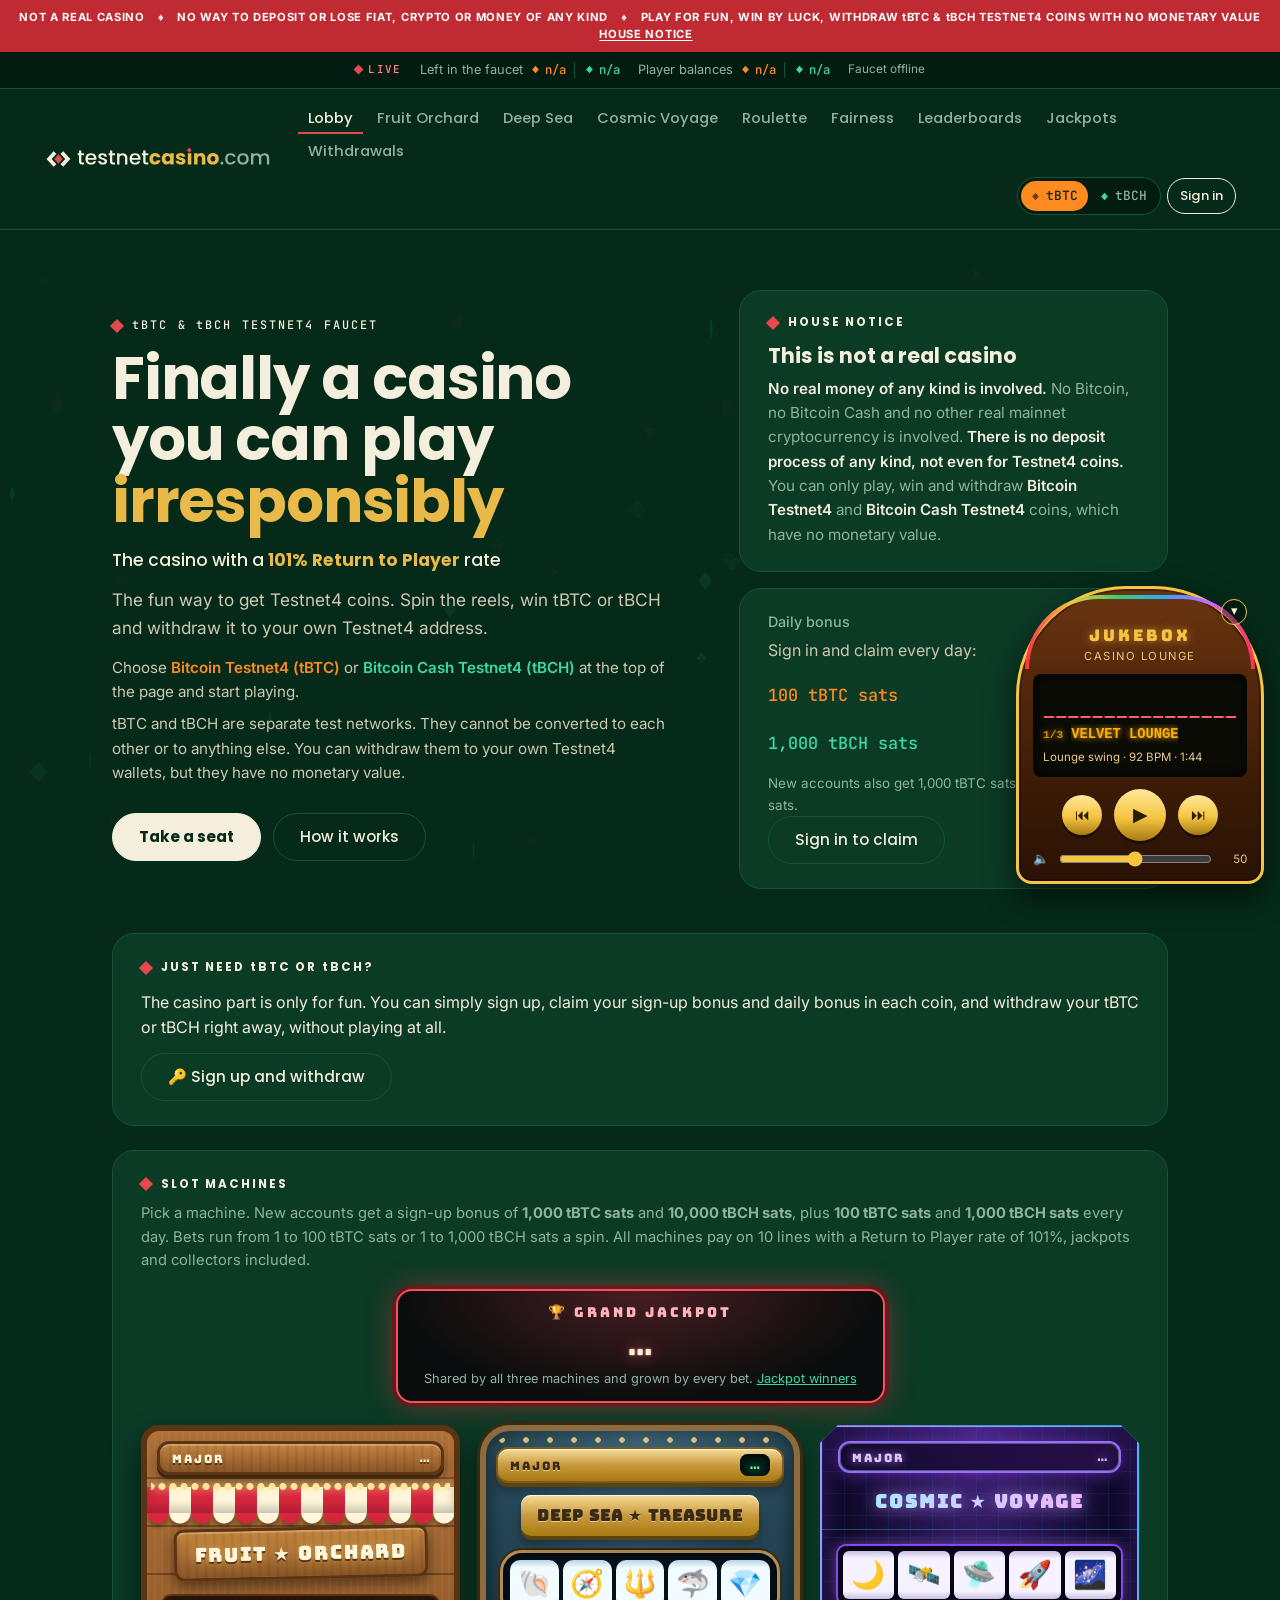
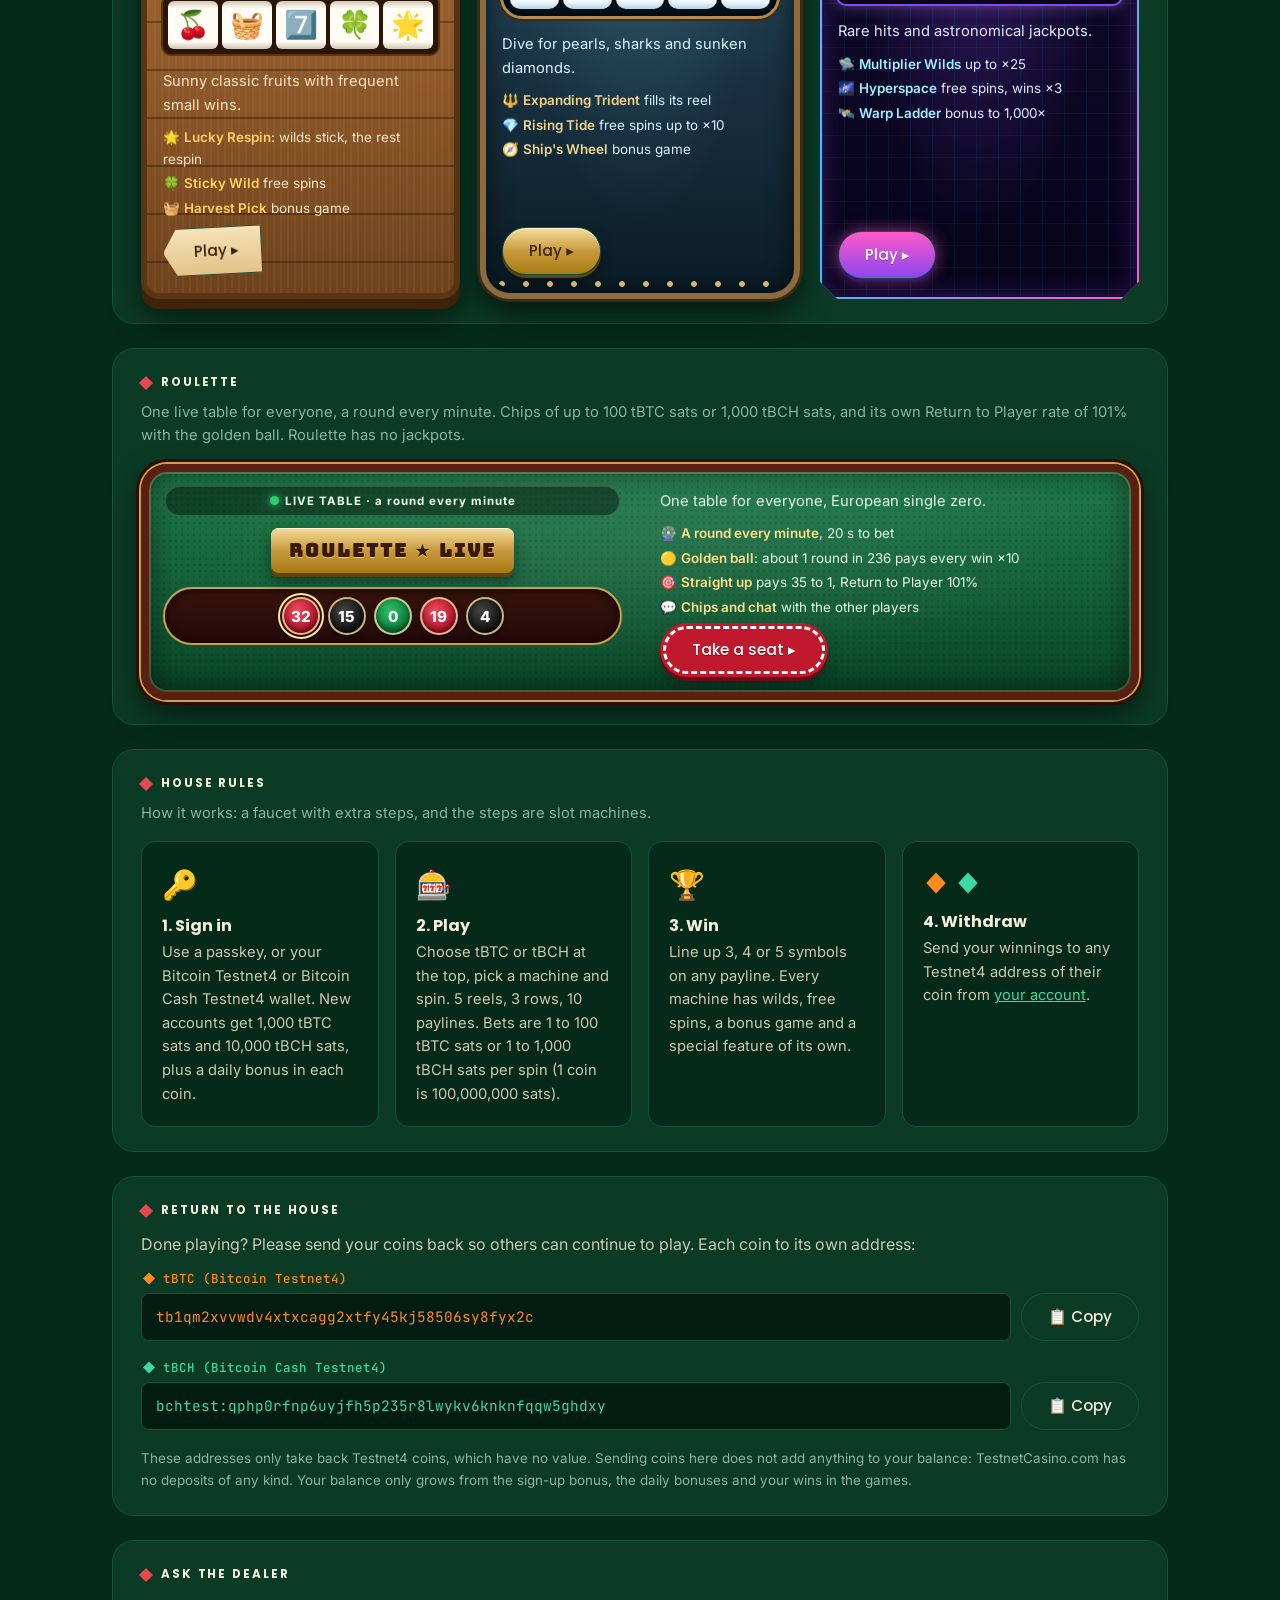
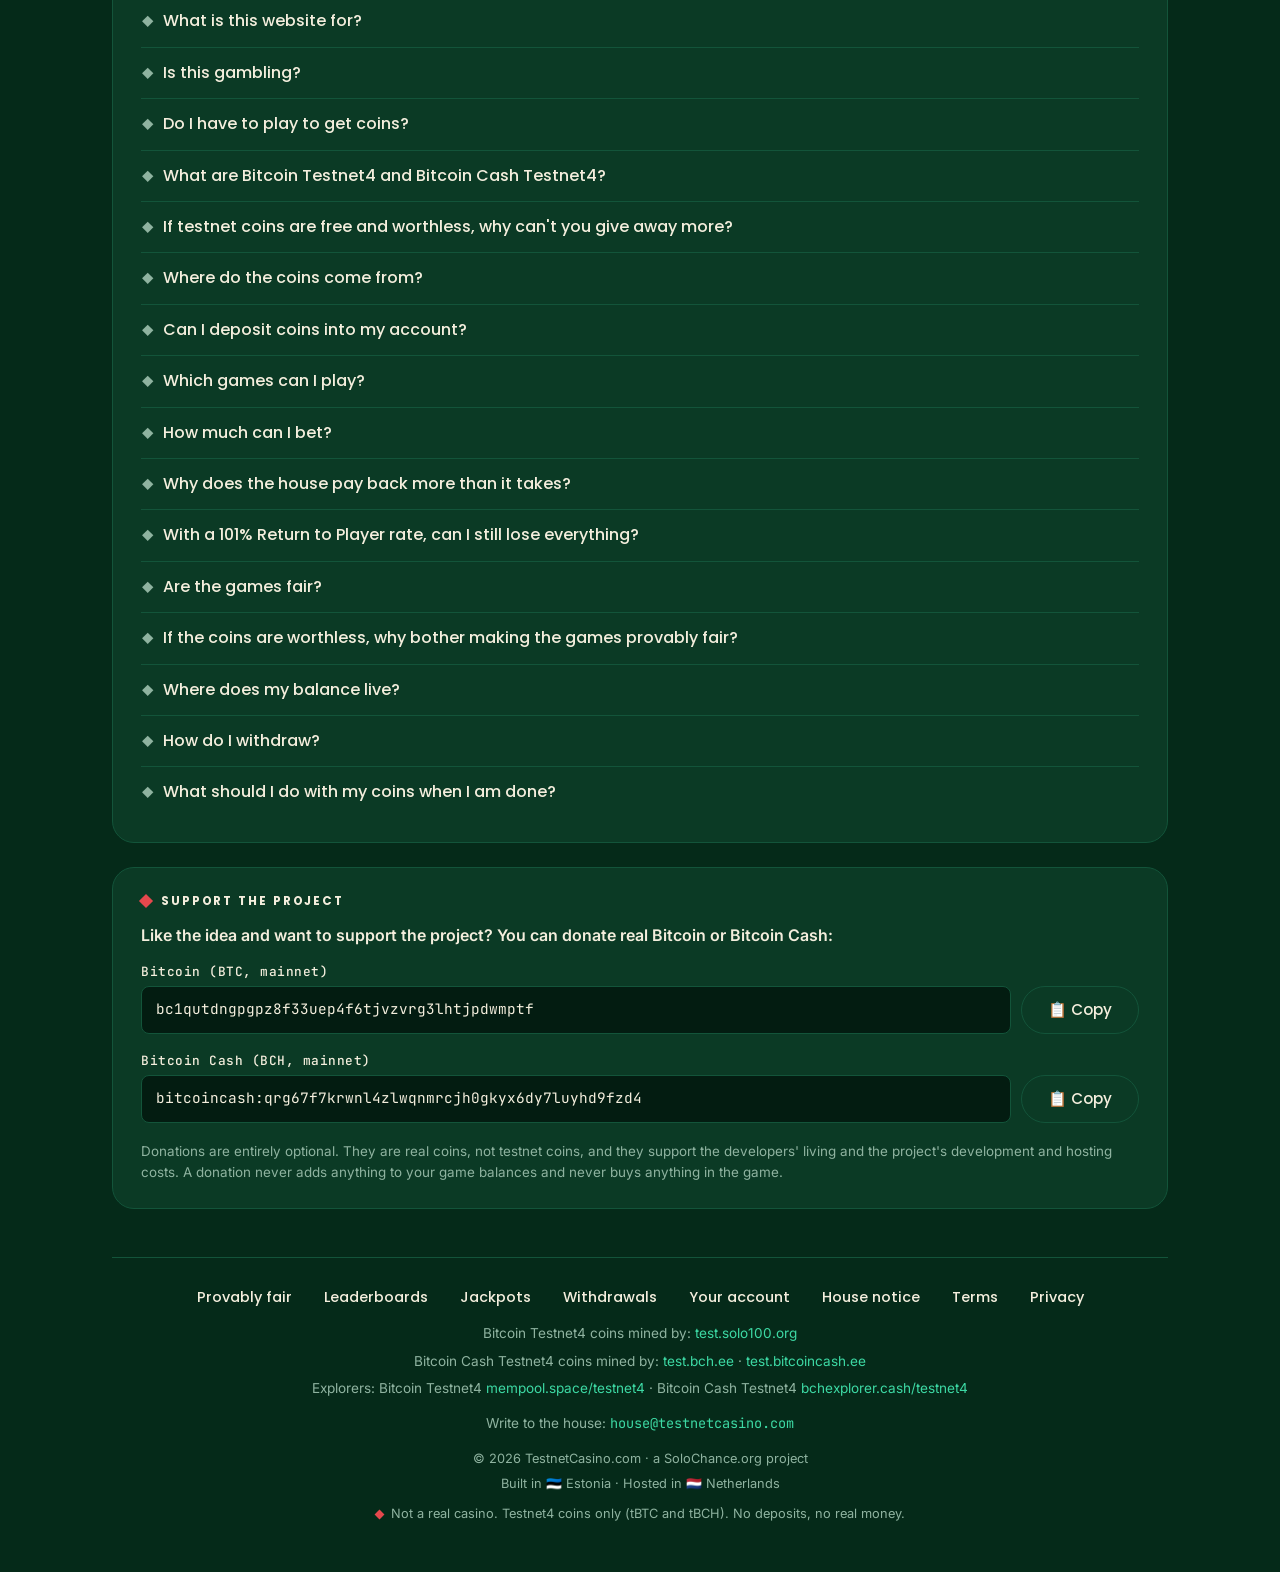
==== index.html @ f3240c99 "Spin keys, each its own: the SPIN apple with a fluttering leaf, a ripe squash with a puff of leaves " ====
<!doctype html>
<html lang="en">
<head>
  <meta charset="utf-8">
  <meta name="viewport" content="width=device-width, initial-scale=1">
  <title>TestnetCasino.com | tBTC &amp; tBCH Testnet4 Faucet</title>
  <meta name="description" content="Free Bitcoin Testnet4 (tBTC) and Bitcoin Cash Testnet4 (tBCH) faucet with slot machines and roulette. Not a real casino: no real money, no deposits.">
  <!-- site:head -->
  <link rel="canonical" href="https://testnetcasino.com/">
  <meta property="og:type" content="website">
  <meta property="og:url" content="https://testnetcasino.com/">
  <meta property="og:title" content="TestnetCasino.com | tBTC &amp; tBCH Testnet4 Faucet">
  <meta property="og:description" content="Free Bitcoin Testnet4 (tBTC) and Bitcoin Cash Testnet4 (tBCH) faucet with slot machines and roulette. Not a real casino: no real money, no deposits.">
  <meta property="og:locale" content="en_US">
  <meta name="theme-color" content="#052a19">
  <link rel="icon" href="favicon.ico" sizes="48x48">
  <link rel="icon" href="assets/img/favicon.svg" type="image/svg+xml">
  <link rel="apple-touch-icon" href="assets/img/apple-touch-icon.png">
  <link rel="manifest" href="site.webmanifest">
  <meta property="og:site_name" content="TestnetCasino.com">
  <meta property="og:image" content="https://testnetcasino.com/assets/img/og-image.png">
  <meta property="og:image:width" content="1200">
  <meta property="og:image:height" content="630">
  <meta property="og:image:alt" content="testnetcasino.com: tBTC and tBCH Testnet4 faucet. No real money, no deposits.">
  <meta name="twitter:card" content="summary_large_image">
  <link rel="preconnect" href="https://fonts.googleapis.com">
  <link rel="preconnect" href="https://fonts.gstatic.com" crossorigin>
  <link href="https://fonts.googleapis.com/css2?family=Bungee&family=Inter:wght@400;500;600&family=JetBrains+Mono:wght@400;500&family=Poppins:wght@500;700&display=swap" rel="stylesheet">
  <!-- /site:head -->
  <script type="application/ld+json">
{
    "@context": "https://schema.org",
    "@graph": [
      {
        "@type": "WebSite",
        "@id": "https://testnetcasino.com/#website",
        "url": "https://testnetcasino.com/",
        "name": "TestnetCasino.com",
        "alternateName": [
          "TestnetCasino",
          "Testnet Casino"
        ],
        "description": "Free Bitcoin Testnet4 (tBTC) and Bitcoin Cash Testnet4 (tBCH) faucet with slot machines and roulette. Not a real casino: no real money, no deposits.",
        "inLanguage": "en",
        "publisher": {
          "@id": "https://testnetcasino.com/#organization"
        }
      },
      {
        "@type": "Organization",
        "@id": "https://testnetcasino.com/#organization",
        "name": "TestnetCasino.com",
        "url": "https://testnetcasino.com/",
        "logo": {
          "@type": "ImageObject",
          "url": "https://testnetcasino.com/assets/img/icon-512.png",
          "width": 512,
          "height": 512
        },
        "email": "house@testnetcasino.com",
        "parentOrganization": {
          "@type": "Organization",
          "name": "SoloChance.org",
          "url": "https://solochance.org"
        }
      }
    ]
  }
  </script>
  <link rel="stylesheet" href="assets/css/style.css?v=20261113b">
</head>
<body data-page="lobby">
  <a class="skip-link" href="#main">Skip to content</a>
  <canvas id="casino-bg" aria-hidden="true"></canvas>
  <canvas id="coin-shower" aria-hidden="true"></canvas>

  <!-- site:warning -->
  <div class="warning-strip" role="note">
    <span>NOT A REAL CASINO</span><span class="ws-sep" aria-hidden="true">♦</span><span>NO WAY TO DEPOSIT OR LOSE FIAT, CRYPTO OR MONEY OF ANY KIND</span><span class="ws-sep" aria-hidden="true">♦</span><span>PLAY FOR FUN, WIN BY LUCK, WITHDRAW tBTC &amp; tBCH TESTNET4 COINS WITH NO MONETARY VALUE</span>
    <a href="#notice">HOUSE NOTICE</a>
  </div>
  <!-- /site:warning -->

  <!-- site:faucet -->
  <section class="faucet-bar" id="faucet-bar" aria-label="Faucet status"></section>
  <!-- /site:faucet -->

  <!-- site:nav -->
  <header class="site-head">
    <div class="sh-inner">
      <a class="sh-logo" href="./" aria-current="page"><img src="assets/img/logo-horizontal.svg" alt="TestnetCasino.com" width="230" height="28"></a>
      <span class="sh-coin" id="sh-coin"></span>
      <button type="button" class="sh-menu" id="sh-menu" aria-expanded="false" aria-controls="site-nav" aria-label="Menu"><span></span><span></span><span></span></button>
      <div class="sh-drawer" id="site-nav">
        <nav class="nav-bar" aria-label="Site">
          <a class="nav-link" href="./" aria-current="page">Lobby</a>
          <a class="nav-link" href="games/fruit-orchard.html">Fruit Orchard</a>
          <a class="nav-link" href="games/deep-sea.html">Deep Sea</a>
          <a class="nav-link" href="games/cosmic-voyage.html">Cosmic Voyage</a>
          <a class="nav-link" href="games/roulette.html">Roulette</a>
          <a class="nav-link" href="fairness.html">Fairness</a>
          <a class="nav-link" href="leaderboards.html">Leaderboards</a>
          <a class="nav-link" href="jackpots.html">Jackpots</a>
          <a class="nav-link" href="withdrawals.html">Withdrawals</a>
        </nav>
        <span class="auth-nav" id="auth-nav"><a class="chip-link auth-pill" href="login.html">Sign in</a></span>
      </div>
    </div>
  </header>
  <!-- /site:nav -->

  <div class="page">
    <main id="main" tabindex="-1">
    <section class="hero" aria-labelledby="hero-title">
      <div class="hero-main">
        <p class="eyebrow">tBTC &amp; tBCH TESTNET4 FAUCET</p>
        <h1 class="hero-title" id="hero-title">Finally a casino you can play <em>irresponsibly</em></h1>
        <p class="hero-rtp">The casino with a <strong><span data-rtp>101%</span> Return to Player</strong> rate</p>
        <p class="tagline">The fun way to get Testnet4 coins. Spin the reels, win tBTC or tBCH and withdraw it to your own Testnet4 address.</p>
        <p class="hero-coins" id="coins">Choose <b data-coin="btc">Bitcoin Testnet4 (tBTC)</b> or <b data-coin="bch">Bitcoin Cash Testnet4 (tBCH)</b> at the top of the page and start playing.</p>
        <p class="hero-coins">tBTC and tBCH are separate test networks. They cannot be converted to each other or to anything else. You can withdraw them to your own Testnet4 wallets, but they have no monetary value.</p>
        <div class="hero-cta">
          <a class="btn-primary" href="#slots">Take a seat</a>
          <a class="btn-outline" href="#rules">How it works</a>
        </div>
      </div>
      <div class="hero-side">
        <section class="card notice" id="notice" aria-labelledby="notice-title">
          <p class="eyebrow">HOUSE NOTICE</p>
          <h2 id="notice-title">This is not a real casino</h2>
          <p>
            <strong>No real money of any kind is involved.</strong>
            No Bitcoin, no Bitcoin Cash and no other real mainnet cryptocurrency is involved.
            <strong>There is no deposit process of any kind, not even for Testnet4 coins.</strong>
            You can only play, win and withdraw <strong>Bitcoin Testnet4</strong> and <strong>Bitcoin Cash Testnet4</strong> coins, which have no monetary value.
          </p>
        </section>
        <section class="card daily-bonus" id="daily-bonus" aria-labelledby="daily-bonus-title">
          <h2 class="db-title" id="daily-bonus-title">Daily bonus</h2>
          <div class="db-main" id="daily-bonus-body">
            <p class="db-text">Sign in and claim <strong>100 tBTC sats</strong> and <strong>1,000 tBCH sats</strong> every day.</p>
          </div>
        </section>
      </div>
    </section>

    <section class="panel quick-coins" id="quick-coins" aria-labelledby="quick-coins-title">
      <h2 class="panel-label" id="quick-coins-title">JUST NEED tBTC OR tBCH?</h2>
      <p>The casino part is only for fun. You can simply sign up, claim your sign-up bonus and daily bonus in each coin, and withdraw your tBTC or tBCH right away, without playing at all.</p>
      <p class="qc-actions"><a class="btn-gold" href="login.html?next=%2Faccount.html%23withdraw">🔑 Sign up and withdraw</a></p>
    </section>

    <section class="panel" id="slots" aria-labelledby="slots-title">
      <h2 class="panel-label" id="slots-title">SLOT MACHINES</h2>
      <p class="panel-sub">Pick a machine. New accounts get a sign-up bonus of <strong>1,000 tBTC sats</strong> and <strong>10,000 tBCH sats</strong>, plus <strong>100 tBTC sats</strong> and <strong>1,000 tBCH sats</strong> every day. Bets run from 1 to 100 tBTC sats or 1 to 1,000 tBCH sats a spin. All machines pay on 10 lines with a Return to Player rate of <span data-rtp>101%</span>, jackpots and collectors included.</p>
      <div class="jp-hero" role="group" aria-labelledby="jp-hero-label">
        <span class="jp-hero-label" id="jp-hero-label">🏆 GRAND JACKPOT</span>
        <span class="jp-hero-value" data-jackpot-units="bch8" data-jackpot="grand">…</span>
        <span class="jp-hero-sub">Shared by all three machines and grown by every bet. <a href="jackpots.html">Jackpot winners</a></span>
      </div>
      <div class="games">
        <a class="game-card theme-orchard" href="games/fruit-orchard.html">
          <div class="gc-jp" role="group" aria-label="Jackpots">
            <div class="jp-row jp-row-major"><span class="jp-row-name">MAJOR</span><span class="jp-row-val" data-jackpot-units="bch8" data-jackpot="major:fruit-orchard">…</span></div>
          </div>
          <div class="gc-awning" aria-hidden="true"><span class="gc-bulbs"></span></div>
          <div class="gc-topper"><h3>FRUIT ★ ORCHARD</h3></div>
          <div class="gc-reels" aria-hidden="true"><span>🍒</span><span>🧺</span><span>7️⃣</span><span>🍀</span><span>🌟</span></div>
          <div class="gc-body">
            <p>Sunny classic fruits with frequent small wins.</p>
            <ul class="gc-feats"><li>🌟 <b>Lucky Respin</b>: wilds stick, the rest respin</li><li>🍀 <b>Sticky Wild</b> free spins</li><li>🧺 <b>Harvest Pick</b> bonus game</li></ul>
            <span class="btn-gold gc-play">Play ▸</span>
          </div>
        </a>
        <a class="game-card theme-deepsea" href="games/deep-sea.html">
          <div class="gc-jp" role="group" aria-label="Jackpots">
            <div class="jp-row jp-row-major"><span class="jp-row-name">MAJOR</span><span class="jp-row-val" data-jackpot-units="bch8" data-jackpot="major:deep-sea">…</span></div>
          </div>
          <div class="gc-topper"><h3>DEEP SEA ★ TREASURE</h3></div>
          <div class="gc-reels" aria-hidden="true"><span>🐚</span><span>🧭</span><span>🔱</span><span>🦈</span><span>💎</span></div>
          <div class="gc-body">
            <p>Dive for pearls, sharks and sunken diamonds.</p>
            <ul class="gc-feats"><li>🔱 <b>Expanding Trident</b> fills its reel</li><li>💎 <b>Rising Tide</b> free spins up to ×10</li><li>🧭 <b>Ship's Wheel</b> bonus game</li></ul>
            <span class="btn-gold gc-play">Play ▸</span>
          </div>
        </a>
        <a class="game-card theme-cosmic" href="games/cosmic-voyage.html">
          <div class="gc-jp" role="group" aria-label="Jackpots">
            <div class="jp-row jp-row-major"><span class="jp-row-name">MAJOR</span><span class="jp-row-val" data-jackpot-units="bch8" data-jackpot="major:cosmic-voyage">…</span></div>
          </div>
          <div class="gc-topper"><h3>COSMIC ★ VOYAGE</h3></div>
          <div class="gc-reels" aria-hidden="true"><span>🌙</span><span>🛰️</span><span>🛸</span><span>🚀</span><span>🌌</span></div>
          <div class="gc-body">
            <p>Rare hits and astronomical jackpots.</p>
            <ul class="gc-feats"><li>🛸 <b>Multiplier Wilds</b> up to ×25</li><li>🌌 <b>Hyperspace</b> free spins, wins ×3</li><li>🛰️ <b>Warp Ladder</b> bonus to 1,000×</li></ul>
            <span class="btn-gold gc-play">Play ▸</span>
          </div>
        </a>
      </div>
    </section>

    <section class="panel" id="roulette" aria-labelledby="roulette-title">
      <h2 class="panel-label" id="roulette-title">ROULETTE</h2>
      <p class="panel-sub">One live table for everyone, a round every minute. Chips of up to 100 tBTC sats or 1,000 tBCH sats, and its own Return to Player rate of 101% with the golden ball. Roulette has no jackpots.</p>
      <div class="games">
        <a class="game-card theme-roulette" href="games/roulette.html">
          <div class="gc-live" aria-live="polite"><span class="gc-live-dot" aria-hidden="true"></span> <span data-rl-live>LIVE TABLE · a round every minute</span></div>
          <div class="gc-topper"><h3>ROULETTE ★ LIVE</h3></div>
          <div class="gc-pockets" role="group" aria-label="Last numbers" data-rl-last><span class="pk-r">32</span><span class="pk-b">15</span><span class="pk-g">0</span><span class="pk-r">19</span><span class="pk-b">4</span></div>
          <div class="gc-body">
            <p>One table for everyone, European single zero.</p>
            <ul class="gc-feats"><li>🎡 <b>A round every minute</b>, 20 s to bet</li><li>🟡 <b>Golden ball</b>: about 1 round in 236 pays every win ×10</li><li>🎯 <b>Straight up</b> pays 35 to 1, Return to Player 101%</li><li>💬 <b>Chips and chat</b> with the other players</li></ul>
            <span class="btn-gold gc-play">Take a seat ▸</span>
          </div>
        </a>
      </div>
    </section>

    <section class="panel" id="rules" aria-labelledby="rules-title">
      <h2 class="panel-label" id="rules-title">HOUSE RULES</h2>
      <p class="panel-sub">How it works: a faucet with extra steps, and the steps are slot machines.</p>
      <ol class="steps">
        <li>
          <div class="step-emoji" aria-hidden="true">🔑</div>
          <h3>1. Sign in</h3>
          <p>Use a passkey, or your Bitcoin Testnet4 or Bitcoin Cash Testnet4 wallet. New accounts get 1,000 tBTC sats and 10,000 tBCH sats, plus a daily bonus in each coin.</p>
        </li>
        <li>
          <div class="step-emoji" aria-hidden="true">🎰</div>
          <h3>2. Play</h3>
          <p>Choose tBTC or tBCH at the top, pick a machine and spin. 5 reels, 3 rows, 10 paylines. Bets are 1 to 100 tBTC sats or 1 to 1,000 tBCH sats per spin (1 coin is 100,000,000 sats).</p>
        </li>
        <li>
          <div class="step-emoji" aria-hidden="true">🏆</div>
          <h3>3. Win</h3>
          <p>Line up 3, 4 or 5 symbols on any payline. Every machine has wilds, free spins, a bonus game and a special feature of its own.</p>
        </li>
        <li>
          <span class="step-coins" aria-hidden="true"><img class="step-coin" src="assets/img/tbtc.svg" alt="" width="40" height="40"><img class="step-coin" src="assets/img/tbch.svg" alt="" width="40" height="40"></span>
          <h3>4. Withdraw</h3>
          <p>Send your winnings to any Testnet4 address of their coin from <a href="account.html#withdraw">your account</a>.</p>
        </li>
      </ol>
    </section>

    <section class="panel house-return" id="return" aria-labelledby="return-title">
      <h2 class="panel-label" id="return-title">RETURN TO THE HOUSE</h2>
      <div class="hr-body">
        <div class="hr-text">
          <p>Done playing? Please send your coins back so others can continue to play. Each coin to its own address:</p>
          <div class="hr-coin-row" data-coin="btc">
            <h3 class="dn-label"><img class="tbch" src="assets/img/tbtc.svg" alt=""> tBTC (Bitcoin Testnet4)</h3>
            <div class="copy-field">
              <code class="copy-code" id="house-address-btc">tb1qm2xvvwdv4xtxcagg2xtfy45kj58506sy8fyx2c</code>
              <button type="button" class="btn-gold copy-btn" data-copy="#house-address-btc" aria-label="Copy the tBTC house address">📋 Copy</button>
            </div>
            <p class="hr-note"><span data-copy-state="#house-address-btc" role="status" aria-live="polite"></span></p>
          </div>
          <div class="hr-coin-row" data-coin="bch">
            <h3 class="dn-label"><img class="tbch" src="assets/img/tbch.svg" alt=""> tBCH (Bitcoin Cash Testnet4)</h3>
            <div class="copy-field">
              <code class="copy-code" id="house-address">bchtest:qphp0rfnp6uyjfh5p235r8lwykv6knknfqqw5ghdxy</code>
              <button type="button" class="btn-gold copy-btn" data-copy="#house-address" aria-label="Copy the tBCH house address">📋 Copy</button>
            </div>
            <p class="hr-note"><span data-copy-state="#house-address" role="status" aria-live="polite"></span></p>
          </div>
          <p class="hr-foot">These addresses only take back Testnet4 coins, which have no value. Sending coins here does not add anything to your balance: TestnetCasino.com has no deposits of any kind. Your balance only grows from the sign-up bonus, the daily bonuses and your wins in the games.</p>
        </div>
      </div>
    </section>

    <section class="panel faq" aria-labelledby="faq-title">
      <h2 class="panel-label" id="faq-title">ASK THE DEALER</h2>
      <details>
        <summary>What is this website for?</summary>
        <p>TestnetCasino.com is a faucet for Bitcoin Testnet4 (tBTC) and Bitcoin Cash Testnet4 (tBCH) coins, dressed up as a casino. You can play slot machines and roulette just for fun, with nothing to deposit and nothing to lose. Unlike other free-to-play casino games, you can withdraw what you win. The coins have no monetary value, but they are real coins on real blockchains: you can send them to your own Testnet4 wallet and follow the transaction on an explorer such as <a href="https://mempool.space/testnet4/" rel="noopener">mempool.space/testnet4</a> or <a href="https://bchexplorer.cash/testnet4/" rel="noopener">bchexplorer.cash/testnet4</a>. It is all for fun and for learning.</p>
      </details>
      <details>
        <summary>Is this gambling?</summary>
        <p>No. Nothing of value goes in and nothing of value comes out. You cannot deposit anything, and Testnet4 coins have no monetary value. They exist only so developers can test Bitcoin and Bitcoin Cash software.</p>
      </details>
      <details>
        <summary>Do I have to play to get coins?</summary>
        <p>No. The casino part is only for fun. You can sign up, claim your sign-up bonus and your daily bonus, and withdraw right away without placing a single bet.</p>
      </details>
      <details>
        <summary>What are Bitcoin Testnet4 and Bitcoin Cash Testnet4?</summary>
        <p>They are public test networks. Their coins (tBTC and tBCH) behave like real BTC and BCH, but they are worthless by design, which makes them ideal for building and testing wallets, apps and smart contracts without risking real money.</p>
      </details>
      <details>
        <summary>If testnet coins are free and worthless, why can't you give away more?</summary>
        <p>Worthless does not mean unlimited. Both tBTC and tBCH have the same hard cap of 21 million coins as their mainnet counterparts. They still have to be mined, and the supply we hold has to last, so the faucet can only hand out small amounts at a time.</p>
      </details>
      <details>
        <summary>Where do the coins come from?</summary>
        <p>We mine them ourselves. tBTC comes from <a href="https://test.solo100.org" rel="noopener">test.solo100.org</a>. tBCH comes from the test environments of the bch.ee Parasite Pool and the bitcoincash.ee pool, at <a href="https://test.bch.ee" rel="noopener">test.bch.ee</a> and <a href="https://test.bitcoincash.ee" rel="noopener">test.bitcoincash.ee</a>.</p>
      </details>
      <details>
        <summary>Can I deposit coins into my account?</summary>
        <p>No. There is no way to deposit anything, not even testnet coins, and there never will be. This keeps the site clearly a faucet and never a casino, and it keeps testnet coins from gaining any real-world value in anyone's eyes. Your balance only grows from the sign-up bonus, the daily bonus and your wins.</p>
      </details>
      <details>
        <summary>Which games can I play?</summary>
        <p>Three slot machines (Fruit Orchard, Deep Sea Treasure and Cosmic Voyage) and a live roulette table. Each slot has 5 reels, 3 rows and 10 paylines, with wilds, free spins, a bonus game, a collector and jackpots. Roulette is European single zero, with one shared table for everyone, a new round every minute and a golden ball that multiplies winning bets by 10.</p>
      </details>
      <details>
        <summary>How much can I bet?</summary>
        <p>On the slots, 1 to 100 sats per spin in tBTC and 1 to 1,000 sats per spin in tBCH.</p>
      </details>
      <details>
        <summary>Why does the house pay back more than it takes?</summary>
        <p>Because this is a faucet, not a casino. Every game is tuned to a Return to Player rate of <span data-rtp>101%</span>, jackpots and collectors included. Since the faucet cannot hand out large amounts directly, the games do part of the distribution: over many bets they pay back slightly more than is wagered. Luck still swings both ways in the short run.</p>
      </details>
      <details>
        <summary>With a 101% Return to Player rate, can I still lose everything?</summary>
        <p>Yes. The Return to Player rate is an average over a very large number of bets, not a promise for your session. Even at 101%, which is better than any real casino in the world, a balance can drop to zero when you bet big and play quickly, and it is not even rare. Take it as a real-life warning: a casino can never be a way of earning or making a profit. If your balance can end at zero here, in the most unrealistic casino in the world, where the odds are in your favor, think about what happens in a real one, where they are against you.</p>
      </details>
      <details>
        <summary>Are the games fair?</summary>
        <p>Yes. Every result is decided on the server with a provably fair system. For slots, the server commits to a secret seed (you see its hash before you play) and you can choose your own client seed. Roulette rounds and jackpots publish a seed hash in advance and reveal the seed afterwards. You can replay and check every result yourself on the <a href="fairness.html">fairness page</a>.</p>
      </details>
      <details>
        <summary>If the coins are worthless, why bother making the games provably fair?</summary>
        <p>Just for fun. Nothing here needs to be proven, since there is nothing to lose. We built it because it is an interesting piece of technology, and because it is a good way to see how provably fair systems work without any money on the line.</p>
      </details>
      <details>
        <summary>Where does my balance live?</summary>
        <p>On the server, in your account. tBTC and tBCH are kept as separate balances, each shared across all games, and they follow you to any device you sign in on. Every spin and every round is played on the server, never in your browser.</p>
      </details>
      <details>
        <summary>How do I withdraw?</summary>
        <p>From <a href="account.html#withdraw">your account</a>, to any Bitcoin Testnet4 or Bitcoin Cash Testnet4 address. Every withdrawal is a real on-chain transaction, and all of them are listed publicly on the <a href="withdrawals.html">withdrawals page</a>.</p>
      </details>
      <details>
        <summary>What should I do with my coins when I am done?</summary>
        <p>If you no longer need them, please <a href="#return">send them back to the house</a> so others can continue to play.</p>
      </details>
    </section>

    <section class="panel donate" id="donate" aria-labelledby="donate-title">
      <h2 class="panel-label" id="donate-title">SUPPORT THE PROJECT</h2>
      <p class="dn-lead">Like the idea and want to support the project? You can donate real Bitcoin or Bitcoin Cash:</p>
      <div class="dn-list">
          <div class="dn-coin">
            <h3 class="dn-label">Bitcoin (BTC, mainnet)</h3>
            <div class="copy-field">
              <code class="copy-code" id="btc-address">bc1qutdngpgpz8f33uep4f6tjvzvrg3lhtjpdwmptf</code>
              <button type="button" class="btn-gold copy-btn" data-copy="#btc-address" aria-label="Copy the Bitcoin donation address">📋 Copy</button>
            </div>
            <p class="hr-note"><span data-copy-state="#btc-address" role="status" aria-live="polite"></span></p>
          </div>
          <div class="dn-coin">
            <h3 class="dn-label">Bitcoin Cash (BCH, mainnet)</h3>
            <div class="copy-field">
              <code class="copy-code" id="bch-address">bitcoincash:qrg67f7krwnl4zlwqnmrcjh0gkyx6dy7luyhd9fzd4</code>
              <button type="button" class="btn-gold copy-btn" data-copy="#bch-address" aria-label="Copy the Bitcoin Cash donation address">📋 Copy</button>
            </div>
            <p class="hr-note"><span data-copy-state="#bch-address" role="status" aria-live="polite"></span></p>
          </div>
      </div>
      <p class="dn-foot">Donations are entirely optional. They are real coins, not testnet coins, and they support the developers' living and the project's development and hosting costs. A donation never adds anything to your game balances and never buys anything in the game.</p>
    </section>
    </main>

    <!-- site:footer -->
    <footer class="casino-footer">
      <div class="cf-links">
        <a href="fairness.html">Provably fair</a>
        <a href="leaderboards.html">Leaderboards</a>
        <a href="jackpots.html">Jackpots</a>
        <a href="withdrawals.html">Withdrawals</a>
        <a href="account.html">Your account</a>
        <a href="#notice">House notice</a>
        <a href="legal/terms-of-service.pdf" type="application/pdf">Terms<span class="sr-only"> of Service (PDF)</span></a>
        <a href="legal/privacy-policy.pdf" type="application/pdf">Privacy<span class="sr-only"> Policy (PDF)</span></a>
      </div>
      <div class="cf-networks">
        <div>Bitcoin Testnet4 coins mined by: <a href="https://test.solo100.org" rel="noopener">test.solo100.org</a></div>
        <div>Bitcoin Cash Testnet4 coins mined by: <a href="https://test.bch.ee" rel="noopener">test.bch.ee</a> · <a href="https://test.bitcoincash.ee" rel="noopener">test.bitcoincash.ee</a></div>
        <div>Explorers: Bitcoin Testnet4 <a href="https://mempool.space/testnet4/" rel="noopener">mempool.space/testnet4</a> · Bitcoin Cash Testnet4 <a href="https://bchexplorer.cash/testnet4/" rel="noopener">bchexplorer.cash/testnet4</a></div>
      </div>
      <div class="cf-contact">Write to the house: <a href="mailto:house@testnetcasino.com">house@testnetcasino.com</a></div>
      <div class="cf-bottom">
        <div>© 2026 TestnetCasino.com · a <a class="cf-solochance" href="https://solochance.org" rel="noopener">SoloChance.org</a> project</div>
        <div>Built in 🇪🇪 Estonia · Hosted in 🇳🇱 Netherlands</div>
        <div class="cf-disclaimer"><span class="cf-pip" aria-hidden="true"></span> Not a real casino. Testnet4 coins only (tBTC and tBCH). No deposits, no real money.</div>
      </div>
    </footer>
    <!-- /site:footer -->
  </div>

  <script src="assets/js/config.js?v=20261113b"></script>
  <script src="assets/js/api.js?v=20261113b"></script>
  <script src="assets/js/units.js?v=20261113b"></script>
  <script src="assets/js/jackpots.js?v=20261113b"></script>
  <script src="assets/js/faucet.js?v=20261113b"></script>
  <script src="assets/js/auth.js?v=20261113b"></script>
  <script src="assets/js/copy.js?v=20261113b"></script>
  <script src="assets/js/fx.js?v=20261113b"></script>
  <script src="assets/js/music.js?v=20261113b"></script>
  <script src="assets/js/lobby.js?v=20261113b"></script>
</body>
</html>
---- assets/css/style.css ----
/* ═══════════════════════════════════════════════════════════════════════════
   TestnetCasino.com: the site (brand kit "Bracket Diamond": felt, ivory, gold for the house,
   diamond red for the pip, mint for tBCH). Fonts: Poppins (headings, buttons), Inter (text),
   JetBrains Mono (amounts, addresses, hashes). The machines and the lobby cards keep their own
   skins and the Bungee sign font.
   Static, GitHub Pages friendly.
   ═══════════════════════════════════════════════════════════════════════════ */

:root {
  /* Brand tokens (testnetcasino-brand/tokens.css) */
  --tc-felt-950: #031C11;
  --tc-felt-900: #052A19;   /* page background */
  --tc-felt-800: #0B3A25;   /* cards, panels */
  --tc-felt-700: #13543A;   /* borders, dividers, hover surfaces */
  --tc-felt-500: #4F6B5D;
  --tc-felt-300: #8FB3A0;   /* muted text on felt */
  --tc-ivory: #F4EEDD;      /* text on felt, primary buttons */
  --tc-ivory-dim: #CFC8B2;
  --tc-gold: #E9B949;       /* the house: "casino", jackpots, headline accents. Not buttons. */
  --tc-gold-deep: #8A5A00;
  --tc-red: #E5484D;        /* the pip: shapes and notices, not small text on felt */
  --tc-red-deep: #C02B33;
  --tc-mint: #3DD9A4;       /* links, success, the tBCH network colour */
  --tc-orange: #FF8A1F;     /* the tBTC network colour */
  --tc-net-tbch: var(--tc-mint);
  --tc-net-tbtc: var(--tc-orange);
  --tc-net: var(--tc-net-tbch);   /* the coin in play: set per element with data-coin */
  --tc-radius-sm: 8px;
  --tc-radius-md: 14px;
  --tc-radius-lg: 22px;

  /* Older names, still used by the game skins and the pages */
  --felt:       #0b5132;
  --felt-dark:  var(--tc-felt-900);
  --gold:       var(--tc-gold);
  --gold-light: #F3D27E;
  --gold-dark:  #a87a12;
  --gold-deep:  #5c4410;
  --red:        var(--tc-red);
  --red-dark:   #7a0d17;
  --cream:      var(--tc-ivory);
  --muted:      var(--tc-felt-300);
  --panel-bg:   var(--tc-felt-800);
  --border:     var(--tc-felt-700);
  --lcd-amber:  #ffb300;
  --lcd-green:  var(--tc-mint);

  /* Cabinet skin (overridden per game) */
  --topper-a:   #c21f33;
  --topper-b:   #7a0d17;
  --cab-a:      #2a0a10;
  --cab-b:      #14050a;
  --cab-ring:   #3b0b12;
  --cab-glow:   rgba(215, 38, 61, .25);
  --reel-bg:    linear-gradient(180deg, #cfc6b0 0%, #fffdf6 16%, #fffdf6 84%, #cfc6b0 100%);

  --display: "Poppins", system-ui, sans-serif;
  --body: "Inter", system-ui, -apple-system, "Segoe UI", sans-serif;
  --mono: "JetBrains Mono", ui-monospace, "SF Mono", Menlo, Consolas, monospace;
  --sign: "Bungee", "Poppins", system-ui, sans-serif;   /* game skins only */
  --emoji: "Apple Color Emoji", "Segoe UI Emoji", "Noto Color Emoji", sans-serif;
  color-scheme: dark;
}

* { box-sizing: border-box; }
html { -webkit-text-size-adjust: 100%; scroll-behavior: smooth; }
body {
  margin: 0;
  font: 400 16px/1.6 var(--body);
  color: var(--tc-ivory);
  min-height: 100vh;
  overflow-x: hidden;
  background-color: var(--tc-felt-900);
  -webkit-font-smoothing: antialiased;
}
a { color: var(--tc-mint); }
a:hover { color: #7FE9C4; }
:focus-visible { outline: 3px solid var(--tc-mint); outline-offset: 2px; }
h1, h2, h3 { font-family: var(--display); font-weight: 700; }

#casino-bg, #coin-shower { position: fixed; inset: 0; width: 100%; height: 100%; pointer-events: none; }
#casino-bg { z-index: 0; }
#coin-shower { z-index: 300; }
body[data-page="lobby"] #casino-bg { opacity: .35; }

.page { position: relative; z-index: 1; max-width: 1104px; margin: 0 auto; padding: 32px 24px 48px; }

/* ── Warning strip (every page) ── */
.warning-strip {
  position: relative; z-index: 2; display: block;
  background: var(--tc-red-deep); color: #fff; padding: 9px 16px;
  font: 700 .7rem/1.5 var(--body); letter-spacing: .06em; text-align: center;
}
.warning-strip .ws-sep { display: inline-block; margin: 0 12px; font-size: .8em; opacity: .9; }
.warning-strip a { display: inline-block; margin-left: 12px; }
.warning-strip a { color: #fff; text-decoration: underline; text-underline-offset: 2px; }
.warning-strip a:hover { color: var(--tc-ivory); }

/* ── Site header: logo, links, account ── */
.site-head { position: relative; z-index: 5; background: var(--tc-felt-900); border-bottom: 1px solid var(--tc-felt-700); }
.sh-inner { max-width: 1240px; margin: 0 auto; padding: 14px 24px; display: flex; align-items: center; gap: 12px 24px; flex-wrap: wrap; }
.sh-logo { display: inline-flex; flex: none; }
.sh-logo img { display: block; width: 230px; height: auto; }
.sh-drawer { flex: 1; display: flex; align-items: center; justify-content: flex-end; gap: 10px 18px; flex-wrap: wrap; min-width: 0; }
.nav-bar { display: flex; align-items: center; flex-wrap: wrap; gap: 2px 4px; }
.nav-link {
  padding: 6px 10px; border-radius: var(--tc-radius-sm); text-decoration: none; white-space: nowrap;
  font: 500 .92rem/1.3 var(--display); color: var(--tc-felt-300); transition: color .15s, background .15s;
}
.nav-link:hover { color: var(--tc-ivory); background: rgba(19, 84, 58, .55); }
.nav-link[aria-current="page"] { color: var(--tc-ivory); box-shadow: inset 0 -2px 0 var(--tc-red); border-radius: 0; }
.sh-menu { display: none; }
@media (max-width: 1100px) {
  .sh-drawer { flex-basis: 100%; justify-content: space-between; }
}
@media (max-width: 760px) {
  .sh-inner { padding: 12px 16px; flex-wrap: nowrap; justify-content: space-between; }
  .sh-logo img { width: 190px; }
  .sh-menu {
    display: inline-flex; flex-direction: column; justify-content: center; gap: 4px; width: 44px; height: 44px; padding: 0 11px;
    background: none; border: 1px solid var(--tc-felt-700); border-radius: var(--tc-radius-sm); cursor: pointer;
  }
  .sh-menu span { display: block; height: 2px; background: var(--tc-ivory); border-radius: 2px; transition: transform .2s, opacity .2s; }
  .sh-menu[aria-expanded="true"] span:nth-child(1) { transform: translateY(6px) rotate(45deg); }
  .sh-menu[aria-expanded="true"] span:nth-child(2) { opacity: 0; }
  .sh-menu[aria-expanded="true"] span:nth-child(3) { transform: translateY(-6px) rotate(-45deg); }
  .sh-drawer {
    display: none; position: absolute; left: 0; right: 0; top: 100%; padding: 10px 16px 18px; flex-direction: column; align-items: stretch;
    background: var(--tc-felt-900); border-bottom: 1px solid var(--tc-felt-700); box-shadow: 0 18px 30px rgba(0,0,0,.45);
  }
  .site-head.is-open .sh-drawer { display: flex; }
  .nav-bar { flex-direction: column; align-items: stretch; gap: 0; }
  .nav-link { padding: 11px 4px; font-size: 1rem; border-bottom: 1px solid rgba(19,84,58,.6); border-radius: 0; }
  .nav-link[aria-current="page"] { box-shadow: inset 3px 0 0 var(--tc-red); padding-left: 12px; }
  .auth-nav { justify-content: flex-start !important; }
}

/* Account chips beside the links */
.chip-link {
  display: inline-flex; align-items: center; gap: 8px; min-height: 40px; padding: 7px 16px; border-radius: 999px;
  font: 500 .88rem/1.2 var(--display); color: var(--tc-ivory); text-decoration: none; white-space: nowrap;
  background: transparent; border: 1px solid var(--tc-felt-700); transition: background .15s, border-color .15s;
}
.chip-link:hover { background: var(--tc-felt-800); border-color: var(--tc-felt-300); color: var(--tc-ivory); }
.chip-link[aria-current="page"] { border-color: var(--tc-ivory); }
.chip-emoji { font-family: var(--emoji); }
.chip-balance {
  display: inline-flex; align-items: center; gap: 6px; min-height: 40px; padding: 6px 14px; border-radius: 999px; white-space: nowrap;
  background: var(--tc-felt-800); border: 1px solid var(--tc-felt-700); color: var(--tc-net);
  font: 500 .86rem/1.2 var(--mono);
}
.chip-balance strong { font-weight: 500; }
.flash-up { animation: flashUp .8s ease-out; }
@keyframes flashUp { 0% { color: #fff; text-shadow: 0 0 12px var(--tc-mint); } }

/* ── Divider ── */
.gold-divider { border: none; height: 1px; margin: 32px 0; background: var(--tc-felt-700); }

/* ── Panels ── */
.panel, .card {
  position: relative; background: var(--tc-felt-800); border: 1px solid var(--tc-felt-700); border-radius: var(--tc-radius-lg);
  padding: 26px 28px 24px; margin: 24px 0;
}
.card { margin: 0; padding: 24px 28px; }
/* The panel's eyebrow: small capitals after a red pip. */
.panel-label, .eyebrow {
  display: flex; align-items: center; gap: 10px; margin: 0 0 14px; padding: 0;
  font: 700 .74rem/1.3 var(--display); letter-spacing: .16em; color: var(--tc-ivory);
}
.panel-label::before, .eyebrow::before {
  content: ""; flex: none; width: 10px; height: 10px; background: var(--tc-red); transform: rotate(45deg);
}
.panel-sub { margin: -4px 0 16px; color: var(--tc-felt-300); font-size: .92rem; }

/* House notice (the "not a real casino" warning) */
.notice h2 { font-size: 1.3rem; line-height: 1.25; margin: 0 0 8px; color: var(--tc-ivory); }
.notice .eyebrow, .notice .panel-label { margin: 0 0 12px; font-size: .74rem; color: var(--tc-ivory); }   /* .notice p would take the eyebrow's space and colour */
.notice p { margin: 0; color: var(--tc-felt-300); font-size: .95rem; }
.notice strong { color: var(--tc-ivory); font-weight: 600; }
.notice-body { display: flex; gap: 16px; align-items: flex-start; }
.notice-icon { display: none; }

/* ── Buttons: ivory primary, outlined secondary. Gold is never a button. ── */
.btn-primary, .btn-outline, .btn-gold, .btn-red {
  display: inline-flex; align-items: center; justify-content: center; gap: 8px; min-height: 48px; padding: 11px 26px;
  font: 700 .95rem/1.2 var(--display); text-decoration: none; white-space: nowrap;
  border-radius: 999px; cursor: pointer; transition: background .15s, border-color .15s, color .15s, transform .15s;
}
.btn-primary, .btn-red { color: var(--tc-felt-900); background: var(--tc-ivory); border: 1px solid var(--tc-ivory); }
.btn-primary:hover, .btn-red:hover { color: var(--tc-felt-900); background: #fffaf0; }
.btn-outline, .btn-gold { color: var(--tc-ivory); background: transparent; border: 1px solid var(--tc-felt-700); font-weight: 500; }
.btn-outline:hover, .btn-gold:hover { color: var(--tc-ivory); border-color: var(--tc-felt-300); background: rgba(19,84,58,.45); }
.btn-primary:active, .btn-outline:active, .btn-gold:active, .btn-red:active { transform: translateY(1px); }
.btn-primary:disabled, .btn-outline:disabled, .btn-gold:disabled, .btn-red:disabled, .btn-ghost:disabled { opacity: .45; cursor: not-allowed; transform: none; }
.btn-ghost {
  display: inline-flex; align-items: center; gap: 6px; min-height: 36px; padding: 7px 14px; border-radius: 999px; cursor: pointer;
  font: 500 .82rem var(--display); color: var(--tc-ivory); background: transparent; border: 1px solid var(--tc-felt-700);
}
.btn-ghost:hover:not(:disabled) { background: var(--tc-felt-800); border-color: var(--tc-felt-300); }

/* ── Lobby hero ── */
.hero { display: grid; grid-template-columns: minmax(0, 1.35fr) minmax(0, 1fr); gap: 32px 48px; align-items: center; padding: 28px 0 20px; }
.hero-main .eyebrow { font-family: var(--mono); font-weight: 500; letter-spacing: .18em; }
.hero-title { margin: 0; font-size: clamp(2.3rem, 5.4vw, 3.7rem); line-height: 1.04; letter-spacing: -.02em; color: var(--tc-ivory); text-wrap: balance; }
.hero-title em { font-style: normal; color: var(--tc-gold); }
.hero-rtp { margin: 16px 0 0; font: 500 1.08rem/1.4 var(--display); color: var(--tc-ivory); }
.hero-rtp strong { color: var(--tc-gold); font-weight: 700; }
.tagline { margin: 14px 0 0; max-width: 560px; font-size: 1.08rem; color: var(--tc-ivory-dim); }
.hero-cta { display: flex; gap: 12px; flex-wrap: wrap; margin-top: 28px; }
.hero-side { display: grid; gap: 16px; }
@media (max-width: 860px) {
  .hero { grid-template-columns: 1fr; gap: 24px; padding-top: 8px; }
  .hero-side { grid-template-columns: 1fr; }
  .hero-side .daily-bonus { order: -1; }
}
@media (max-width: 520px) {
  .page { padding: 20px 16px 40px; }
  .hero-cta > * { flex: 1 1 100%; }
  .panel { padding: 22px 18px 20px; border-radius: var(--tc-radius-md); }
  .card { padding: 20px 18px; border-radius: var(--tc-radius-md); }
}

.games { display: grid; grid-template-columns: repeat(auto-fit, minmax(250px, 1fr)); gap: 20px; }
.game-card {
  display: flex; flex-direction: column; text-decoration: none; color: var(--cream);
  border-radius: 18px 18px 14px 14px; overflow: hidden;
  background: linear-gradient(180deg, var(--cab-a), var(--cab-b));
  border: 3px solid var(--gold); box-shadow: 0 0 0 4px var(--cab-ring), 0 0 0 6px var(--gold-dark), 0 12px 30px rgba(0,0,0,.5);
  transition: transform .2s, box-shadow .2s;
}
.game-card:hover { transform: translateY(-4px); color: var(--cream); box-shadow: 0 0 0 4px var(--cab-ring), 0 0 0 6px var(--gold-dark), 0 16px 40px rgba(0,0,0,.6), 0 0 40px var(--cab-glow); }
.gc-topper {
  position: relative; padding: 14px 12px 12px; text-align: center;
  background: linear-gradient(180deg, var(--topper-a), var(--topper-b)); border-bottom: 3px solid var(--gold);
}
.gc-topper h3 {
  margin: 0; font-family: var(--sign); font-size: 1.15rem; letter-spacing: 2px; color: var(--gold-light);
  text-shadow: 0 2px 0 var(--gold-dark), 0 0 14px rgba(245,197,66,.6);
}
.gc-reels { display: grid; grid-template-columns: repeat(5, 1fr); gap: 4px; margin: 14px 14px 0; padding: 5px; background: #0d0306; border: 2px solid var(--gold-dark); border-radius: 10px; }
.gc-reels span { background: var(--reel-bg); border-radius: 6px; font-family: var(--emoji); font-size: 1.7rem; text-align: center; padding: 8px 0; line-height: 1.2; }
.gc-body { padding: 14px 16px 18px; display: flex; flex-direction: column; gap: 8px; flex: 1; }
.gc-body p { margin: 0; color: var(--muted); font-size: .92rem; }
.gc-play { align-self: flex-start; margin-top: auto; }

/* Each card is a small version of its machine. */
/* 🍒 Fruit Orchard: wooden crate, striped awning, tilted wooden sign, price-tag Play */
.game-card.theme-orchard {
  border: 6px solid #5b3412; border-radius: 18px;
  background:
    repeating-linear-gradient(180deg, transparent 0 46px, rgba(0,0,0,.3) 46px 48px),
    repeating-linear-gradient(90deg, rgba(255,255,255,.04) 0 2px, transparent 2px 7px),
    linear-gradient(180deg, #b07138, #8a5527 60%, #6e421c);
  box-shadow: 0 10px 0 #3f230b, 0 18px 30px rgba(0,0,0,.55);
}
.game-card.theme-orchard:hover { box-shadow: 0 10px 0 #3f230b, 0 22px 40px rgba(0,0,0,.6), 0 0 40px rgba(255,214,102,.4); }
.gc-awning {
  position: relative; height: 26px; margin: 12px 0 14px;
  background: repeating-linear-gradient(90deg, #d7263d 0 22px, #fff6dc 22px 44px); box-shadow: inset 0 -6px 10px rgba(0,0,0,.2);
}
.gc-awning::after { /* scalloped edge */
  content: ""; position: absolute; left: 0; right: 0; top: 100%; height: 11px;
  background:
    radial-gradient(circle at 11px 0, #d7263d 10px, transparent 11px) 0 0 / 44px 11px repeat-x,
    radial-gradient(circle at 33px 0, #fff6dc 10px, transparent 11px) 0 0 / 44px 11px repeat-x;
  filter: drop-shadow(0 3px 2px rgba(0,0,0,.3));
}
.gc-bulbs { position: absolute; left: 4px; right: 4px; top: -5px; height: 9px; }
.gc-bulbs::before, .gc-bulbs::after {
  content: ""; position: absolute; inset: 0;
  background: radial-gradient(circle, #ffe79a 0 3px, transparent 4px) 0 50% / 22px 9px repeat-x;
  filter: drop-shadow(0 0 4px rgba(255,231,154,.95)); animation: chase .9s steps(1) infinite;
}
.gc-bulbs::after { background-position: 11px 50%; animation-delay: .45s; }
.theme-orchard .gc-topper {
  width: fit-content; max-width: calc(100% - 28px); margin: 0 auto; padding: 9px 18px 8px; border: 3px solid #5b3412; border-radius: 10px;
  background: repeating-linear-gradient(90deg, rgba(0,0,0,.06) 0 3px, transparent 3px 9px), linear-gradient(180deg, #c3843f, #8a5527);
  box-shadow: 0 6px 14px rgba(0,0,0,.45), inset 0 2px 0 rgba(255,255,255,.25); transform: rotate(-1.2deg);
}
.theme-orchard .gc-topper h3 { color: #fff6dc; text-shadow: 0 2px 0 #5b3412, 0 0 14px rgba(255,214,102,.6); }
.theme-orchard .gc-reels { background: #2a1608; border-color: #5b3412; }
.theme-orchard .gc-body p, .theme-orchard .gc-feats { color: #f6e6c8; }
.theme-orchard .gc-feats b { color: #ffd166; }
.theme-orchard .gc-play {
  padding: 9px 22px 9px 30px; border-radius: 0; color: #3b2109; background: linear-gradient(180deg, #f6e3b8, #e2c38a);
  clip-path: polygon(14px 0, 100% 0, 100% 100%, 14px 100%, 0 50%); box-shadow: none; transform: rotate(-3deg);
  filter: drop-shadow(0 3px 0 #9c7a44) drop-shadow(0 5px 5px rgba(0,0,0,.35));
}

/* 🐚 Deep Sea: riveted brass-trimmed hull, brass nameplate, porthole reels, brass Play */
.game-card.theme-deepsea {
  position: relative; border: 6px solid #8c6b3e; border-radius: 30px;
  background: radial-gradient(ellipse at 50% 0%, rgba(140,220,255,.18), transparent 60%), linear-gradient(180deg, #2f5566 0%, #173040 55%, #0b1c27 100%);
  box-shadow: 0 0 0 3px #3b2a12, 0 14px 30px rgba(0,0,0,.6), inset 0 0 24px rgba(0,0,0,.6);
}
.game-card.theme-deepsea:hover { box-shadow: 0 0 0 3px #3b2a12, 0 18px 40px rgba(0,0,0,.65), inset 0 0 24px rgba(0,0,0,.6), 0 0 44px rgba(46,197,255,.45); }
.game-card.theme-deepsea::before { /* rivets along the top and bottom */
  content: ""; position: absolute; inset: 4px; border-radius: 24px; pointer-events: none;
  background:
    radial-gradient(circle, #f0d38a 0 2.5px, #6b4e22 3px, transparent 3.5px) 0 0 / 24px 10px repeat-x,
    radial-gradient(circle, #f0d38a 0 2.5px, #6b4e22 3px, transparent 3.5px) 0 100% / 24px 10px repeat-x;
  opacity: .85;
}
.theme-deepsea .gc-jp { margin-top: 16px; }
.theme-deepsea .gc-topper {
  width: fit-content; max-width: calc(100% - 20px); margin: 12px auto 0; padding: 8px 16px; border: 0; border-radius: 10px;
  background: linear-gradient(180deg, #f6dd9b, #c99a3e 50%, #a87a12); box-shadow: 0 4px 0 #5c4410, 0 8px 14px rgba(0,0,0,.4), inset 0 1px 0 #fff6dc;
}
.theme-deepsea .gc-topper h3 { font-size: .98rem; letter-spacing: 1px; white-space: nowrap; color: #3b2a12; text-shadow: 0 1px 0 rgba(255,246,220,.6); }
.theme-deepsea .gc-reels { border: 3px solid #b08d57; border-radius: 22px; padding: 7px; background: #04121c; box-shadow: 0 0 0 2px #3b2a12, inset 0 0 12px rgba(0,0,0,.8); }
.theme-deepsea .gc-reels span { border-radius: 10px; }
.theme-deepsea .gc-body p, .theme-deepsea .gc-feats { color: #d8f3ff; }
.theme-deepsea .gc-feats b { color: #f0d38a; }
.theme-deepsea .gc-play { color: #3b2a12; background: linear-gradient(180deg, #f6dd9b, #c99a3e 50%, #a87a12); box-shadow: 0 3px 0 #5c4410, 0 6px 14px rgba(0,0,0,.35), inset 0 1px 0 #fff6dc; }

/* 🚀 Cosmic Voyage: cut-corner starship panel, neon edge, holographic title, neon Play */
.game-card.theme-cosmic {
  --cut: 18px; border: 2px solid transparent; border-radius: 0; box-shadow: inset 0 0 24px rgba(138,70,240,.3);
  clip-path: polygon(var(--cut) 0, calc(100% - var(--cut)) 0, 100% var(--cut), 100% calc(100% - var(--cut)), calc(100% - var(--cut)) 100%, var(--cut) 100%, 0 calc(100% - var(--cut)), 0 var(--cut));
  background:
    linear-gradient(rgba(46,197,255,.07) 1px, transparent 1px) 0 0 / 100% 22px padding-box,
    linear-gradient(90deg, rgba(46,197,255,.07) 1px, transparent 1px) 0 0 / 22px 100% padding-box,
    radial-gradient(ellipse at 50% 0%, rgba(138,70,240,.35), transparent 60%) padding-box,
    linear-gradient(180deg, #120a2e, #07041a) padding-box,
    linear-gradient(135deg, #b388ff, #2ec5ff 50%, #ff5ac8) border-box;
}
/* clip-path would cut an outer glow away, so the glow is inside the panel */
.game-card.theme-cosmic:hover { box-shadow: inset 0 0 36px rgba(179,136,255,.5), inset 0 0 0 1px rgba(159,240,255,.5); }
.theme-cosmic .gc-jp { margin: 14px 16px 0; }
.theme-cosmic .gc-topper { background: none; border-bottom: 1px solid rgba(46,197,255,.35); }
.theme-cosmic .gc-topper h3 {
  background: linear-gradient(90deg, #9ff0ff, #e0c3ff, #ff9ae6, #9ff0ff); background-size: 200% 100%;
  -webkit-background-clip: text; background-clip: text; color: transparent; text-shadow: none;
  filter: drop-shadow(0 0 8px rgba(179,136,255,.8)); animation: holo 6s linear infinite;
}
.theme-cosmic .gc-reels { background: #07041a; border: 2px solid #8a46f0; box-shadow: 0 0 14px rgba(179,136,255,.45); }
.theme-cosmic .gc-body p, .theme-cosmic .gc-feats { color: #e0eaff; }
.theme-cosmic .gc-feats b { color: #9ff0ff; }
.theme-cosmic .gc-play { color: #fff; background: linear-gradient(180deg, #ff5ac8, #8a46f0); box-shadow: 0 3px 0 #3b1478, 0 0 16px rgba(255,90,200,.55); text-shadow: 0 1px 0 rgba(0,0,0,.3); }

/* 🎡 Roulette: green felt inside a polished mahogany rail, a gold plaque, the last numbers as pockets, a chip Play */
.game-card.theme-roulette {
  border: 8px solid #5a1f12; border-radius: 26px;
  background:
    radial-gradient(ellipse at 50% 30%, rgba(255,255,255,.08), transparent 65%),
    radial-gradient(circle, rgba(0,0,0,.12) 1px, transparent 1.5px) 0 0 / 6px 6px,
    linear-gradient(180deg, #1f7a4a, #125c36 60%, #0a4427);
  box-shadow: 0 0 0 2px #c9a24a, 0 0 0 5px #2e0d06, inset 0 0 0 2px rgba(255,214,140,.25), inset 0 0 30px rgba(0,0,0,.55), 0 14px 30px rgba(0,0,0,.55);
}
.game-card.theme-roulette:hover { box-shadow: 0 0 0 2px #c9a24a, 0 0 0 5px #2e0d06, inset 0 0 0 2px rgba(255,214,140,.25), inset 0 0 30px rgba(0,0,0,.55), 0 18px 40px rgba(0,0,0,.6), 0 0 40px rgba(46,204,113,.4); }
.gc-live { display: flex; align-items: center; justify-content: center; gap: 6px; margin: 14px 16px 0; padding: 7px 10px; border-radius: 999px;
  background: rgba(0,0,0,.4); border: 1px solid rgba(255,255,255,.15); font: 700 .72rem var(--body); letter-spacing: 1px; color: #e9ffe9; }
.gc-live-dot { width: 9px; height: 9px; border-radius: 50%; background: #2ecc71; box-shadow: 0 0 8px #2ecc71; animation: live-pulse 1.6s ease-in-out infinite; }
@keyframes live-pulse { 50% { opacity: .35; } }
.theme-roulette .gc-topper {
  width: fit-content; max-width: calc(100% - 28px); margin: 12px auto 0; padding: 8px 18px; border: 0; border-radius: 8px;
  background: linear-gradient(180deg, #f6dd9b, #c99a3e 50%, #a87a12); box-shadow: 0 4px 0 #5c4410, 0 8px 14px rgba(0,0,0,.4), inset 0 1px 0 #fff6dc;
}
.theme-roulette .gc-topper h3 { color: #3b1a0a; text-shadow: 0 1px 0 rgba(255,246,220,.6); white-space: nowrap; }
.gc-pockets { display: flex; justify-content: center; gap: 8px; margin: 14px 14px 0; padding: 8px; border-radius: 999px;
  background: linear-gradient(180deg, #3a140b, #22090a); border: 2px solid #c9a24a; box-shadow: inset 0 2px 8px rgba(0,0,0,.7); }
.gc-pockets span { width: 38px; height: 38px; border-radius: 50%; display: grid; place-items: center; font: 800 .95rem var(--body); color: #fff;
  border: 2px solid rgba(255,230,170,.75); box-shadow: inset 0 -3px 6px rgba(0,0,0,.45), 0 2px 4px rgba(0,0,0,.5); }
.gc-pockets span:first-child { outline: 2px solid #ffe79a; outline-offset: 2px; }   /* the newest */
.gc-pockets .pk-r { background: radial-gradient(circle at 40% 35%, #ef4b5c, #b0142a 70%); }
.gc-pockets .pk-b { background: radial-gradient(circle at 40% 35%, #444, #111 70%); }
.gc-pockets .pk-g { background: radial-gradient(circle at 40% 35%, #2fbf6a, #0b7a37 70%); }
.gc-pockets .pk-gold { border-color: #ffd84d; box-shadow: inset 0 -3px 6px rgba(0,0,0,.45), 0 0 10px 2px rgba(255,200,40,.85); }
.theme-roulette .gc-body p, .theme-roulette .gc-feats { color: #e6f7ea; }
.theme-roulette .gc-feats b { color: #ffe08a; }
.theme-roulette .gc-play {
  color: #fff; background: #c0182c; border: 3px dashed #fff; box-shadow: 0 0 0 3px #c0182c, 0 4px 0 3px #6a0a16, 0 8px 16px rgba(0,0,0,.4);
  text-shadow: 0 1px 0 rgba(0,0,0,.4); margin-left: 3px;
}
/* The live table spans the whole row: the plaque and the last numbers on the left, the rules on the right */
.game-card.theme-roulette { grid-column: 1 / -1; display: grid; grid-template-columns: minmax(0, 1fr) minmax(0, 1fr); grid-template-rows: auto auto 1fr; column-gap: 8px; }
.theme-roulette .gc-live, .theme-roulette .gc-topper, .theme-roulette .gc-pockets { grid-column: 1; }
.theme-roulette .gc-pockets { margin-bottom: 18px; align-self: start; }
.theme-roulette .gc-body { grid-column: 2; grid-row: 1 / span 3; padding-top: 18px; }
@media (max-width: 640px) {
  .game-card.theme-roulette { display: flex; }
  .theme-roulette .gc-pockets { margin-bottom: 0; }
  .theme-roulette .gc-body { padding-top: 14px; }
}

@media (prefers-reduced-motion: reduce) {
  .gc-bulbs::before, .gc-bulbs::after, .theme-cosmic .gc-topper h3, .gc-live-dot { animation: none; }
}

.steps { display: grid; grid-template-columns: repeat(auto-fit, minmax(210px, 1fr)); gap: 16px; padding: 0; margin: 0; list-style: none; }
.steps li { background: rgba(0,0,0,.3); border: 1px dashed rgba(245,197,66,.35); border-radius: 12px; padding: 18px; }
.step-emoji { font-family: var(--emoji); font-size: 1.8rem; }
.steps h3 { font-family: var(--display); font-size: .95rem; letter-spacing: 1px; color: var(--gold); margin: 8px 0 4px; }
.steps p { margin: 0; color: #dfe8e1; font-size: .92rem; }
.soon { font-family: var(--display); font-size: .7rem; letter-spacing: 1px; background: var(--red); color: #fff; padding: 2px 8px; border-radius: 999px; white-space: nowrap; }

.faq details { border-bottom: 1px dashed rgba(245,197,66,.25); padding: 12px 2px; }
.faq details:last-child { border-bottom: 0; }
.faq summary { cursor: pointer; font-weight: 700; color: var(--gold); list-style: none; }
.faq summary::-webkit-details-marker { display: none; }
.faq summary::before { content: "♦ "; color: #ff5a6e; }
.faq details[open] summary::before { content: "♠ "; color: var(--cream); }
.faq details p { color: #dfe8e1; margin: 8px 0 0; font-size: .92rem; }

/* ── Footer ── */
/* Footer: the SoloChance.org family layout (solo100.org, bch.ee, bitcoincash.ee):
   links row, network row, then copyright and origin. */
.casino-footer { margin-top: 40px; padding-top: 20px; border-top: 2px solid rgba(245,197,66,.3); text-align: center; font-size: .85rem; color: var(--muted); }
.casino-footer a { color: var(--gold); text-decoration: none; transition: color .2s; }
.casino-footer a:hover { color: var(--gold-light); text-decoration: underline; }
.cf-links { display: flex; flex-wrap: wrap; align-items: center; justify-content: center; gap: 8px 2rem; }
.cf-links a { display: inline-flex; align-items: center; gap: .4rem; min-height: 24px; font-weight: 600; }
.cf-networks { display: flex; flex-direction: column; align-items: center; gap: .35rem; margin-top: .85rem; }
.cf-bottom { margin-top: .85rem; font-size: .8rem; }
.cf-bottom > div + div { margin-top: .3rem; }
.casino-footer a.cf-solochance { color: var(--muted); }
/* A nod to the sister projects' footers: SoloChance.org lights up in Bitcoin orange. */
.casino-footer a.cf-solochance:hover { color: #F7931A; }
.cf-disclaimer { margin-top: .6rem !important; color: rgba(255,240,214,.55); }
@media (max-width: 600px) {
  .cf-links { flex-direction: column; gap: 6px; }
}

/* ═══════════════════════ Game page: paytable symbols, paytable, recent spins ═══════════════════════ */

.symbol {
  position: relative; height: var(--sym); display: flex; align-items: center; justify-content: center;
  font-family: var(--emoji); font-size: calc(var(--sym) * .56); line-height: 1; user-select: none; transition: opacity .3s;
}
.symbol .g { position: relative; z-index: 1; }
.symbol.wild::before {
  content: ""; position: absolute; inset: 8%; border-radius: 50%;
  background: radial-gradient(circle, rgba(247,147,26,.55), rgba(245,197,66,.25) 55%, transparent 72%);
}
.symbol.wild::after, .symbol.scatter::after {
  position: absolute; bottom: 4%; left: 50%; transform: translateX(-50%); z-index: 2;
  font-family: var(--sign); line-height: 1.25; border-radius: 4px; padding: 0 4px; white-space: nowrap;
}
.symbol.wild::after { content: "WILD"; font-size: calc(var(--sym) * .13); letter-spacing: 1px; color: #fff; background: linear-gradient(90deg, #d7263d, #f7931a); }
.symbol.scatter .g { filter: drop-shadow(0 0 6px rgba(245,197,66,.95)); }
.symbol.scatter::after { content: "SCATTER"; font-size: calc(var(--sym) * .105); letter-spacing: .5px; color: #2a1c02; background: linear-gradient(90deg, var(--gold-light), var(--gold)); }

/* Paytable & rules */
.paytable { margin-top: 18px; border: 1px dashed rgba(245,197,66,.35); border-radius: 12px; background: rgba(0,0,0,.25); }
.paytable summary { cursor: pointer; padding: 11px 14px; font-family: var(--sign); font-size: .74rem; letter-spacing: 1.5px; color: var(--gold); list-style: none; }
.paytable summary::-webkit-details-marker { display: none; }
.paytable summary::before { content: "▸ "; }
.paytable[open] summary::before { content: "▾ "; }
.pt-section { padding: 0 14px 14px; }
.pt-h { font-family: var(--sign); font-size: .72rem; letter-spacing: 1.5px; color: var(--gold-light); margin: 6px 0 8px; }
.pt-grid { display: grid; grid-template-columns: repeat(auto-fill, minmax(170px, 1fr)); gap: 8px; }
.pt-item { display: flex; align-items: center; gap: 10px; padding: 6px 10px; border-radius: 8px; background: rgba(0,0,0,.35); }
.pt-item.special { border: 1px solid rgba(245,197,66,.45); }
.pt-sym { --sym: 44px; flex: 0 0 44px; height: 44px; border-radius: 6px; background: #fffdf6; overflow: hidden; }
.pt-pays { font-size: .74rem; color: var(--muted); line-height: 1.5; }
.pt-pays b { color: var(--cream); font-weight: 700; }
.pt-pays .nm { display: block; color: var(--gold); font-weight: 700; font-size: .72rem; }
.pt-pays .jp { color: var(--lcd-green); font-weight: 700; }
.rules { margin: 0; padding-left: 18px; color: #dfe8e1; font-size: .84rem; line-height: 1.7; }
.rules b { color: var(--gold-light); }
.lines-grid { list-style: none; margin: 0; padding: 0; display: grid; grid-template-columns: repeat(auto-fill, minmax(58px, 1fr)); gap: 10px; }
.pl { display: flex; flex-direction: column; align-items: center; gap: 4px; }
.pl-num { font-family: var(--sign); font-size: .72rem; color: var(--lc); }
.pl-grid { display: grid; grid-template-columns: repeat(5, 8px); grid-auto-rows: 8px; gap: 2px; padding: 3px; background: #0d0306; border-radius: 4px; }
.pl-grid i { background: #2b2b2b; border-radius: 2px; }
.pl-grid i.on { background: var(--lc); box-shadow: 0 0 4px var(--lc); }
.facts { display: grid; grid-template-columns: repeat(auto-fit, minmax(120px, 1fr)); gap: 8px; margin: 0; }
.facts div { background: #0b0b05; border: 2px solid #3a2a06; border-radius: 10px; padding: 8px; text-align: center; }
.facts dt { font-size: .7rem; font-weight: 600; letter-spacing: 2px; color: var(--gold); text-transform: uppercase; }
.facts dd { margin: 0; font-family: var(--sign); color: var(--gold-light); }
.pt-note { margin: 10px 0 0; font-size: .76rem; color: var(--muted); }

.history { list-style: none; margin: 0; padding: 0; }
.history li { display: flex; gap: 10px; align-items: center; padding: 7px 4px; border-bottom: 1px dashed rgba(245,197,66,.2); font-variant-numeric: tabular-nums; }
.history li:last-child { border-bottom: 0; }
.h-line { font-family: var(--emoji); letter-spacing: .05em; flex: 1; min-width: 0; }
.h-kind { color: var(--muted); font-size: .76rem; }
.h-amt { font-family: var(--mono); font-weight: 700; font-size: .82rem; color: var(--muted); min-width: 5em; text-align: right; white-space: nowrap; }
.history .is-win .h-amt { color: var(--lcd-green); }
.history .is-big .h-amt { color: var(--gold-light); text-shadow: 0 0 8px rgba(245,197,66,.8); }
.history-empty { color: var(--muted); }

/* ── Per-game colours of the lobby cards (Fruit Orchard uses the default casino red) ── */
.theme-deepsea {
  --topper-a: #1683c9; --topper-b: #0a2f55; --cab-a: #06263b; --cab-b: #020c16; --cab-ring: #062a44;
  --cab-glow: rgba(46, 197, 255, .25);
  --reel-bg: linear-gradient(180deg, #b6d5e3 0%, #f2fbff 16%, #f2fbff 84%, #b6d5e3 100%);
}
.theme-cosmic {
  --topper-a: #8a46f0; --topper-b: #2e1065; --cab-a: #1f0b3a; --cab-b: #0a0418; --cab-ring: #2a0f52;
  --cab-glow: rgba(179, 136, 255, .3);
  --reel-bg: linear-gradient(180deg, #c9bfe0 0%, #f6f2ff 16%, #f6f2ff 84%, #c9bfe0 100%);
}

/* Bonus symbol label */
.symbol.bonus .g { filter: drop-shadow(0 0 6px rgba(125,255,138,.9)); }
.symbol.bonus::after {
  content: "BONUS"; position: absolute; bottom: 4%; left: 50%; transform: translateX(-50%); z-index: 2;
  font-family: var(--sign); font-size: calc(var(--sym) * .12); letter-spacing: .5px; line-height: 1.25; white-space: nowrap;
  color: #062a14; background: linear-gradient(90deg, #b6ffbd, #38d16a); border-radius: 4px; padding: 0 4px;
}

/* ═══════════════════════ Themed worlds (game pages) ═══════════════════════ */
body.theme-orchard {
  background-color: #142c10;
  background-image:
    radial-gradient(circle at 82% 6%, rgba(255,214,102,.55), rgba(255,180,60,.15) 18%, transparent 34%),
    radial-gradient(ellipse 120% 40% at 30% 100%, #2f5c1f 0%, transparent 60%),
    radial-gradient(ellipse 100% 35% at 85% 100%, #3a6d24 0%, transparent 60%),
    linear-gradient(180deg, #5d7f2c 0%, #33591c 40%, #142c10 100%);
}
body.theme-deepsea {
  background-color: #021526;
  background-image:
    radial-gradient(ellipse 80% 30% at 50% 0%, rgba(140,220,255,.25), transparent 70%),
    linear-gradient(180deg, #0b5a85 0%, #063256 38%, #031a2f 70%, #010b15 100%);
}
body.theme-deepsea::after { /* light shafts from the surface */
  content: ""; position: fixed; inset: 0; pointer-events: none; z-index: 0;
  background: repeating-linear-gradient(105deg, rgba(200,240,255,.05) 0 50px, transparent 50px 140px);
  -webkit-mask: linear-gradient(180deg, #000, transparent 70%); mask: linear-gradient(180deg, #000, transparent 70%);
  animation: shafts 14s ease-in-out infinite alternate;
}
@keyframes shafts { to { transform: translateX(60px); } }
body.theme-cosmic {
  background-color: #050210;
  background-image:
    radial-gradient(ellipse at 18% 22%, rgba(138,70,240,.38), transparent 45%),
    radial-gradient(ellipse at 85% 65%, rgba(46,197,255,.18), transparent 45%),
    radial-gradient(ellipse at 60% 105%, rgba(255,90,200,.15), transparent 40%),
    linear-gradient(180deg, #0a0418 0%, #050210 100%);
}
.theme-orchard .panel, .theme-deepsea .panel, .theme-cosmic .panel { background: rgba(6, 14, 10, .78); }
.theme-deepsea .panel { background: rgba(2, 16, 28, .8); border-color: rgba(140, 220, 255, .4); }
.theme-cosmic .panel { background: rgba(10, 4, 24, .8); border-color: rgba(179, 136, 255, .45); }

@media (prefers-reduced-motion: reduce) {
  body.theme-deepsea::after { animation: none; }
}
.gc-feats { list-style: none; margin: 2px 0 0; padding: 0; display: flex; flex-direction: column; gap: 3px; font-size: .84rem; color: #dfe8e1; }
.gc-feats b { color: var(--gold-light); font-weight: 600; }

/* ═══════════════════════ Game page: under the machine (unit switch, sound, verify) ═══════════════════════ */
.m-util { display: flex; gap: 10px; justify-content: center; align-items: center; flex-wrap: wrap; }
.m-extras { margin-top: 22px; padding: 14px 16px; }

/* Lobby animations: the Cosmic card's title shimmers */
@keyframes chase { 50% { opacity: 0; } }
@keyframes holo { to { background-position: 200% 0; } }

/* ── Responsive ── */
@media (max-width: 420px) {
  .panel { padding: 20px 14px 16px; }
}
@media (prefers-reduced-motion: reduce) {
  html { scroll-behavior: auto; }
  .game-card:hover { transform: none; }
}

/* ═══════════════════════ Jukebox (lobby + each game, themed) ═══════════════════════ */
.jukebox {
  --jb-bg: linear-gradient(180deg, #6b3410, #3a1a06 70%, #2a1204);
  --jb-edge: #f5c542; --jb-text: #fff6dc; --jb-muted: #e9c98b;
  --jb-screen: #0b0b05; --jb-screen-text: #ffb300; --jb-viz1: #ff5a6e; --jb-viz2: #ffe79a;
  --jb-btn: linear-gradient(180deg, #ffe79a, #f5c542 55%, #a87a12); --jb-btn-text: #2a1c02;
  --jb-radius: 110px 110px 16px 16px;
  position: fixed; right: 16px; bottom: 16px; z-index: 250; font-family: var(--body); color: var(--jb-text);
}
.jb-fab {
  position: relative; width: 56px; height: 56px; border-radius: 50%; cursor: pointer; font-size: 1.5rem; line-height: 1;
  display: flex; align-items: center; justify-content: center; font-family: var(--emoji);
  background: var(--jb-bg); border: 3px solid var(--jb-edge); box-shadow: 0 6px 18px rgba(0,0,0,.55), 0 0 18px rgba(245,197,66,.35);
}
.jukebox.is-open .jb-fab { display: none; }
.jb-eq { position: absolute; right: 6px; bottom: 6px; display: none; gap: 2px; align-items: flex-end; height: 12px; }
.jukebox.is-playing .jb-eq { display: flex; }
.jb-eq i { width: 3px; background: var(--jb-viz2); border-radius: 1px; animation: eq .8s ease-in-out infinite alternate; }
.jb-eq i:nth-child(2) { animation-delay: -.3s; } .jb-eq i:nth-child(3) { animation-delay: -.55s; }
@keyframes eq { from { height: 3px; } to { height: 12px; } }

.jb-panel {
  display: none; position: relative; width: 248px; padding: 34px 14px 12px; border-radius: var(--jb-radius);
  background: var(--jb-bg); border: 3px solid var(--jb-edge);
  box-shadow: 0 12px 30px rgba(0,0,0,.6), inset 0 0 0 2px rgba(0,0,0,.35);
}
.jukebox.is-open .jb-panel { display: block; }
.jb-arch { text-align: center; margin-bottom: 8px; }
.jb-name { display: block; font-family: var(--sign); font-size: 1rem; letter-spacing: 3px; color: var(--jb-edge); text-shadow: 0 0 10px rgba(245,197,66,.6); }
.jb-venue { display: block; font-size: .7rem; letter-spacing: 1.5px; text-transform: uppercase; color: var(--jb-muted); }
.jb-min {
  position: absolute; top: 10px; right: 14px; width: 26px; height: 26px; border-radius: 50%; cursor: pointer;
  background: rgba(0,0,0,.35); color: var(--jb-text); border: 1px solid var(--jb-edge); font-size: .8rem; line-height: 1;
}
.jb-screen { padding: 8px; border-radius: 8px; background: var(--jb-screen); box-shadow: inset 0 0 10px rgba(0,0,0,.8); border: 2px solid rgba(0,0,0,.4); }
.jb-viz { display: block; width: 100%; height: 34px; }
.jb-track { display: flex; gap: 8px; align-items: baseline; margin-top: 6px; font-family: "Courier New", monospace; font-weight: 700; color: var(--jb-screen-text); text-shadow: 0 0 6px currentColor; }
.jb-num { font-size: .7rem; opacity: .8; flex: none; }
.jb-title { font-size: .86rem; text-transform: uppercase; white-space: nowrap; overflow: hidden; text-overflow: ellipsis; }
.jb-genre { font-size: .72rem; color: var(--jb-muted); margin-top: 2px; }
.jb-ctrls { display: flex; justify-content: center; align-items: center; gap: 12px; margin: 12px 0 8px; }
.jb-btn {
  width: 40px; height: 40px; border-radius: 50%; border: none; cursor: pointer; font-size: .95rem; line-height: 1;
  color: var(--jb-btn-text); background: var(--jb-btn); box-shadow: 0 3px 0 rgba(0,0,0,.45);
  display: flex; align-items: center; justify-content: center; transition: transform .08s;
}
.jb-btn:active { transform: translateY(2px); box-shadow: 0 1px 0 rgba(0,0,0,.45); }
.jb-play { width: 52px; height: 52px; font-size: 1.2rem; }
.jukebox.is-playing .jb-play { box-shadow: 0 3px 0 rgba(0,0,0,.45), 0 0 16px var(--jb-viz2); }
.jb-vol { display: flex; align-items: center; gap: 8px; font-size: .8rem; }
.jb-vol span:first-child { font-family: var(--emoji); }
.jb-vol input { flex: 1; accent-color: var(--jb-edge); min-width: 0; }
.jb-volv { width: 2.2em; text-align: right; font-variant-numeric: tabular-nums; color: var(--jb-muted); font-size: .72rem; }
.jb-note { min-height: 0; font-size: .7rem; text-align: center; color: var(--jb-muted); margin-top: 4px; }
.jb-note:empty { display: none; }
.jukebox button:focus-visible, .jukebox input:focus-visible { outline: 3px solid var(--gold-light); outline-offset: 2px; }

/* Lobby: classic jukebox with rainbow neon arch */
.jb-lobby .jb-panel::before {
  content: ""; position: absolute; inset: 6px 6px auto; height: 70px; border-radius: 104px 104px 0 0; pointer-events: none;
  border: 4px solid transparent; border-bottom: 0;
  background: linear-gradient(90deg, #ff3047, #f5c542, #38d16a, #2aa8ff, #c86bff, #ff3047) border-box;
  -webkit-mask: linear-gradient(#000 0 0) padding-box, linear-gradient(#000 0 0); -webkit-mask-composite: xor; mask-composite: exclude;
  filter: drop-shadow(0 0 6px rgba(255,255,255,.6));
}
.jb-lobby.is-playing .jb-panel::before { animation: neon-hue 4s linear infinite; }
@keyframes neon-hue { to { filter: hue-rotate(360deg) drop-shadow(0 0 6px rgba(255,255,255,.6)); } }

/* Orchard: wooden country radio */
.jb-orchard {
  --jb-bg: repeating-linear-gradient(90deg, rgba(0,0,0,.06) 0 3px, transparent 3px 9px), linear-gradient(180deg, #c3843f, #8a5527);
  --jb-edge: #5b3412; --jb-text: #fff6dc; --jb-muted: #fff1d6;
  --jb-screen: radial-gradient(ellipse at 30% 30%, #34483b, #1d2b22); --jb-screen-text: #f6f3e8; --jb-viz1: #ffd166; --jb-viz2: #c8ffb0;
  --jb-btn: radial-gradient(circle at 40% 35%, #ffb3bb, #e0283f 50%, #7a0d17); --jb-btn-text: #fff;
  --jb-radius: 40px 40px 14px 14px;
}
.jb-orchard .jb-name { color: #fff6dc; text-shadow: 0 2px 0 #5b3412; }
.jb-orchard .jb-min { border-color: #ffd166; }

/* Deep Sea: brass ship's gramophone */
.jb-deepsea {
  --jb-bg: radial-gradient(ellipse at 50% 0%, rgba(140,220,255,.2), transparent 60%), linear-gradient(180deg, #2f5566, #0b1c27);
  --jb-edge: #c99a3e; --jb-text: #d8f3ff; --jb-muted: #a8d8ea;
  --jb-screen: radial-gradient(ellipse at 50% 50%, #05392a, #021a12); --jb-screen-text: #7dff8a; --jb-viz1: #2ec5ff; --jb-viz2: #7dff8a;
  --jb-btn: radial-gradient(circle at 50% 30%, #b8f6ff, #2ec5ff 30%, #0a5a8a 75%); --jb-btn-text: #02263d;
  --jb-radius: 60px 60px 24px 24px;
}
.jb-deepsea .jb-name { color: #f0d38a; }

/* Cosmic: holographic console */
.jb-cosmic {
  --jb-bg: linear-gradient(rgba(46,197,255,.07) 1px, transparent 1px) 0 0 / 100% 18px, linear-gradient(180deg, #120a2e, #07041a);
  --jb-edge: #8a46f0; --jb-text: #e0eaff; --jb-muted: #b9c6ea;
  --jb-screen: #070418; --jb-screen-text: #9ff0ff; --jb-viz1: #ff5ac8; --jb-viz2: #2ec5ff;
  --jb-btn: linear-gradient(180deg, #e0c3ff, #8a46f0); --jb-btn-text: #fff;
  --jb-radius: 0;
}
.jb-cosmic .jb-panel { clip-path: polygon(18px 0, calc(100% - 18px) 0, 100% 18px, 100% 100%, 0 100%, 0 18px); box-shadow: none; }
.jb-cosmic .jb-name { background: linear-gradient(90deg, #9ff0ff, #e0c3ff, #ff9ae6); -webkit-background-clip: text; background-clip: text; color: transparent; }
.jb-cosmic .jb-btn { clip-path: polygon(25% 0, 75% 0, 100% 50%, 75% 100%, 25% 100%, 0 50%); border-radius: 0; box-shadow: none; }

@media (max-width: 520px) {
  .jukebox { right: 10px; bottom: 10px; }
  .jb-panel { width: min(248px, calc(100vw - 20px)); }
  .jb-fab { width: 50px; height: 50px; }
}
@media (prefers-reduced-motion: reduce) {
  .jb-eq i, .jb-lobby.is-playing .jb-panel::before { animation: none; }
}

/* ═══════════════════════ Sign-in (login.html + nav pill) ═══════════════════════ */
.sr-only { position: absolute; width: 1px; height: 1px; padding: 0; margin: -1px; overflow: hidden; clip: rect(0 0 0 0); white-space: nowrap; border: 0; }

/* Nav pill */
.auth-nav { display: inline-flex; flex-wrap: wrap; gap: 8px; align-items: center; justify-content: center; }
.auth-pill { border-color: var(--tc-ivory); }
.auth-user { max-width: 100%; }
.auth-out { cursor: pointer; }
button.chip-link { font-family: var(--display); }
button.chip-link:disabled { opacity: .5; cursor: progress; }
.chip-link:focus-visible { outline: 3px solid var(--tc-mint); outline-offset: 2px; }

/* Card */
.auth-main { max-width: 640px; margin: 0 auto; }
.auth-card { padding-top: 30px; }
.auth-title { margin: 0 0 6px; font-family: var(--display); font-size: clamp(1.4rem, 5vw, 2rem); letter-spacing: 1px; color: var(--gold-light); text-shadow: 0 2px 0 var(--gold-dark), 0 0 16px rgba(245,197,66,.45); }
.auth-lead { margin: 0 0 14px; color: #dfe8e1; }
.auth-mono { font-family: "SF Mono", ui-monospace, Menlo, Consolas, "Courier New", monospace; }

/* Tabs */
.auth-tabs { display: grid; grid-template-columns: 1fr 1fr; gap: 0; margin: 0 0 18px; border-radius: 999px; padding: 4px; background: rgba(0,0,0,.45); border: 1px solid rgba(245,197,66,.45); }
.auth-tab {
  appearance: none; border: 0; border-radius: 999px; padding: 10px 8px; cursor: pointer; min-width: 0;
  font: 700 .78rem var(--display); letter-spacing: 1px; color: var(--cream); background: transparent;
}
.auth-tab[aria-selected="true"] { color: #2a1c02; background: linear-gradient(180deg, var(--gold-light), var(--gold) 55%, var(--gold-dark)); box-shadow: 0 2px 0 var(--gold-deep); }
.auth-tab:focus-visible { outline: 3px solid var(--gold-light); outline-offset: 2px; }

/* Steps */
.auth-steps { list-style: none; display: flex; justify-content: space-between; gap: 6px; padding: 0; margin: 0 0 16px; counter-reset: none; }
.auth-steps li { flex: 1; display: flex; align-items: center; gap: 6px; font-size: .78rem; font-weight: 600; color: var(--muted); }
.auth-steps li span {
  flex: none; width: 24px; height: 24px; border-radius: 50%; display: inline-flex; align-items: center; justify-content: center;
  font: 700 .7rem var(--display); color: var(--cream); background: rgba(0,0,0,.5); border: 1px solid rgba(245,197,66,.45);
}
.auth-steps li[aria-current="step"] { color: var(--gold-light); }
.auth-steps li[aria-current="step"] span { color: #2a1c02; background: var(--gold); border-color: var(--gold-light); }
.auth-steps li.is-done span { color: #062a14; background: var(--lcd-green); border-color: var(--lcd-green); }
.auth-steps li + li::before { content: ""; flex: 0 1 18px; height: 2px; background: rgba(245,197,66,.35); margin-right: 2px; }

/* Fields */
.auth-label { display: block; margin: 0 0 6px; font-size: .74rem; font-weight: 700; letter-spacing: 1.2px; text-transform: uppercase; color: var(--gold); }
.auth-input {
  display: block; width: 100%; padding: 12px 14px; border-radius: 10px; font-size: .95rem; color: var(--cream);
  background: rgba(0,0,0,.5); border: 1px solid rgba(245,197,66,.45); outline: none; resize: vertical;
}
.auth-input::placeholder { color: rgba(185,203,189,.6); }
.auth-input:focus { border-color: var(--gold); box-shadow: 0 0 0 3px rgba(245,197,66,.25); }
.auth-input[aria-invalid="true"] { border-color: #ff6b7a; box-shadow: 0 0 0 3px rgba(255,107,122,.25); }
.auth-message { font-size: .8rem; line-height: 1.5; color: var(--lcd-green); background: #0b0b05; word-break: break-all; resize: none; }
.auth-hint { margin: 6px 0 12px; font-size: .82rem; color: var(--muted); }
.auth-error { margin: 6px 0 10px; font-size: .86rem; font-weight: 600; color: #ff9aa5; }
.auth-error::before { content: "⚠ "; }
.auth-error-block { padding: 12px 14px; border-radius: 10px; background: rgba(122,13,23,.6); border: 1px solid var(--red); }
.auth-for { margin: 0 0 14px; font-size: .9rem; display: flex; flex-wrap: wrap; gap: 6px 10px; align-items: baseline; }
.auth-howto { margin: 12px 0 14px; padding: 10px 12px; border-radius: 10px; font-size: .84rem; color: #dfe8e1; background: rgba(0,0,0,.3); border: 1px dashed rgba(245,197,66,.35); }

/* Buttons + rows */
.auth-row { display: flex; flex-wrap: wrap; gap: 10px; align-items: center; margin-top: 10px; }
.auth-row-tight { margin-top: 8px; }
.auth-col { display: flex; flex-direction: column; gap: 10px; margin: 6px 0 4px; }
.auth-wide { flex: 1 1 200px; min-height: 48px; }
.auth-col .auth-wide { flex: none; width: 100%; }
.btn-red:disabled, .btn-gold:disabled { opacity: .55; cursor: not-allowed; transform: none; filter: grayscale(.4); }
.btn-red[aria-busy="true"], .btn-gold[aria-busy="true"] { cursor: progress; }
.btn-red:focus-visible, .btn-gold:focus-visible, .btn-ghost:focus-visible { outline: 3px solid var(--gold-light); outline-offset: 3px; }
.auth-link {
  appearance: none; border: 0; padding: 0; background: none; cursor: pointer;
  font: 600 .84rem var(--body); color: var(--gold); text-decoration: underline; text-underline-offset: 3px;
}
.auth-link:hover { color: var(--gold-light); }
.auth-link:focus-visible { outline: 3px solid var(--gold-light); outline-offset: 2px; border-radius: 4px; }
#w-copy.is-copied { border-color: var(--lcd-green); color: var(--lcd-green); }
.auth-copied { font-size: .8rem; font-weight: 700; color: var(--lcd-green); }
.auth-expiry { margin-left: auto; font-size: .82rem; color: var(--muted); }
.auth-expiry strong { font-family: var(--display); font-weight: 700; color: var(--gold-light); }
.auth-expiry.is-low strong { color: #ff9aa5; }

/* Status + success */
.auth-status { min-height: 1.4em; margin: 12px 0 0; font-size: .88rem; font-weight: 600; color: var(--muted); }
.auth-status:empty { margin: 0; min-height: 0; }
.auth-status.is-error { color: #ff9aa5; }
.auth-status.is-ok { color: var(--lcd-green); }
.auth-done, .auth-signed-in { text-align: center; }
.auth-done:focus { outline: none; }
.auth-ok-big { margin: 0; font-size: 2.4rem; font-family: var(--emoji); }
.auth-signed-in .auth-row { justify-content: center; }
.auth-done .auth-mono, .auth-signed-in .auth-mono { word-break: break-all; }
.auth-notice { margin-top: 26px; }

@media (max-width: 420px) {
  .auth-tab { font-size: .7rem; letter-spacing: .3px; padding: 10px 4px; }
  .auth-steps li { font-size: .7rem; gap: 4px; }
  .auth-steps li + li::before { flex-basis: 8px; }
  .auth-expiry { margin-left: 0; }
}

/* ═══════════════════════ Layout & accessibility fixes (UI/UX audit) ═══════════════════════ */
/* Skip link: hidden until focused with the keyboard. */
.skip-link {
  position: absolute; left: 12px; top: -60px; z-index: 400; padding: 10px 16px; border-radius: 999px;
  font: 700 .9rem var(--display); color: var(--tc-felt-900); text-decoration: none;
  background: var(--tc-ivory); box-shadow: 0 4px 14px rgba(0,0,0,.5);
}
.skip-link:focus { top: 10px; color: var(--tc-felt-900); }
main:focus { outline: none; }

/* Game pages: a compact page top so the reels and spin control are reachable at once. */
body[data-game] .page { padding-top: 18px; }
@media (max-width: 600px) {
  body[data-game] .page { padding-top: 12px; }
  /* The machine has its own BALANCE meter, so the header chip is hidden on phones. */
  body[data-game] .chip-balance { display: none; }
}

/* Jukebox: below 900px the floating button would sit on top of the machine
   (it covered the spin control on phones). Dock it to the top-right corner of
   the page instead, so it scrolls away with the header. */
@media (max-width: 899px) {
  .jukebox { position: absolute; top: 5px; right: 8px; bottom: auto; }
  .jb-fab { width: 42px; height: 42px; font-size: 1.15rem; border-width: 2px; }
  .jb-eq { right: 4px; bottom: 4px; }
  .jukebox.is-open { z-index: 260; }
  .warning-strip { padding-right: 58px; padding-left: 12px; min-height: 52px; }
}

/* ═══════════════════════ Full screen (game pages) ═══════════════════════ */
/* The whole page goes full screen (so the jukebox still works); everything but the
   machine is hidden and the machine's canvas grows to fit the screen (pixi-machine.js). */
body.is-fullscreen .warning-strip, body.is-fullscreen .site-head,
body.is-fullscreen #app > .panel, body.is-fullscreen .casino-footer { display: none; }
/* The canvas keeps 10px from the edge that runs out first, so the page adds no padding of its own. */
body.is-fullscreen .page { min-height: 100vh; min-height: 100dvh; padding: 0; }

/* The jukebox button moves to the bottom-right corner, away from the machine's own buttons. */
body.is-fullscreen .jukebox { position: fixed; top: auto; bottom: 8px; right: 8px; }

/* Full screen never scrolls: the machine is sized to fit instead. */
html.is-fullscreen, html.is-fullscreen body { overflow: hidden; height: 100%; }

/* ═══════════════════════ BCH Testnet4 coin icon ═══════════════════════ */
.tbch { display: inline-block; width: 1.25em; height: 1.25em; flex: none; vertical-align: -0.28em; }
.chip-balance .tbch { width: 1.35em; height: 1.35em; filter: drop-shadow(0 1px 1px rgba(0,0,0,.35)); }
.step-coin { display: block; width: 30px; height: 30px; margin: 8px 0; filter: drop-shadow(0 2px 6px rgba(245,197,66,.45)); }

/* ═══════════════════════ Return to the house (address + copy) ═══════════════════════ */
.hr-body { display: flex; gap: 16px; align-items: flex-start; }
.hr-coin { flex: none; width: 44px; height: 44px; filter: drop-shadow(0 2px 8px rgba(245,197,66,.5)); }
.hr-text { flex: 1; min-width: 0; }
.hr-text p { margin: 0 0 12px; color: #dfe8e1; }
.copy-field { display: flex; flex-wrap: wrap; gap: 10px; align-items: stretch; }
.copy-code {
  flex: 1 1 320px; min-width: 0; padding: 10px 14px; border-radius: 10px; word-break: break-all;
  font: 500 .92rem/1.45 ui-monospace, SFMono-Regular, Menlo, Consolas, monospace; color: var(--lcd-green);
  background: #04120b; border: 1px solid rgba(245,197,66,.45); box-shadow: inset 0 0 12px rgba(0,0,0,.6);
  user-select: all; -webkit-user-select: all;
}
.copy-btn { flex: none; min-width: 112px; }
.hr-note { margin: 8px 0 0 !important; min-height: 1.2em; font-size: .82rem; color: var(--lcd-green) !important; }
@media (max-width: 420px) {
  .hr-body { gap: 10px; }
  .hr-coin { width: 32px; height: 32px; }
  .copy-btn { width: 100%; }
}

/* ═══════════════════════ Donations (lobby) ═══════════════════════ */
.donate { border-color: rgba(255,90,110,.55); }
.donate .panel-label { background: linear-gradient(180deg, #ff8a96, var(--red)); color: #fff; }
.dn-lead { margin: 0 0 14px; color: #dfe8e1; font-weight: 600; }
.dn-list { display: grid; gap: 14px; }
.dn-label { margin: 0 0 6px; font-family: var(--display); font-size: .78rem; letter-spacing: 1.5px; color: var(--gold); }
.dn-coin .hr-note { margin-top: 4px !important; }
@media (max-width: 420px) { .donate .copy-btn { width: 100%; } }

/* ═══════════════════════ Live faucet bar (all pages) ═══════════════════════ */
/* Felt 950 under the warning strip: the faucet on the left, the players on the right. */
.faucet-bar { position: relative; z-index: 2; background: var(--tc-felt-950); border-bottom: 1px solid var(--tc-felt-700); color: var(--tc-felt-300); font-size: .8rem; }
.fb-inner {
  max-width: 1240px; margin: 0 auto; padding: 8px 24px;
  display: flex; align-items: center; justify-content: center; flex-wrap: wrap; gap: 6px 18px;
}
.fb-live { display: inline-flex; align-items: center; gap: 6px; font: 500 .68rem/1 var(--mono); letter-spacing: .12em; color: var(--tc-mint); }
.fb-dot { width: 7px; height: 7px; background: var(--tc-mint); transform: rotate(45deg); animation: fb-pulse 1.6s ease-in-out infinite; }
@keyframes fb-pulse { 50% { opacity: .35; } }
.faucet-bar.is-error .fb-live { color: #ff8a8a; }
.faucet-bar.is-error .fb-dot { background: var(--tc-red); animation: none; }
.fb-stats { display: flex; flex-wrap: wrap; gap: 4px 18px; justify-content: center; margin: 0; }
.fb-stat { display: flex; align-items: center; gap: 8px; }
.fb-stat dt { color: var(--tc-felt-300); font-weight: 400; }
.fb-stat dd { margin: 0; display: inline-flex; align-items: center; gap: 5px; color: var(--tc-net); white-space: nowrap; }
.fb-stat .tbch { width: 9px; height: 9px; }
/* Amounts in a monospaced font, like the tables: every digit the same width. */
.fb-stat dd span[data-k] { font: 500 .95em var(--mono); letter-spacing: 0; }
.fb-time { color: var(--tc-felt-300); font-size: .74rem; white-space: nowrap; }
.fb-time:empty { display: none; }


@media (max-width: 600px) {
  .fb-inner { padding: 8px 16px; gap: 6px 10px; }
  .fb-stats { display: grid; grid-template-columns: minmax(0, 1fr); gap: 4px; width: 100%; }
  .fb-stat { justify-content: space-between; min-width: 0; }
  .fb-live { display: none; }
}
@media (prefers-reduced-motion: reduce) { .fb-dot { animation: none; } }
body.is-fullscreen .faucet-bar { display: none; }

/* Faucet bar: stale data dims the dot. */
.faucet-bar.is-stale .fb-live { color: var(--lcd-amber); }
.faucet-bar.is-stale .fb-dot { background: var(--lcd-amber); animation: none; }

/* ═══════════════════════ Daily bonus ═══════════════════════ */
/* Nav pill (every page) */
.bonus-pill { border-style: solid; border-color: rgba(245,197,66,.45); cursor: default; font-variant-numeric: tabular-nums; white-space: nowrap; }
.bonus-pill:hover { transform: none; background: rgba(0,0,0,.35); }
button.bonus-pill { font: inherit; cursor: pointer; }
.bonus-pill.is-ready {
  color: #fff; border-color: var(--gold); background: linear-gradient(180deg, #ff4d5e, var(--red) 55%, var(--red-dark));
  box-shadow: 0 0 0 2px rgba(245,197,66,.35), 0 0 14px rgba(255,77,94,.55); animation: bonus-glow 1.8s ease-in-out infinite;
}
.bonus-pill.is-ready:hover { transform: translateY(-2px); background: linear-gradient(180deg, #ff6b7a, var(--red) 55%, var(--red-dark)); }
.bonus-pill:disabled { opacity: .7; cursor: progress; animation: none; }
@keyframes bonus-glow { 50% { box-shadow: 0 0 0 2px rgba(245,197,66,.6), 0 0 22px rgba(255,77,94,.85); } }

/* Lobby card */
.daily-bonus .panel-label { background: linear-gradient(180deg, #ff8a96, var(--red)); color: #fff; }
.db-body { display: flex; align-items: center; gap: 18px; }
.db-gift { font-family: var(--emoji); font-size: 3.2rem; line-height: 1; filter: drop-shadow(0 4px 10px rgba(0,0,0,.45)); animation: db-bob 2.4s ease-in-out infinite; }
@keyframes db-bob { 50% { transform: translateY(-5px) rotate(-4deg); } }
.db-main { flex: 1; min-width: 0; }
.db-text { margin: 0 0 10px; color: var(--cream); }
.db-btn { display: inline-flex; min-height: 48px; align-items: center; }
.db-left { margin: 0 0 6px; font-family: var(--display); font-size: clamp(1.4rem, 5vw, 1.9rem); letter-spacing: 1px; color: var(--gold-light); font-variant-numeric: tabular-nums; text-shadow: 0 2px 0 var(--gold-deep), 0 0 14px rgba(245,197,66,.5); }
.db-note { margin: 0; font-size: .84rem; color: var(--muted); }
.db-note.is-error { margin-top: 8px; color: #ff9aa5; font-weight: 600; }
@media (max-width: 480px) {
  .db-body { flex-direction: column; text-align: center; gap: 10px; }
  .db-gift { font-size: 2.6rem; }
}
@media (prefers-reduced-motion: reduce) {
  .bonus-pill.is-ready, .db-gift { animation: none; }
}

/* ═══════════════════════ Game page: loading the machine ═══════════════════════ */
.m-loading { text-align: center; color: var(--muted); }
.m-loading .btn-gold { margin-left: 8px; }

/* ═══════════════════════ Account and fairness pages ═══════════════════════ */
.acct-main { max-width: 860px; margin: 0 auto; }
.page-title { margin: 0 0 18px; text-align: center; font-family: var(--display); font-weight: 700; font-size: clamp(1.5rem, 5vw, 2.2rem); letter-spacing: 1px; color: var(--gold-light); text-shadow: 0 2px 0 var(--gold-dark), 0 0 16px rgba(245,197,66,.45); }
.acct-loading { text-align: center; color: var(--muted); }
.acct-balance { margin: 0 0 6px; font-size: 1rem; color: var(--muted); }
.acct-balance strong { display: block; font-family: var(--display); font-weight: 700; font-size: clamp(1.3rem, 4.5vw, 1.8rem); color: var(--gold-light); font-variant-numeric: tabular-nums; }
.acct-dest { margin: 0 0 14px; line-height: 1.7; }
.acct-dest .copy-code { display: inline; padding: 2px 6px; }
.acct-amount { display: flex; gap: 8px; align-items: stretch; }
.acct-amount .auth-input { flex: 1; min-width: 0; }
.acct-amount .btn-ghost { flex: none; }
.acct-empty { margin: 10px 0 0; color: var(--muted); }
.acct-more { margin-top: 12px; }
.acct-foot { text-align: center; margin: 4px 0 0; }

.tbl-wrap { overflow-x: auto; -webkit-overflow-scrolling: touch; margin: 0 -4px; }
.acct-table { width: 100%; border-collapse: collapse; font-size: .86rem; font-variant-numeric: tabular-nums; }
.acct-table th { text-align: left; font-size: .72rem; font-weight: 700; letter-spacing: 1px; text-transform: uppercase; color: var(--gold); padding: 6px 8px; border-bottom: 1px solid rgba(245,197,66,.35); white-space: nowrap; }
.acct-table td { padding: 8px; border-bottom: 1px solid rgba(255,255,255,.07); vertical-align: top; white-space: nowrap; }
.acct-table .num { text-align: right; }
/* Numbers in table columns use a monospaced font: every digit has the same width, so decimal
   points and places line up down the column (leaderboards, withdrawals, account, fairness). */
.acct-table td.num { font-family: "SF Mono", ui-monospace, Menlo, Consolas, "Courier New", monospace; font-size: .86rem; letter-spacing: 0; }
.acct-table .is-plus { color: var(--lcd-green); font-weight: 700; }
.acct-table .is-minus { color: #ff9aa5; font-weight: 700; }
.wl-status.is-sent { color: var(--lcd-green); font-weight: 700; }
.wl-status.is-failed { color: #ff9aa5; }
.wl-status.is-pending, .wl-status.is-sending { color: var(--lcd-amber); }
.acct-table a { font-weight: 700; }

.fair-steps { margin: 0; padding-left: 1.3em; display: grid; gap: 8px; }
.seed-list { display: grid; gap: 8px; margin: 0 0 14px; }
.seed-list div { display: grid; grid-template-columns: minmax(130px, 200px) minmax(0, 1fr); gap: 4px 12px; align-items: baseline; }
.seed-list dt { font-size: .74rem; font-weight: 700; letter-spacing: 1px; text-transform: uppercase; color: var(--gold); }
.seed-list dd { margin: 0; min-width: 0; word-break: break-all; overflow-wrap: anywhere; color: var(--cream); }
.reveal-box, .vf-result:not(:empty) { margin-top: 14px; padding: 12px 14px; border-radius: 12px; background: rgba(0,0,0,.35); border: 1px solid rgba(245,197,66,.35); }
.reveal-box.is-ok, .vf-result.is-ok { border-color: rgba(125,255,138,.6); }
.reveal-box.is-bad, .vf-result.is-bad { border-color: #ff6b7a; background: rgba(122,13,23,.45); }
.rv-title { margin: 0 0 10px; font-weight: 700; color: var(--gold-light); }
.reveal-box.is-ok .rv-title, .vf-result.is-ok .rv-title { color: var(--lcd-green); }
.sp-check { white-space: normal !important; min-width: 120px; }
.sp-verify { padding: 4px 12px; min-height: 30px; font-size: .8rem; }
.sp-hidden { color: var(--muted); font-size: .8rem; }
.sp-result { font-weight: 700; }
.sp-result.is-ok { color: var(--lcd-green); }
.sp-result.is-bad { color: #ff9aa5; }
.sp-result.is-na { color: var(--muted); }
.sp-note { display: block; color: var(--muted); }

.vf-grid { display: grid; grid-template-columns: 1fr 1fr; gap: 10px 14px; }
.vf-grid .vf-wide { grid-column: 1 / -1; }
.vf-grid select.auth-input { appearance: auto; }
.vf-grid .vf-check { align-self: end; padding-bottom: 8px; font-size: .86rem; }
.vf-grid .vf-check input { margin-right: 6px; }
.vf-reels { display: inline-grid; gap: 4px; margin: 4px 0 10px; padding: 8px; border-radius: 10px; background: #0d0306; border: 2px solid var(--gold-dark); }
.vf-row { display: grid; grid-template-columns: repeat(5, 2rem); gap: 4px; text-align: center; font-family: var(--emoji); font-size: 1.4rem; }
.vf-steps { margin: 0; padding-left: 1.2em; display: grid; gap: 4px; }
@media (max-width: 520px) {
  .vf-grid { grid-template-columns: 1fr; }
  .seed-list div { grid-template-columns: 1fr; }
}
.history-foot { margin: 10px 0 0; font-size: .84rem; color: var(--muted); }

/* Faucet bar: player counts on the right */
.fb-players { margin: 0; display: flex; justify-content: center; flex-wrap: wrap; align-items: baseline; gap: 2px 12px; color: var(--tc-felt-300); }
.fb-players[hidden] { display: none; }
.fb-players dt { color: var(--tc-felt-300); }
.fb-players dd { margin: 0; white-space: nowrap; }
.fb-players dd + dd::before { content: "·"; margin-right: 12px; color: var(--tc-felt-500); }
.fb-players strong { font: 500 1em var(--mono); color: var(--tc-ivory); }
@media (max-width: 600px) {
  .fb-players { margin: 0; width: 100%; display: grid; grid-template-columns: repeat(2, minmax(0, 1fr)); gap: 2px 12px; justify-items: start; }
  .fb-players dt { grid-column: 1 / -1; }
  .fb-players dd + dd::before { content: none; }
}

/* ═══════════════════════ Leaderboards ═══════════════════════ */
.lb-lead { margin: -6px 0 16px; text-align: center; color: var(--muted); }
.lb-tabs { display: grid; grid-template-columns: repeat(7, minmax(0, 1fr)); gap: 6px; margin: 0 0 18px; padding: 5px; border-radius: 16px; background: rgba(0,0,0,.45); border: 1px solid rgba(245,197,66,.45); }
.lb-tab {
  display: flex; flex-direction: column; align-items: center; justify-content: center; gap: 2px; min-height: 52px; padding: 6px 4px;
  border: 0; border-radius: 12px; background: transparent; color: var(--cream); cursor: pointer; text-align: center;
  font: 700 .8rem/1.15 var(--body);
}
.lb-tab-sub { font-weight: 500; font-size: .74rem; opacity: .8; }
.lb-tab:hover { background: rgba(245,197,66,.12); }
.lb-tab[aria-selected="true"] { color: #2a1c02; background: linear-gradient(180deg, var(--gold-light), var(--gold) 55%, var(--gold-dark)); box-shadow: 0 2px 0 var(--gold-deep); }
.lb-tab:focus-visible { outline: 3px solid var(--gold-light); outline-offset: 2px; }
.lb-panel { position: relative; }
.lb-panel:focus-visible { outline: 3px solid var(--gold-light); outline-offset: 2px; }
.lb-note { margin: 0 0 8px; font-size: .86rem; color: var(--muted); }
.lb-you { margin: 0 0 12px; font-size: .92rem; }
.lb-you strong { color: var(--gold-light); }
.lb-empty { text-align: center; padding: 18px 0; font-size: 1rem; }
.lb-table-wrap { margin: 0 -4px; }
.lb-table { table-layout: fixed; }
.lb-table th.lb-rank, .lb-table td.lb-rank { width: 78px; }
.lb-table th.lb-amount, .lb-table td.lb-amount { width: 130px; }
.lb-table td { vertical-align: middle; }
.lb-table th { white-space: normal; vertical-align: bottom; }
.lb-table td.lb-player { position: relative; }
.lb-rank-n { font-weight: 700; color: var(--cream); }
.lb-medal { margin-left: 6px; font-family: var(--emoji); }
.lb-player { overflow: hidden; text-overflow: ellipsis; }
.lb-method { margin-right: 6px; font-family: var(--emoji); }
.lb-name { overflow-wrap: anywhere; }
.lb-table .lb-amount { font-weight: 700; color: var(--gold-light); }

.lb-row.is-top .lb-rank-n { color: var(--gold-light); }
/* The signed-in player's row: a distinct band, a gold edge and a "You" badge. */
.lb-row.is-me td { background: rgba(125,255,138,.16); }
.lb-row.is-me td:first-child { box-shadow: inset 4px 0 0 var(--lcd-green); }
.lb-row.is-me .lb-name { color: #fff; font-weight: 700; }
.lb-row.is-me:focus { outline: 3px solid var(--gold-light); outline-offset: -3px; }
.lb-you-badge {
  display: inline-block; margin-left: 8px; padding: 1px 8px; border-radius: 999px; vertical-align: 1px;
  font: 800 .68rem/1.5 var(--body); letter-spacing: 1px; text-transform: uppercase; color: #062a14; background: var(--lcd-green);
}
.lb-row.is-flash td { animation: lb-flash 2s ease-out; }
@keyframes lb-flash { 0%, 30% { background: rgba(245,197,66,.55); } 100% { background: rgba(125,255,138,.16); } }
.lb-more { display: block; margin: 12px auto 0; }
.lb-sentinel { height: 1px; }
.lb-jump { position: sticky; bottom: 14px; z-index: 5; display: block; margin: 14px auto 0; box-shadow: 0 3px 0 var(--gold-deep), 0 8px 20px rgba(0,0,0,.55); }
.lb-jump[hidden] { display: none; }
@media (max-width: 760px) {
  .lb-tabs { grid-template-columns: repeat(3, minmax(0, 1fr)); }
  .lb-tab:last-child { grid-column: 1 / -1; }}
@media (max-width: 480px) {
  .lb-tabs { grid-template-columns: repeat(2, minmax(0, 1fr)); }
  .lb-table { font-size: .8rem; }
  .lb-table th.lb-rank, .lb-table td.lb-rank { width: 50px; }
  .lb-table th.lb-amount, .lb-table td.lb-amount { width: 90px; }
  /* Labels are shown in full: they wrap instead of being cut off. */
  .lb-table td.lb-player { white-space: normal; text-overflow: clip; }
  .lb-name.auth-mono { font-size: .74rem; }
  .lb-table td, .lb-table th { padding: 7px 5px; }
  .lb-medal { margin-left: 3px; }
  .lb-method { margin-right: 3px; }
  .lb-you-badge { margin-left: 4px; padding: 0 6px; }
}
@media (prefers-reduced-motion: reduce) { .lb-row.is-flash td { animation: none; } }
.auth-legal { margin: 18px 0 0; padding-top: 12px; border-top: 1px solid rgba(245,197,66,.25); font-size: .82rem; color: var(--muted); text-align: center; }

/* ═══════════════════════ Withdrawals page (every withdrawal the faucet sent) ═══════════════════════ */
.pay-table td { vertical-align: middle; }
.pay-when { color: var(--muted); }
.pay-to { white-space: nowrap; }
.pay-addr { font-size: .82rem; }
.pay-short, .pay-view { display: none; }
.pay-copy {
  margin-left: 6px; width: 26px; height: 26px; padding: 0; border: 1px solid rgba(245,197,66,.45); border-radius: 6px;
  background: rgba(0,0,0,.35); cursor: pointer; font-size: .8rem; line-height: 1; vertical-align: middle;
}
.pay-copy:hover { background: rgba(245,197,66,.18); }
.pay-copy:focus-visible { outline: 3px solid var(--gold-light); outline-offset: 2px; }
.pay-table .pay-amount { font-weight: 700; color: var(--gold-light); }
.pay-tx a { font-size: .82rem; }
@media (max-width: 760px) {
  .pay-full, .pay-txid { display: none; }
  .pay-short, .pay-view { display: inline; }
}
/* Phones: each withdrawal becomes a two-line card (address + amount, then time + explorer link). */
@media (max-width: 600px) {
  .pay-table thead { position: absolute; width: 1px; height: 1px; overflow: hidden; clip: rect(0 0 0 0); white-space: nowrap; }
  .pay-table tr {
    display: grid; grid-template-columns: minmax(0, 1fr) auto; grid-template-areas: "to amount" "when tx";
    align-items: center; gap: 2px 10px; padding: 9px 2px; border-bottom: 1px solid rgba(255,255,255,.07);
  }
  .pay-table td { display: block; padding: 0; border: 0; }
  .pay-table td.pay-to { grid-area: to; min-width: 0; }
  .pay-table td.pay-amount { grid-area: amount; }
  .pay-table td.pay-when { grid-area: when; font-size: .78rem; }
  .pay-table td.pay-tx { grid-area: tx; text-align: right; }
  .pay-copy { margin-left: 4px; width: 26px; height: 26px; }
}
/* Withdrawals page: total at the top */
.pay-total { text-align: center; }
.pay-total-amount { margin: 4px 0 2px; font-family: var(--display); font-size: clamp(1.6rem, 6vw, 2.4rem); letter-spacing: 1px; color: var(--gold-light); font-variant-numeric: tabular-nums; text-shadow: 0 2px 0 var(--gold-deep), 0 0 16px rgba(245,197,66,.45); }
.pay-total-sub { margin: 0; color: var(--muted); }
.pay-cta-row { margin: 0 0 22px; text-align: center; }
.pay-cta { display: inline-flex; align-items: center; min-height: 48px; }
.pay-total-unit { font: 700 .5em var(--body); letter-spacing: 0; color: var(--tc-net); text-shadow: none; }
.pay-main { max-width: none; }   /* the withdrawals table needs the full page width */

/* Account: withdraw form locked below the minimum withdrawal */
.wd-fields { margin: 0; padding: 0; border: 0; min-width: 0; }
.wd-locked { margin: 0 0 12px; padding: 10px 12px; border-radius: 10px; font-size: .9rem; font-weight: 600; color: #ffe2a6; background: rgba(245,197,66,.12); border: 1px solid rgba(245,197,66,.45); }
#wd-form.is-locked .wd-fields { opacity: .5; }
#wd-form.is-locked .wd-fields * { cursor: not-allowed; }

/* Lobby: "Just need tBCH?" note */
.quick-coins p { margin: 0 0 12px; }
.quick-coins .qc-actions { margin: 0; }

/* Nav: the signed-in wallet address in the account chip */
.auth-user .auth-addr { font-family: "SF Mono", ui-monospace, Menlo, Consolas, "Courier New", monospace; font-weight: 700; font-size: .82rem; letter-spacing: 0; text-transform: none; }

/* ═══════════════════════ Jackpots ═══════════════════════ */
/* GRAND and MAJOR: live prize amounts (jackpots.js counts them up); their limits stay a surprise.
   MINOR: a coin pot filling up (never an amount). GRAND has one global style; MAJOR and MINOR wear
   the machine's theme (.theme-* is on <body> in the games and on each lobby card). */
.jp-num { font-variant-numeric: tabular-nums; }
.jp-unit { font-size: .62em; opacity: .85; font-family: var(--body); font-weight: 700; }
@keyframes jp-grow { 0% { filter: brightness(1); } 30% { filter: brightness(1.6); } 100% { filter: brightness(1); } }
.jp-grow .jp-num { animation: jp-grow 1.1s ease-out; }
@keyframes jp-won { 50% { opacity: .35; transform: scale(1.06); } }
.jp-won { display: inline-block; animation: jp-won .45s steps(1) infinite; color: #fff !important; text-shadow: 0 0 12px #ffd166, 0 0 2px #fff !important; }

/* The collector as a bar (lobby, jackpots page): "filled / size" beside it. The machines draw their own. */
.cl-bar { flex: 1; min-width: 0; display: flex; align-items: center; gap: 8px; }
.cl-track { flex: 1; min-width: 40px; height: 10px; border-radius: 6px; overflow: hidden; background: rgba(0,0,0,.45); box-shadow: inset 0 1px 3px rgba(0,0,0,.6); }
.cl-bar .cl-level { position: static; display: block; height: 100%; width: var(--fill); transition: width 1.2s cubic-bezier(.3, .9, .3, 1); animation: none; box-shadow: none;
  background: linear-gradient(90deg, #ffd166, #f5c542); }
.cl-bar.cl-is-full .cl-level { background: linear-gradient(90deg, #fff1c4, #ffd166); box-shadow: 0 0 8px #ffd166; }

/* Jackpot rows (lobby cards, jackpots page): label left, prize right. */

.jp-row { display: flex; align-items: center; justify-content: space-between; gap: 12px; padding: 7px 16px; border-radius: 12px; }
.jp-row-name { flex: none; font: 400 .95rem var(--sign); letter-spacing: 3px; white-space: nowrap; }
.jp-row-val { font: 700 1.25rem "SF Mono", ui-monospace, Menlo, Consolas, "Courier New", monospace; letter-spacing: 0; white-space: nowrap; text-align: right; }

/* MAJOR and MINOR: per game */
.theme-orchard .jp-row-major, .theme-orchard .jp-row-minor {   /* wooden fruit-stand plank, cream numbers */
  background: repeating-linear-gradient(90deg, rgba(0,0,0,.06) 0 3px, transparent 3px 9px), linear-gradient(180deg, #c3843f, #8a5527);
  border: 3px solid #5b3412; box-shadow: 0 4px 0 #3f230b, 0 8px 14px rgba(0,0,0,.4), inset 0 2px 0 rgba(255,255,255,.25);
  color: #fff6dc;
}
.theme-orchard .jp-row-minor { background: repeating-linear-gradient(90deg, rgba(0,0,0,.06) 0 3px, transparent 3px 9px), linear-gradient(180deg, #8fb54a, #5f8a2a); border-color: #3f5e17; box-shadow: 0 4px 0 #2c4210, 0 8px 14px rgba(0,0,0,.4), inset 0 2px 0 rgba(255,255,255,.25); }
.theme-orchard .jp-row-major .jp-row-name, .theme-orchard .jp-row-minor .jp-row-name { color: #fff6dc; text-shadow: 0 2px 0 #5b3412; }
.theme-orchard .jp-row-minor .jp-row-name { text-shadow: 0 2px 0 #2c4210; }
.theme-orchard .jp-row-major .jp-row-val { color: #fff6dc; text-shadow: 0 2px 0 #5b3412, 0 0 12px rgba(255,214,102,.6); }
.theme-orchard .jp-row-minor .jp-row-val { color: #f4ffe4; text-shadow: 0 2px 0 #2c4210, 0 0 10px rgba(200,255,150,.5); }
.theme-deepsea .jp-row-major, .theme-deepsea .jp-row-minor {   /* brass plate, sonar-green readout */
  background: linear-gradient(180deg, #f6dd9b, #c99a3e 50%, #a87a12);
  border: 2px solid #7a5a20; box-shadow: 0 4px 0 #5c4410, 0 8px 14px rgba(0,0,0,.4), inset 0 1px 0 #fff6dc;
  color: #3b2a12;
}
.theme-deepsea .jp-row-minor { background: linear-gradient(180deg, #e9eef2, #b8c2cc 50%, #8a96a3); border-color: #5c6672; box-shadow: 0 4px 0 #3e4650, 0 8px 14px rgba(0,0,0,.4), inset 0 1px 0 #fff; }
.theme-deepsea .jp-row-major .jp-row-name, .theme-deepsea .jp-row-minor .jp-row-name { color: #3b2a12; text-shadow: 0 1px 0 rgba(255,246,220,.6); }
.theme-deepsea .jp-row-minor .jp-row-name { color: #24303a; }
.theme-deepsea .jp-row-major .jp-row-val, .theme-deepsea .jp-row-minor .jp-row-val {
  padding: 2px 10px; border-radius: 8px; background: #031a14; color: #6dffb0;
  box-shadow: inset 0 2px 6px rgba(0,0,0,.8); text-shadow: 0 0 8px rgba(80,255,160,.8);
}
.theme-cosmic .jp-row-major, .theme-cosmic .jp-row-minor {    /* holographic HUD */
  background: linear-gradient(90deg, rgba(20,10,48,.92), rgba(40,14,70,.92));
  border: 2px solid #9a6bff; box-shadow: 0 0 0 1px rgba(159,240,255,.35) inset, 0 0 18px rgba(138,70,240,.55);
  color: #e0eaff;
}
.theme-cosmic .jp-row-minor { border-color: #2ec5ff; box-shadow: 0 0 0 1px rgba(159,240,255,.25) inset, 0 0 12px rgba(46,197,255,.45); }
.theme-cosmic .jp-row-major .jp-row-name { color: #e0c3ff; text-shadow: 0 0 8px rgba(179,136,255,.8); }
.theme-cosmic .jp-row-minor .jp-row-name { color: #9ff0ff; text-shadow: 0 0 8px rgba(159,240,255,.8); }
.theme-cosmic .jp-row-major .jp-row-val { color: #e0c3ff; text-shadow: 0 0 10px rgba(179,136,255,.9); }
.theme-cosmic .jp-row-minor .jp-row-val { color: #9ff0ff; text-shadow: 0 0 10px rgba(46,197,255,.9); }
.theme-deepsea .jp-row-minor .jp-row-val { color: #9ff0ff; text-shadow: 0 0 8px rgba(120,230,255,.8); }

@media (max-width: 480px) {
  .jp-row { gap: 8px; padding: 6px 10px; }

  .jp-row-name { font-size: .78rem; letter-spacing: 2px; }
  .jp-row-val { font-size: 1rem; }
}

/* Lobby: the Grand on the casino floor, each machine's Major and Minor at the top of its card. */
.jp-hero {
  display: flex; flex-direction: column; align-items: center; gap: 2px; width: fit-content; max-width: 100%; margin: 4px auto 22px; padding: 12px 26px;
  border-radius: 16px; background: radial-gradient(ellipse at 50% 0%, rgba(255,77,94,.25), transparent 70%), rgba(10,4,8,.82);
  border: 2px solid #ff4d5e; box-shadow: 0 0 0 4px rgba(122,13,23,.6), 0 0 30px rgba(255,59,78,.45);
}
.jp-hero-label { font: 400 .85rem var(--sign); letter-spacing: 3px; color: #ffb3bb; }
.jp-hero-value {
  font: 700 clamp(1.6rem, 6vw, 2.4rem) "SF Mono", ui-monospace, Menlo, Consolas, "Courier New", monospace; letter-spacing: 0;
  color: #fff1d0; text-shadow: 0 0 14px rgba(255,77,94,.9), 0 0 2px #fff;
}
.jp-hero-sub { font-size: .8rem; color: var(--muted); text-align: center; }
.gc-jp { display: flex; flex-direction: column; gap: 5px; margin: 10px 10px 0; }
.gc-jp .jp-row { padding: 5px 12px; gap: 8px; }
.gc-jp .jp-row-name { font-size: .72rem; letter-spacing: 2px; }
.gc-jp .jp-row-val { font-size: 1rem; }

/* Jackpots page: the jackpots now, then the recent wins with Verify */
.jpp-pool.is-grand {
  display: flex; flex-direction: column; align-items: center; gap: 8px; padding: 14px 18px; margin-top: 8px; border-radius: 14px;
  background: radial-gradient(ellipse at 50% 0%, rgba(255,77,94,.25), transparent 70%), rgba(10,4,8,.82);
  border: 2px solid #ff4d5e; box-shadow: 0 0 22px rgba(255,59,78,.35);
}
.jpp-name { font: 400 .9rem var(--sign); letter-spacing: 2px; color: #ffb3bb; }
.jpp-grid { display: grid; grid-template-columns: repeat(auto-fit, minmax(240px, 1fr)); gap: 12px; margin-top: 12px; }
.jpp-game { display: flex; flex-direction: column; gap: 6px; padding: 10px; border-radius: 12px; background: rgba(0,0,0,.35); border: 1px solid rgba(245,197,66,.3); }
.jpp-game-name { font-weight: 700; color: var(--gold-light); text-decoration: none; }
.jpp-game-name:hover { text-decoration: underline; }
.jpp-game .jp-row { padding: 6px 10px; gap: 8px; }
.jpp-game .jp-row-name { font-size: .74rem; letter-spacing: 2px; }
.jpp-game .jp-row-val { font-size: 1.02rem; }
.jpp-coll { display: flex; align-items: center; gap: 10px; padding: 4px 10px; border-radius: 10px; background: rgba(0,0,0,.35); }
.jpp-coll-name { flex: none; font: 400 .66rem var(--sign); letter-spacing: 1px; color: var(--gold-light); white-space: nowrap; }
.jpp-rules { margin: 14px 0 0; }
.jpp-hashes { margin-top: 10px; }
.jpp-hashes summary { cursor: pointer; font-weight: 600; color: var(--gold-light); }
.jpp-hashes dd { overflow-wrap: anywhere; font-size: .78rem; }
.jpw-table { table-layout: fixed; width: 100%; }
.jpw-table th:nth-child(1) { width: 19%; } .jpw-table th:nth-child(2) { width: 27%; } .jpw-table th:nth-child(3) { width: 22%; }
.jpw-table th:nth-child(4) { width: 18%; } .jpw-table th:nth-child(5) { width: 14%; }
.jpw-table td { vertical-align: middle; overflow-wrap: anywhere; }
.jpw-when { color: var(--muted); white-space: nowrap; }
.jpw-tier { font-weight: 700; white-space: nowrap; }
.jpw-table tr.is-grand .jpw-tier { color: #ff8a96; }
.jpw-table tr.is-major .jpw-tier { color: #ffcf4d; }
.jpw-table tr.is-minor .jpw-tier { color: #b8f5c9; }
.jpw-player { overflow-wrap: anywhere; }
.jpw-sats { display: block; font-weight: 700; color: var(--gold-light); }
.jpw-bch { display: block; font-size: .76rem; color: var(--muted); }
.jpw-old { font-size: .78rem; color: var(--muted); }
.jpw-verify { padding: 4px 12px; font-size: .8rem; }
.jpw-detail td { background: rgba(0,0,0,.3); }
.jpw-verdict { margin: 0 0 6px; font-weight: 700; }
.jpw-verdict.is-ok, .jpw-checks .is-ok, .vf-steps .is-ok { color: var(--lcd-green); }
.jpw-verdict.is-bad, .jpw-checks .is-bad, .vf-steps .is-bad { color: #ff8a96; }
.jpw-checks { margin: 0 0 8px; padding-left: 1.2em; display: grid; gap: 3px; font-size: .86rem; }
.jpw-detail td { white-space: normal; }
.jpw-detail .seed-list div { display: block; margin-bottom: 6px; }
.jpw-detail dd { margin: 2px 0 0; overflow-wrap: anywhere; font-size: .8rem; }
/* Phones: each win becomes a card (jackpot + amount, player + time, then the check). */
@media (max-width: 600px) {
  .jpw-table thead { position: absolute; width: 1px; height: 1px; overflow: hidden; clip: rect(0 0 0 0); white-space: nowrap; }
  .jpw-table tr:not(.jpw-detail) {
    display: grid; grid-template-columns: minmax(0, 1fr) auto; grid-template-areas: "tier amount" "player when" "check check";
    align-items: center; gap: 2px 10px; padding: 9px 2px; border-bottom: 1px solid rgba(255,255,255,.07);
  }
  .jpw-table tr:not(.jpw-detail) td { display: block; padding: 0; border: 0; }
  .jpw-table td.jpw-tier { grid-area: tier; white-space: normal; }
  .jpw-table td.jpw-amount { grid-area: amount; }
  .jpw-table td.jpw-player { grid-area: player; min-width: 0; font-size: .82rem; }
  .jpw-table td.jpw-when { grid-area: when; font-size: .78rem; text-align: right; }
  .jpw-table td.jpw-check { grid-area: check; }
  .jpw-table, .jpw-table tbody, .jpw-detail, .jpw-detail td { display: block; width: 100%; }
}
@media (prefers-reduced-motion: reduce) {
  .jp-grow .jp-num, .jp-won { animation: none; }
}
/* Fairness page */
.sp-jp { display: block; font-size: .78rem; color: #ffcf4d; white-space: nowrap; }
.mt-range { display: grid; grid-template-columns: 1fr 1fr; gap: 10px; }

/* ── The machine (PixiJS): one canvas in a 3D stage, so the whole machine can tilt ── */
.px-stage { position: relative; perspective: 1400px; perspective-origin: 50% 30%; margin: 0 auto 18px; max-width: 804px; }
.px-machine { position: relative; transform-style: preserve-3d; transform-origin: 50% 100%; rotate: x 4deg; }   /* leans back a little, at rest */
.px-canvas { position: relative; width: max-content; max-width: 100%; margin: 0 auto; }   /* exactly the canvas */
.px-corner { position: absolute; width: 0; height: 0; pointer-events: none; }   /* the canvas corners, for pointer mapping */
.px-corner.c0 { left: 0; top: 0; } .px-corner.c1 { right: 0; top: 0; } .px-corner.c2 { right: 0; bottom: 0; } .px-corner.c3 { left: 0; bottom: 0; }
.px-canvas canvas { display: block; touch-action: manipulation; }
.px-fs {
  position: absolute; top: 16.4%; right: 4.6%; z-index: 5; width: 40px; height: 40px; display: grid; place-items: center; cursor: pointer;
  border-radius: 10px; border: 1px solid rgba(159,240,255,.6); background: rgba(10,6,30,.75); color: #9ff0ff; box-shadow: 0 0 10px rgba(46,197,255,.4);
}
.px-fs svg { width: 22px; height: 22px; fill: none; stroke: currentColor; stroke-width: 2.4; stroke-linecap: round; stroke-linejoin: round; }
.px-fs:hover { background: rgba(46,197,255,.2); }
.px-fs:focus-visible { outline: 2px solid #fff; outline-offset: 2px; }
/* The button in each cabinet's own material: a wooden plaque with a gold rim in the orchard, brass under the sea,
   neon in space (the default above) */
.px-orchard .px-fs { border: 1.5px solid rgba(255,209,102,.8); background: linear-gradient(#6e421c, #3b2109); color: #ffd166; box-shadow: 0 2px 6px rgba(0,0,0,.5), inset 0 1px 0 rgba(255,230,180,.25); border-radius: 9px; }
.px-orchard .px-fs:hover { background: linear-gradient(#8a5527, #4a2a10); color: #fff1c4; }
.px-deepsea .px-fs { border: 1.5px solid #5a440f; background: linear-gradient(#f5de8a, #d4a94a 55%, #a3761a); color: #2a1d05; box-shadow: 0 0 10px rgba(46,197,255,.45), inset 0 1px 0 rgba(255,246,220,.6); border-radius: 50%; }
.px-deepsea .px-fs:hover { background: linear-gradient(#fff1c4, #e2b85a 55%, #b8860b); }
.px-cosmic .px-fs { border-color: rgba(154,107,255,.8); box-shadow: 0 0 12px rgba(154,107,255,.55); }
body.is-fullscreen .px-stage { max-width: none; margin: 0; height: 100vh; height: 100dvh; display: flex; align-items: center; justify-content: center; }
/* Wide full screen: the jackpots as three lines at the top left of the screen (the canvas drops its own rows) */
.px-jp-side { position: fixed; left: 14px; top: 14px; z-index: 6; width: 320px; display: grid; gap: 10px; }
.px-jp-side[hidden] { display: none; }
.px-jp-row { display: flex; align-items: center; justify-content: space-between; gap: 12px; padding: 10px 16px; border-radius: 12px; border: 2px solid; }
.px-jp-name { font-family: var(--sign); font-size: 15px; letter-spacing: 3px; }
.px-jp-val { font-family: var(--mono); font-weight: 700; font-size: 18px; white-space: nowrap; }
.px-jp-grand { padding: 14px 16px; } .px-jp-grand .px-jp-name { font-size: 18px; } .px-jp-grand .px-jp-val { font-size: 22px; }
body.is-fullscreen .px-machine { width: auto; }
@media (max-width: 600px) { .px-fs { width: 30px; height: 30px; border-radius: 8px; } .px-fs svg { width: 17px; height: 17px; } }
@keyframes px-tilt-big { 0%, 100% { transform: none; } 20% { transform: rotateX(6deg) scale(1.01); } 45% { transform: rotateX(-3deg); } 70% { transform: rotateX(1.5deg); } }
@keyframes px-tilt-minor { 0%, 100% { transform: none; } 15% { transform: rotateX(10deg) rotateY(-6deg) scale(1.02); } 35% { transform: rotateX(-5deg) rotateY(5deg); } 55% { transform: rotateX(3deg) rotateY(-2deg); } 75% { transform: rotateX(-1deg) rotateY(1deg); } }
@keyframes px-tilt-major { 0%, 100% { transform: none; } 10% { transform: rotateX(14deg) rotateY(-10deg) scale(1.04); } 25% { transform: rotateX(-8deg) rotateY(9deg) scale(1.03); } 40% { transform: rotateX(6deg) rotateY(-6deg); } 58% { transform: rotateX(-3deg) rotateY(3deg); } 78% { transform: rotateX(1deg) rotateY(-1deg); } }
@keyframes px-tilt-grand { 0%, 100% { transform: none; } 8% { transform: rotateX(18deg) rotateY(-14deg) rotateZ(-2deg) scale(1.06); } 20% { transform: rotateX(-12deg) rotateY(13deg) rotateZ(2deg) scale(1.05); } 33% { transform: rotateX(10deg) rotateY(-10deg) rotateZ(-1deg) scale(1.04); } 47% { transform: rotateX(-7deg) rotateY(7deg); } 62% { transform: rotateX(4deg) rotateY(-4deg); } 80% { transform: rotateX(-1.5deg) rotateY(1.5deg); } }
.px-tilt-big { animation: px-tilt-big 1.4s cubic-bezier(.3, .7, .4, 1); }
.px-tilt-minor { animation: px-tilt-minor 2s cubic-bezier(.3, .7, .4, 1); }
.px-tilt-major { animation: px-tilt-major 2.6s cubic-bezier(.3, .7, .4, 1); }
.px-tilt-grand { animation: px-tilt-grand 3.3s cubic-bezier(.3, .7, .4, 1); }
@media (prefers-reduced-motion: reduce) {
  .px-tilt-big, .px-tilt-minor, .px-tilt-major, .px-tilt-grand { animation-duration: .6s; }
}

/* ═══════════════════════ 🎡 Roulette (D44): one live table ═══════════════════════ */
.acct-more[hidden] { display: none; }
.rt-stage { position: relative; margin: 0 auto 18px; }
.rt-canvas { width: max-content; max-width: 100%; margin: 0 auto; }
.rt-canvas canvas { display: block; touch-action: manipulation; }
.rt-lock {
  position: absolute; left: 50%; top: 50%; transform: translate(-50%, -50%); z-index: 3; text-align: center; padding: 18px 22px;
  border-radius: 16px; background: rgba(4,24,14,.9); border: 2px solid var(--gold); box-shadow: 0 10px 30px rgba(0,0,0,.6);
}
.rt-lock p { margin: 10px 0 0; font-size: .86rem; color: var(--muted); }
.rt-panels { display: grid; grid-template-columns: minmax(0, 1.4fr) minmax(0, 1fr); gap: 18px; align-items: start; }
.rt-panels > .panel { margin: 0; }
.rt-players { list-style: none; margin: 0 0 10px; padding: 0; display: flex; flex-wrap: wrap; gap: 6px; }
.rt-players li { display: inline-flex; align-items: center; gap: 6px; padding: 3px 10px 3px 6px; border-radius: 999px; background: rgba(0,0,0,.35); font-size: .78rem; }
.rt-players li.is-me { border: 1px solid var(--gold); }
.rt-dot { width: 10px; height: 10px; border-radius: 50%; flex: none; box-shadow: 0 0 0 1px rgba(0,0,0,.4); }
.rt-name { overflow: hidden; text-overflow: ellipsis; white-space: nowrap; max-width: 22ch; }
.rt-bet { font-family: "SF Mono", ui-monospace, Menlo, monospace; color: var(--gold-light); }
.rt-chat {
  list-style: none; margin: 0; padding: 8px 10px; height: 260px; overflow-y: auto; border-radius: 10px; background: rgba(0,0,0,.35);
  display: flex; flex-direction: column; gap: 4px; font-size: .86rem; overscroll-behavior: contain;
}
.rt-chat .rt-msg { display: flex; gap: 6px; align-items: baseline; word-break: break-word; }
.rt-chat .rt-at { flex: none; font-size: .7rem; color: var(--muted); font-family: "SF Mono", ui-monospace, Menlo, monospace; }
.rt-chat .rt-who { flex: none; font-weight: 700; max-width: 16ch; overflow: hidden; text-overflow: ellipsis; white-space: nowrap; }
.rt-chat .rt-who::after { content: ":"; color: var(--muted); }
.rt-chat .rt-text { min-width: 0; }
.rt-chat .is-me .rt-text { color: var(--gold-light); }
.rt-sys { color: var(--muted); font-style: italic; font-size: .8rem; list-style: none; }
.rt-say { display: flex; gap: 8px; margin-top: 10px; }
.rt-say .auth-input { flex: 1; min-width: 0; }
.rt-round-head { margin: 0 0 8px; font-weight: 700; color: var(--gold-light); }
.rt-res { list-style: none; margin: 0; padding: 0; display: flex; flex-direction: column; gap: 4px; }
.rt-res li { display: flex; align-items: center; gap: 8px; padding: 5px 8px; border-radius: 8px; background: rgba(0,0,0,.3); font-size: .84rem; }
.rt-res li.is-me { border: 1px solid var(--gold); }
.rt-res .rt-name { flex: 1; min-width: 0; }
.rt-amt { font-family: "SF Mono", ui-monospace, Menlo, monospace; font-weight: 700; }
.rt-amt.is-win { color: var(--lcd-green); }
.rt-amt.is-loss { color: #ff9aa5; }
.rt-ball { display: inline-grid; place-items: center; min-width: 28px; height: 28px; padding: 0 4px; border-radius: 999px; font: 700 .82rem var(--sign); color: #fff; border: 2px solid rgba(255,255,255,.6); }
.rt-ball.rt-red { background: #c0182c; } .rt-ball.rt-black { background: #151515; } .rt-ball.rt-green { background: #0c8a3e; }
/* The golden ball (D45): a small gold ball beside a golden round's number, the note and the ×10 on its wins */
.rt-gball { display: inline-block; width: 14px; height: 14px; margin-left: 6px; vertical-align: middle; border-radius: 50%;
  background: radial-gradient(circle at 35% 30%, #fffbe0, #ffd84d 35%, #d99a0b 80%, #8a5a00); box-shadow: 0 0 8px rgba(255,200,40,.8); flex: none; }
.rt-golden-rule { display: flex; align-items: center; gap: 10px; padding: 10px 14px; border-radius: 10px; border: 1px solid rgba(255,216,77,.55); background: rgba(255,200,40,.08); }
.rt-golden-rule .rt-gball { width: 22px; height: 22px; margin: 0; }
.rt-golden-note { margin: 0 0 8px; color: #ffd84d; font-weight: 700; font-size: .86rem; }
.rt-golden-note .rt-gball { margin: 0 4px 0 0; }
.rt-x10 { margin-left: auto; padding: 1px 7px; border-radius: 999px; font: 800 .72rem var(--body); color: #3b2a00; background: linear-gradient(180deg, #ffe58a, #e0a915); }
.rt-x10 + .rt-amt { margin-left: 0; }
.rt-detail td { white-space: normal; }
.rt-detail .seed-list dd { overflow-wrap: anywhere; font-size: .78rem; }
.rt-chips td { white-space: nowrap; }
.rt-check { margin-top: 10px; }
.rt-pay td { white-space: normal; }
@media (max-width: 860px) {
  .rt-panels { grid-template-columns: minmax(0, 1fr); }
  .rt-chat { height: 220px; }
}

.rl-load { align-self: end; }
.rl-bets { min-height: 90px; resize: vertical; font-size: .8rem; }

/* ═══════════════════════ Brand kit: the site's own parts ═══════════════════════
   Ivory and felt for the page, mint for links and tBCH, gold only for the house (jackpots,
   headline accents), diamond red for the pip. The machines and lobby cards keep their skins. */

/* Lobby: daily bonus and the steps */
.daily-bonus .db-title { margin: 0 0 6px; font: 500 .9rem/1.3 var(--body); color: var(--tc-felt-300); }
.daily-bonus .db-text { margin: 0 0 12px; color: var(--tc-ivory-dim); }
.daily-bonus .db-text strong, .db-amount { font: 500 1.05em var(--mono); color: var(--tc-net); }
.db-left { font: 500 clamp(1.4rem, 4vw, 1.8rem)/1.2 var(--mono); letter-spacing: 0; color: var(--tc-ivory); text-shadow: none; }
.db-note { color: var(--tc-felt-300); }
.steps li { background: var(--tc-felt-900); border: 1px solid var(--tc-felt-700); border-radius: var(--tc-radius-md); padding: 20px; }
.steps h3 { font: 700 1rem/1.3 var(--display); letter-spacing: 0; color: var(--tc-ivory); }
.steps p { color: var(--tc-ivory-dim); }

/* FAQ */
.faq details { border-bottom: 1px solid var(--tc-felt-700); padding: 14px 2px; }
.faq summary { font: 500 1rem/1.4 var(--display); color: var(--tc-ivory); display: flex; gap: 12px; align-items: baseline; }
.faq summary::before, .faq details[open] summary::before {
  content: ""; flex: none; width: 8px; height: 8px; background: var(--tc-felt-300); transform: rotate(45deg) translateY(-1px); transition: background .15s;
}
.faq details[open] summary::before { background: var(--tc-red); }
.faq summary:hover { color: #fff; }
.faq details p { color: var(--tc-ivory-dim); padding-left: 20px; }

/* Return to the house, donations */
.donate { border-color: var(--tc-felt-700); }
.donate .panel-label { background: none; color: var(--tc-ivory); }
.dn-lead { color: var(--tc-ivory); }
.dn-label { font: 500 .78rem var(--mono); letter-spacing: .08em; color: var(--tc-felt-300); }
.hr-text p { color: var(--tc-ivory-dim); }
.hr-coin { width: 36px; height: 36px; filter: none; }
.step-coin { width: 26px; height: 26px; filter: none; }
.copy-code {
  font: 400 .9rem/1.45 var(--mono); color: var(--tc-net-tbch); background: var(--tc-felt-950);
  border: 1px solid var(--tc-felt-700); border-radius: var(--tc-radius-sm); box-shadow: none;
}
.hr-note { color: var(--tc-mint) !important; }

/* Footer */
.casino-footer { margin-top: 48px; padding-top: 28px; border-top: 1px solid var(--tc-felt-700); color: var(--tc-felt-300); }
.casino-footer a { color: var(--tc-ivory); }
.casino-footer a:hover { color: var(--tc-mint); text-decoration: none; }
.cf-links a { font: 500 .9rem var(--display); }
.cf-networks a { color: var(--tc-mint); }
.cf-disclaimer { color: var(--tc-felt-300); display: inline-flex; align-items: center; gap: 8px; }
.cf-pip { width: 7px; height: 7px; background: var(--tc-red); transform: rotate(45deg); }

/* Account chips: the daily bonus */
.bonus-pill { border-color: var(--tc-felt-700); cursor: default; }
.bonus-pill:hover { background: transparent; }
.bonus-pill.is-ready { color: var(--tc-felt-900); background: var(--tc-ivory); border-color: var(--tc-ivory); box-shadow: none; animation: none; }
.bonus-pill.is-ready:hover { background: #fffaf0; transform: none; }
.auth-addr { font-family: var(--mono); font-size: .85em; }
.auth-user .tbch, .chip-balance .tbch { width: 9px; height: 9px; filter: none; vertical-align: 0; }

/* Page titles, sign-in, forms */
.page-title { font: 700 clamp(1.8rem, 4.6vw, 2.6rem)/1.15 var(--display); letter-spacing: -.01em; color: var(--tc-ivory); text-shadow: none; }
.auth-title { font: 700 clamp(1.5rem, 4.6vw, 2rem)/1.2 var(--display); letter-spacing: -.01em; color: var(--tc-ivory); text-shadow: none; }
.auth-lead { color: var(--tc-ivory-dim); }
.auth-mono { font-family: var(--mono); }
.auth-tabs { background: var(--tc-felt-950); border: 1px solid var(--tc-felt-700); }
.auth-tab { font: 500 .88rem var(--display); letter-spacing: 0; color: var(--tc-felt-300); }
.auth-tab[aria-selected="true"] { color: var(--tc-felt-900); background: var(--tc-ivory); box-shadow: none; }
.auth-steps li { color: var(--tc-felt-300); }
.auth-steps li span { font: 500 .72rem var(--mono); background: var(--tc-felt-950); border-color: var(--tc-felt-700); }
.auth-steps li[aria-current="step"] { color: var(--tc-ivory); }
.auth-steps li[aria-current="step"] span { color: var(--tc-felt-900); background: var(--tc-ivory); border-color: var(--tc-ivory); }
.auth-steps li.is-done span { color: var(--tc-felt-900); background: var(--tc-mint); border-color: var(--tc-mint); }
.auth-steps li + li::before { background: var(--tc-felt-700); }
.auth-label { font: 600 .74rem var(--body); letter-spacing: .08em; color: var(--tc-felt-300); }
.auth-input { background: var(--tc-felt-950); border: 1px solid var(--tc-felt-700); border-radius: var(--tc-radius-sm); color: var(--tc-ivory); }
.auth-input::placeholder { color: var(--tc-felt-500); }
.auth-input:focus { border-color: var(--tc-mint); box-shadow: 0 0 0 3px rgba(61,217,164,.2); }
.auth-message { color: var(--tc-mint); background: var(--tc-felt-950); font-family: var(--mono); }
.auth-howto { background: var(--tc-felt-900); border: 1px solid var(--tc-felt-700); color: var(--tc-ivory-dim); }
.auth-link { color: var(--tc-mint); font-family: var(--body); }
.auth-link:hover { color: #7FE9C4; }
.auth-expiry strong { font: 500 1em var(--mono); color: var(--tc-ivory); }
.auth-error-block { background: rgba(192,43,51,.18); border-color: var(--tc-red-deep); }
.btn-red:focus-visible, .btn-gold:focus-visible, .btn-ghost:focus-visible, .btn-primary:focus-visible, .btn-outline:focus-visible { outline: 3px solid var(--tc-mint); outline-offset: 3px; }

/* Account */
.acct-balance { color: var(--tc-felt-300); }
.acct-balance strong { font: 500 clamp(1.4rem, 4.2vw, 1.9rem)/1.3 var(--mono); color: var(--tc-net); }

/* Tables */
.acct-table th { font: 600 .72rem var(--body); letter-spacing: .08em; color: var(--tc-felt-300); border-bottom: 1px solid var(--tc-felt-700); }
.acct-table td { border-bottom: 1px solid rgba(19,84,58,.7); }
.acct-table td.num { font-family: var(--mono); }
.acct-table .is-minus, .sp-result.is-bad { color: #FF8D91; }
.acct-table a { color: var(--tc-mint); }
.seed-list dt { font: 600 .74rem var(--body); letter-spacing: .08em; color: var(--tc-felt-300); }
.seed-list dd { font-family: var(--mono); font-size: .9rem; }
.reveal-box, .vf-result:not(:empty) { background: var(--tc-felt-900); border: 1px solid var(--tc-felt-700); }
.reveal-box.is-bad, .vf-result.is-bad { border-color: var(--tc-red); background: rgba(192,43,51,.15); }
.rv-title { color: var(--tc-ivory); }

/* Withdrawals total */
.pay-total-amount { font-family: var(--mono) !important; font-weight: 500 !important; letter-spacing: 0 !important; color: var(--tc-net) !important; text-shadow: none !important; }


/* ═══════════════════════ Two coins (D46): tBTC orange, tBCH mint ═══════════════════════
   Any element with data-coin (and <html>, for the coin selected in the header) sets --tc-net. */
[data-coin="btc"] { --tc-net: var(--tc-net-tbtc); }
[data-coin="bch"] { --tc-net: var(--tc-net-tbch); }

/* The coin switch in the header */
.coin-switch { display: inline-flex; padding: 3px; gap: 2px; border-radius: 999px; background: var(--tc-felt-950); border: 1px solid var(--tc-felt-700); }
.coin-opt {
  display: inline-flex; align-items: center; gap: 6px; min-height: 34px; padding: 5px 12px; border: 0; border-radius: 999px; cursor: pointer;
  font: 500 .86rem/1 var(--mono); color: var(--tc-felt-300); background: transparent;
}
.coin-opt .coin-badge { width: 9px; height: 9px; }
.coin-opt:hover { color: var(--tc-ivory); }
.coin-opt[aria-checked="true"] { color: var(--tc-felt-900); background: var(--tc-net); font-weight: 500; }
.coin-opt[aria-checked="true"] .coin-badge { filter: brightness(0) saturate(100%); opacity: .55; }
.coin-opt:focus-visible { outline: 3px solid var(--tc-ivory); outline-offset: 1px; }

/* Faucet bar: one value per coin */
.fb-stat dd + dd { padding-left: 10px; border-left: 1px solid var(--tc-felt-700); }
.fb-stat dd[hidden] { display: none; }
@media (max-width: 600px) { .fb-stat { flex-wrap: wrap; } .fb-stat dt { flex-basis: 100%; } .fb-stat dd + dd { padding-left: 0; border-left: 0; } .fb-stat { justify-content: flex-start; gap: 2px 14px; } }

/* Lobby: the two coins, the daily bonus per coin */
.hero-coins + .hero-coins { margin-top: 8px !important; }
.hero-coins { margin: 14px 0 0; max-width: 560px; font-size: .95rem; color: var(--tc-ivory-dim); }
.hero-coins b { font-weight: 600; color: var(--tc-net); }
.db-coins { list-style: none; margin: 0 0 10px; padding: 0; display: grid; gap: 8px; }
.db-coin { display: flex; align-items: center; justify-content: space-between; gap: 12px; min-height: 40px; }
.db-coin .db-amount { font: 500 1.05rem var(--mono); color: var(--tc-net); }
.db-claim { min-height: 38px; padding: 6px 18px; font-size: .88rem; }
.db-done { font-size: .84rem; color: var(--tc-felt-300); }
.step-coins { display: inline-flex; gap: 6px; }

/* Leaderboards: the coin toggle */
.lb-coin { display: flex; justify-content: center; gap: 6px; margin: 0 0 14px; }
.lb-coin-opt { min-height: 38px; padding: 6px 18px; border-radius: 999px; cursor: pointer; font: 500 .9rem var(--mono); color: var(--tc-felt-300); background: transparent; border: 1px solid var(--tc-felt-700); }
.lb-coin-opt[aria-pressed="true"] { color: var(--tc-felt-900); background: var(--tc-net); border-color: var(--tc-net); }

/* Tickers beside amounts in tables with both coins */
.pay-coin, .sp-coin { font-size: .78em; color: var(--tc-net); }
.pay-total-coin { display: block; }
.rt-bet[data-coin], .rt-res li[data-coin] .rt-amt, .rt-coin { color: var(--tc-net); }

/* Account: both balances, saved addresses */
.acct-balances { display: block; font: 400 .9rem var(--mono); color: var(--tc-felt-300); }
.acct-coin-note { margin: 0 0 12px; font-size: .86rem; color: var(--tc-felt-300); }
.sv-list { list-style: none; margin: 10px 0; padding: 0; display: grid; gap: 10px; }
.sv-list li { display: flex; flex-wrap: wrap; align-items: center; gap: 8px 14px; padding: 10px 12px; border: 1px solid var(--tc-felt-700); border-radius: var(--tc-radius-sm); background: var(--tc-felt-900); }
.sv-coin { display: inline-flex; align-items: center; gap: 6px; min-width: 64px; font: 500 .9rem var(--mono); color: var(--tc-net); }
.sv-addr { flex: 1 1 220px; min-width: 0; overflow-wrap: anywhere; font-size: .86rem; color: var(--tc-ivory-dim); }
.sv-note { font-size: .82rem; color: var(--tc-felt-300); }
.sv-form { margin-top: 12px; padding: 16px; border: 1px solid var(--tc-felt-700); border-radius: var(--tc-radius-md); }
.sv-title { margin: 0 0 10px; font-size: 1.05rem; }

/* Header: room for the coin switch and the account chips on one row */
.auth-nav { gap: 6px !important; }
.site-head .chip-link, .site-head .chip-balance { min-height: 36px; padding: 5px 12px; font-size: .82rem; }
.site-head .auth-out { padding: 5px 10px; border-color: transparent; color: var(--tc-felt-300); }
.site-head .auth-out:hover { color: var(--tc-ivory); background: transparent; }
.site-head .coin-opt { min-height: 30px; padding: 4px 10px; font-size: .8rem; }
.sh-coin { display: none; }
@media (max-width: 760px) {
  .sh-coin { display: inline-flex; margin-left: auto; }
  .sh-drawer .coin-switch { display: none; }
  .sh-inner { gap: 10px; }
}
@media (max-width: 380px) { .sh-logo img { width: 150px; } .site-head .coin-opt { padding: 4px 8px; } }
@media (max-width: 760px) {
  .sh-logo img { width: 150px; }
  .sh-coin .coin-badge { display: none; }
  .sh-coin .coin-opt { padding: 4px 9px; }
  .sh-menu { flex: none; }
}
/* Tickers keep their lowercase t: labels and table headers are not set in capitals. */
.auth-label, .acct-table th, .seed-list dt { text-transform: none; letter-spacing: .02em; }

/* Return to the house: one address per coin (tBTC first) */
.hr-coin-row + .hr-coin-row { margin-top: 18px; }
.dn-list { gap: 18px; }
.dn-list .hr-coin-row + .hr-coin-row { margin-top: 0; }
/* The address is centred in its box, level with the Copy button beside it. */
.copy-code { display: flex; align-items: center; min-height: 48px; padding-top: 8px; padding-bottom: 8px; }
.copy-btn { min-height: 48px; }
/* The copy note takes no room until it says something. */
.hr-note { min-height: 0; margin: 6px 0 0 !important; }
.hr-note:has(span:empty) { display: none; }
.hr-foot { margin: 18px 0 0 !important; font-size: .84rem; color: var(--tc-felt-300) !important; }
.hr-coin-row .dn-label { display: flex; align-items: center; gap: 6px; color: var(--tc-net); }
.hr-coin-row .copy-code { color: var(--tc-net); }
/* Faucet bar on phones: centred like on wide screens */
@media (max-width: 600px) {
  .fb-stats { justify-items: center; text-align: center; }
  .fb-stat { justify-content: center !important; }
  .fb-players { justify-items: center; text-align: center; }
}
/* Bonus countdowns ("41m 41s"): fixed-width digits in a fixed-width box, so the pills beside them never move. */
[data-bonus-left] { display: inline-block; min-width: 7ch; font-family: var(--mono); font-variant-numeric: tabular-nums; text-align: left; white-space: nowrap; }
.bonus-pill [data-bonus-left] { font-size: .95em; }

/* Withdrawals (public page and account): every row in its own coin's colour, tBTC orange, tBCH mint.
   The colour is set on the elements inside the row, so --tc-net is read from the row's data-coin. */
tr[data-coin] .pay-amount, tr[data-coin] .pay-coin, tr[data-coin] td.num { color: var(--tc-net); }
tr[data-coin] a, tr[data-coin] a:hover { color: var(--tc-net); }
.pay-total-amount .pay-total-coin { color: var(--tc-net); }
.pay-total-amount .pay-total-unit { color: var(--tc-net); opacity: .85; }

/* Footer: the house's email */
.cf-contact { margin-top: .85rem; }
.casino-footer .cf-contact a { font-family: var(--mono); color: var(--tc-mint); }

/* Donations: the only real coins on the site, so set apart from tBTC / tBCH: neutral ivory, no network colours or badges. */
.donate .dn-label { color: var(--tc-ivory); font: 500 .8rem var(--mono); letter-spacing: .04em; }
.donate .copy-code { color: var(--tc-ivory); }
.dn-foot { margin: 18px 0 0; font-size: .84rem; color: var(--tc-felt-300); }

/* 404 page */
.nf-main { max-width: 640px; margin: 40px auto; text-align: center; }
.nf-main .eyebrow { justify-content: center; }
.nf-text { color: var(--tc-ivory-dim); }
.nf-cta { justify-content: center; }
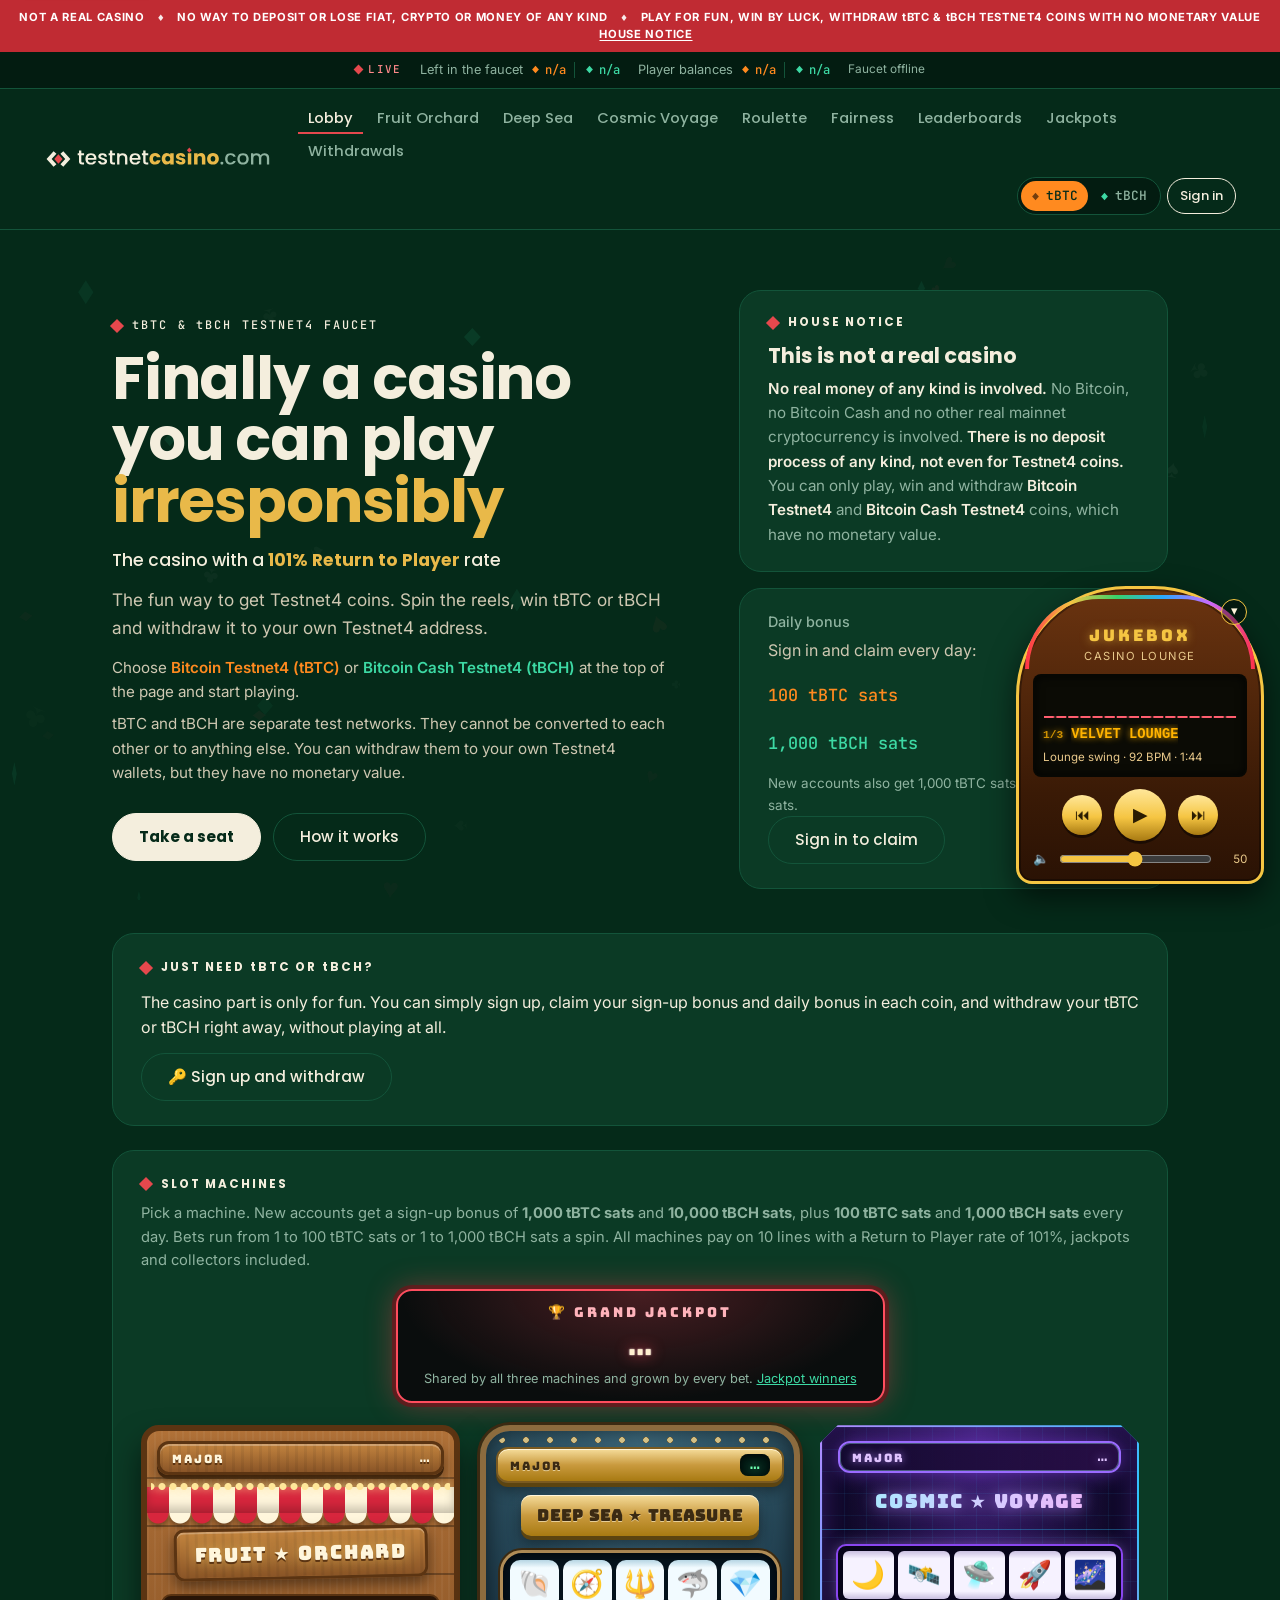
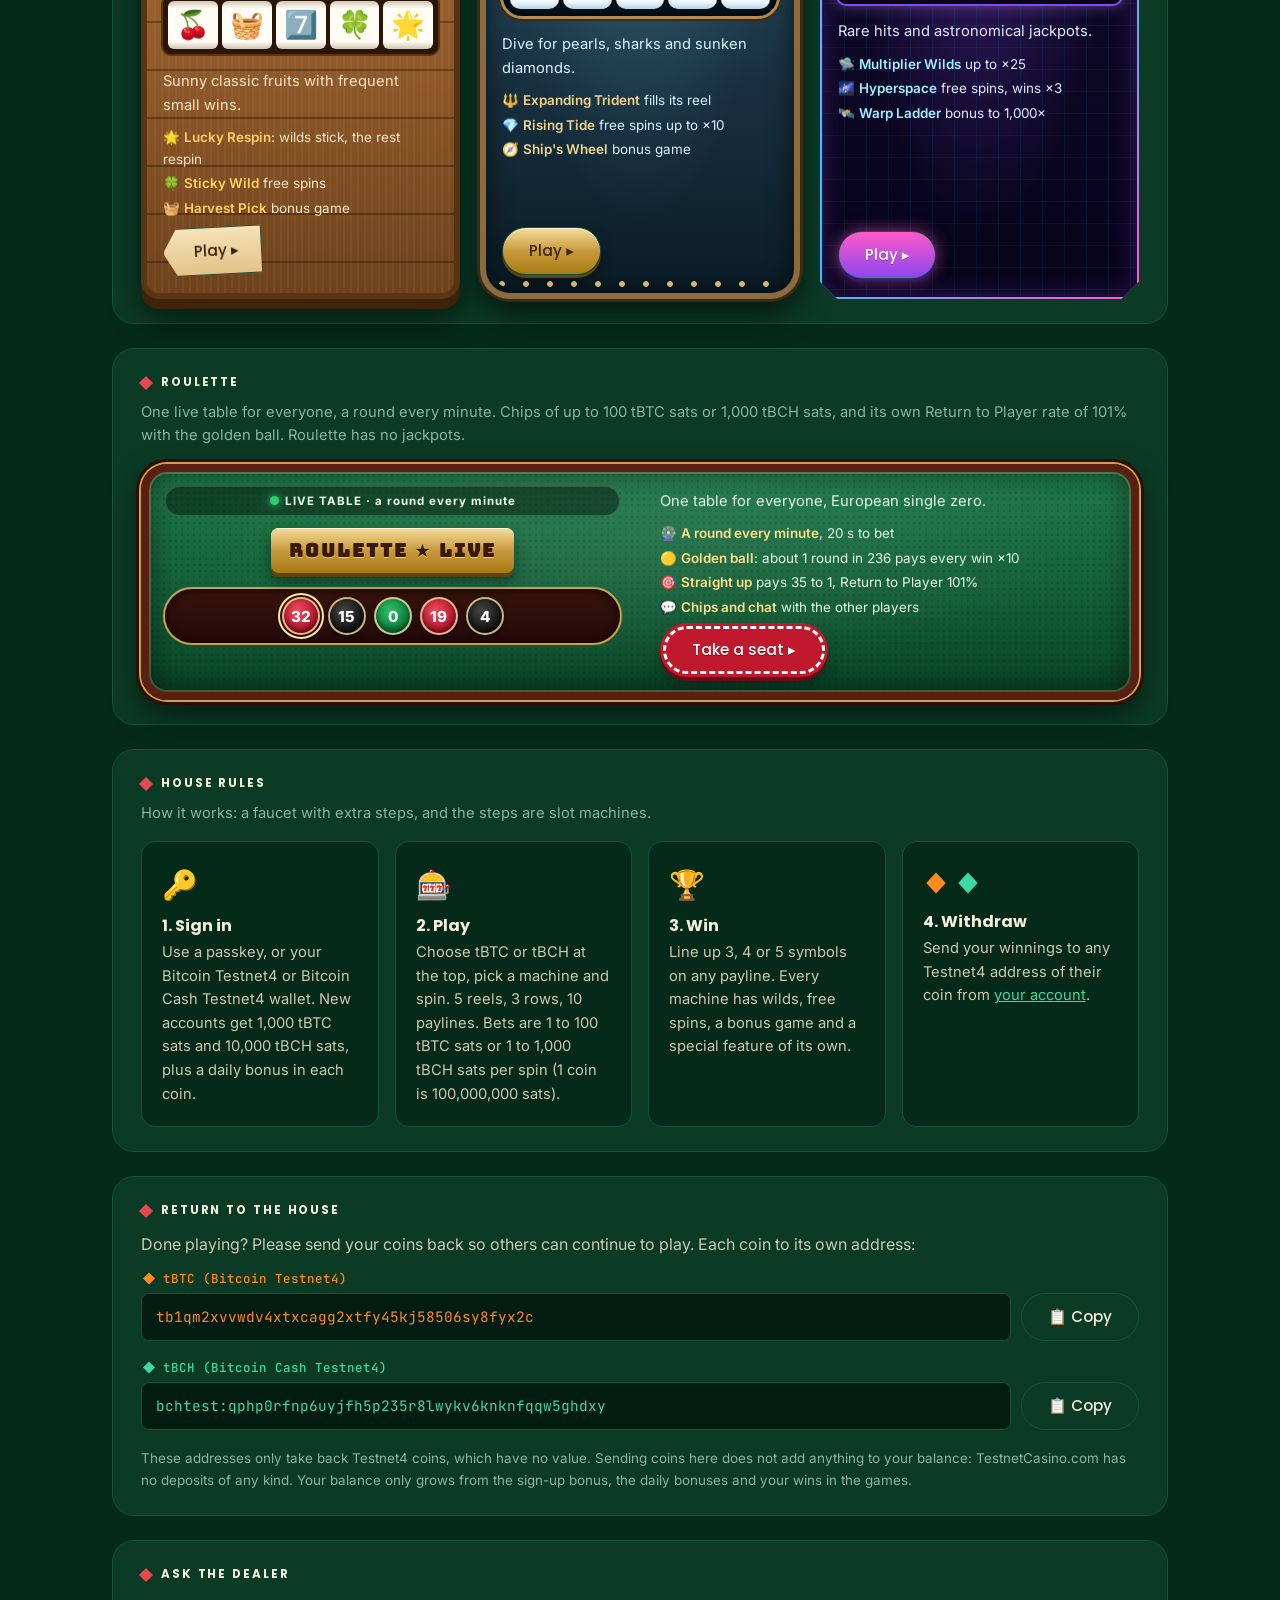
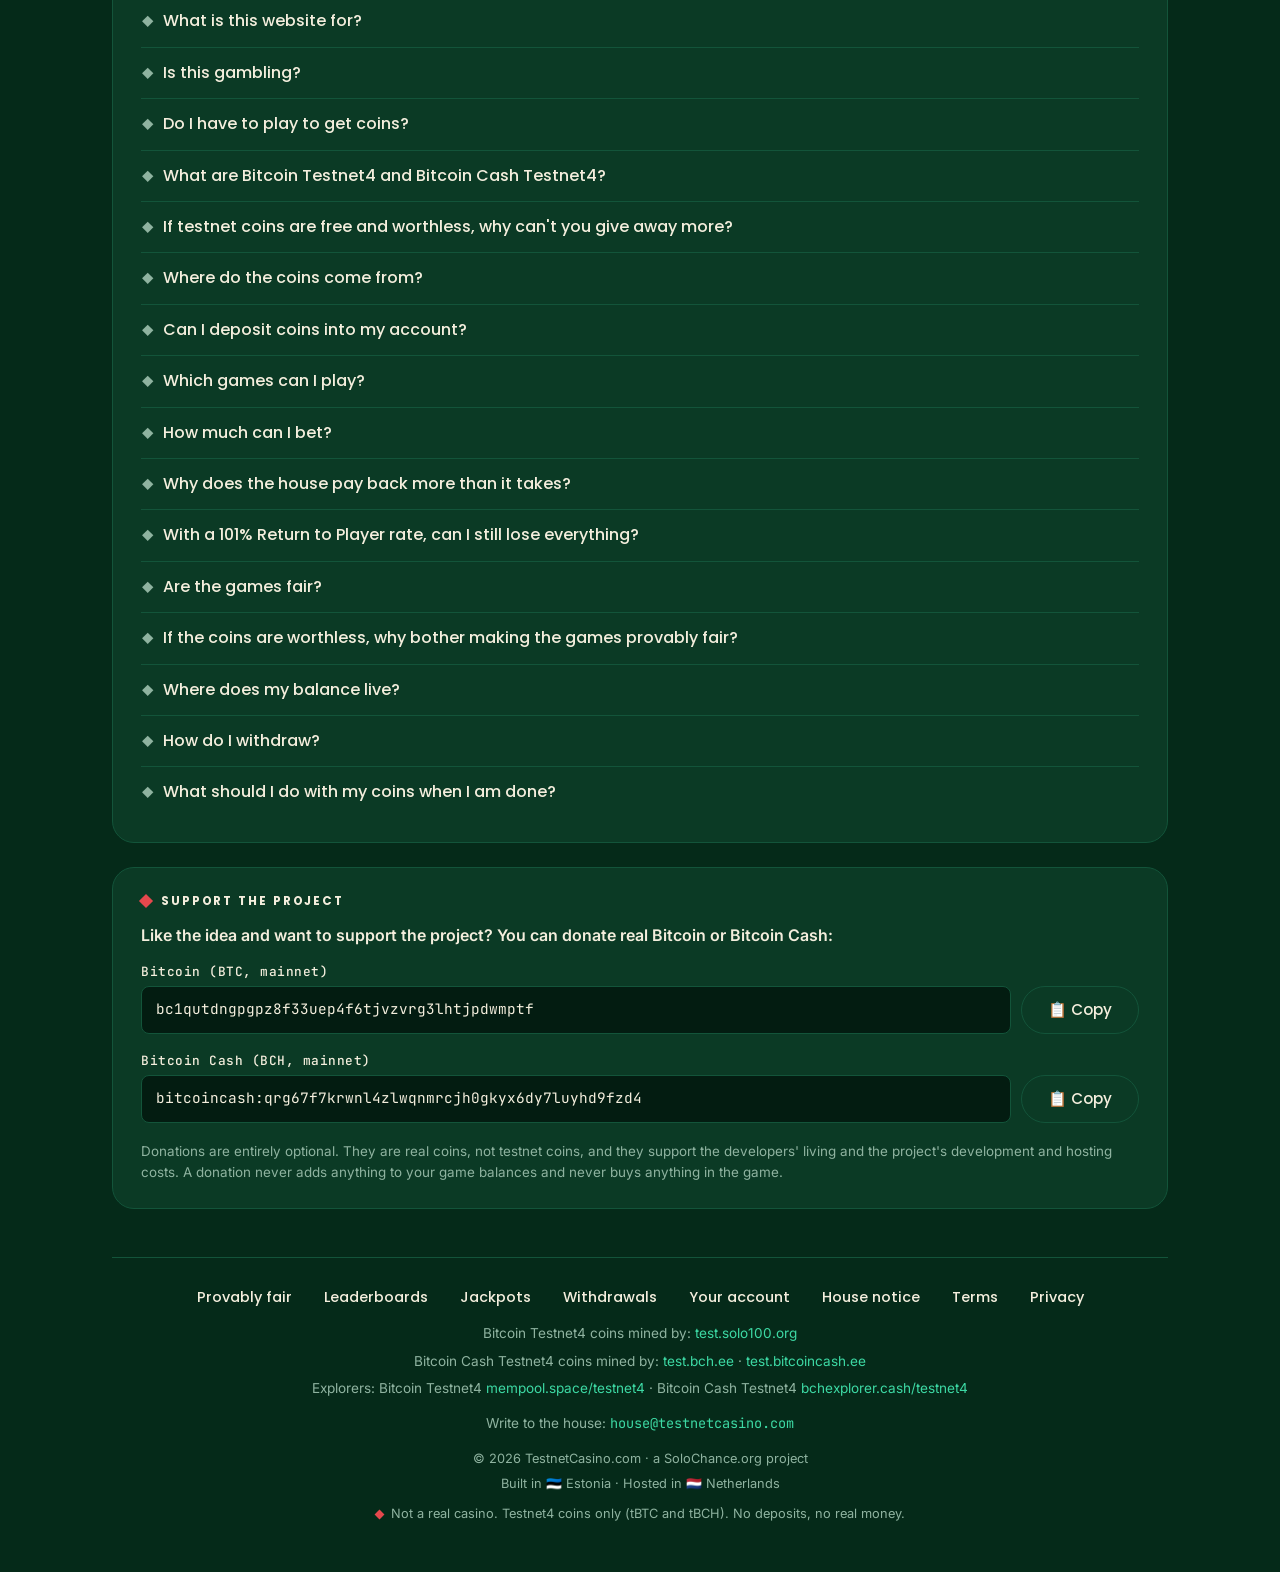
==== commit a9565763: "Fuel Tank: fuel cells land on the reels already full of fuel (no badge, a lit rim, sloshing with the" ====
--- a/index.html
+++ b/index.html
@@ -67,7 +67,7 @@
     ]
   }
   </script>
-  <link rel="stylesheet" href="assets/css/style.css?v=20261113b">
+  <link rel="stylesheet" href="assets/css/style.css?v=20261113c">
 </head>
 <body data-page="lobby">
   <a class="skip-link" href="#main">Skip to content</a>
@@ -389,15 +389,15 @@
     <!-- /site:footer -->
   </div>
 
-  <script src="assets/js/config.js?v=20261113b"></script>
-  <script src="assets/js/api.js?v=20261113b"></script>
-  <script src="assets/js/units.js?v=20261113b"></script>
-  <script src="assets/js/jackpots.js?v=20261113b"></script>
-  <script src="assets/js/faucet.js?v=20261113b"></script>
-  <script src="assets/js/auth.js?v=20261113b"></script>
-  <script src="assets/js/copy.js?v=20261113b"></script>
-  <script src="assets/js/fx.js?v=20261113b"></script>
-  <script src="assets/js/music.js?v=20261113b"></script>
-  <script src="assets/js/lobby.js?v=20261113b"></script>
+  <script src="assets/js/config.js?v=20261113c"></script>
+  <script src="assets/js/api.js?v=20261113c"></script>
+  <script src="assets/js/units.js?v=20261113c"></script>
+  <script src="assets/js/jackpots.js?v=20261113c"></script>
+  <script src="assets/js/faucet.js?v=20261113c"></script>
+  <script src="assets/js/auth.js?v=20261113c"></script>
+  <script src="assets/js/copy.js?v=20261113c"></script>
+  <script src="assets/js/fx.js?v=20261113c"></script>
+  <script src="assets/js/music.js?v=20261113c"></script>
+  <script src="assets/js/lobby.js?v=20261113c"></script>
 </body>
 </html>
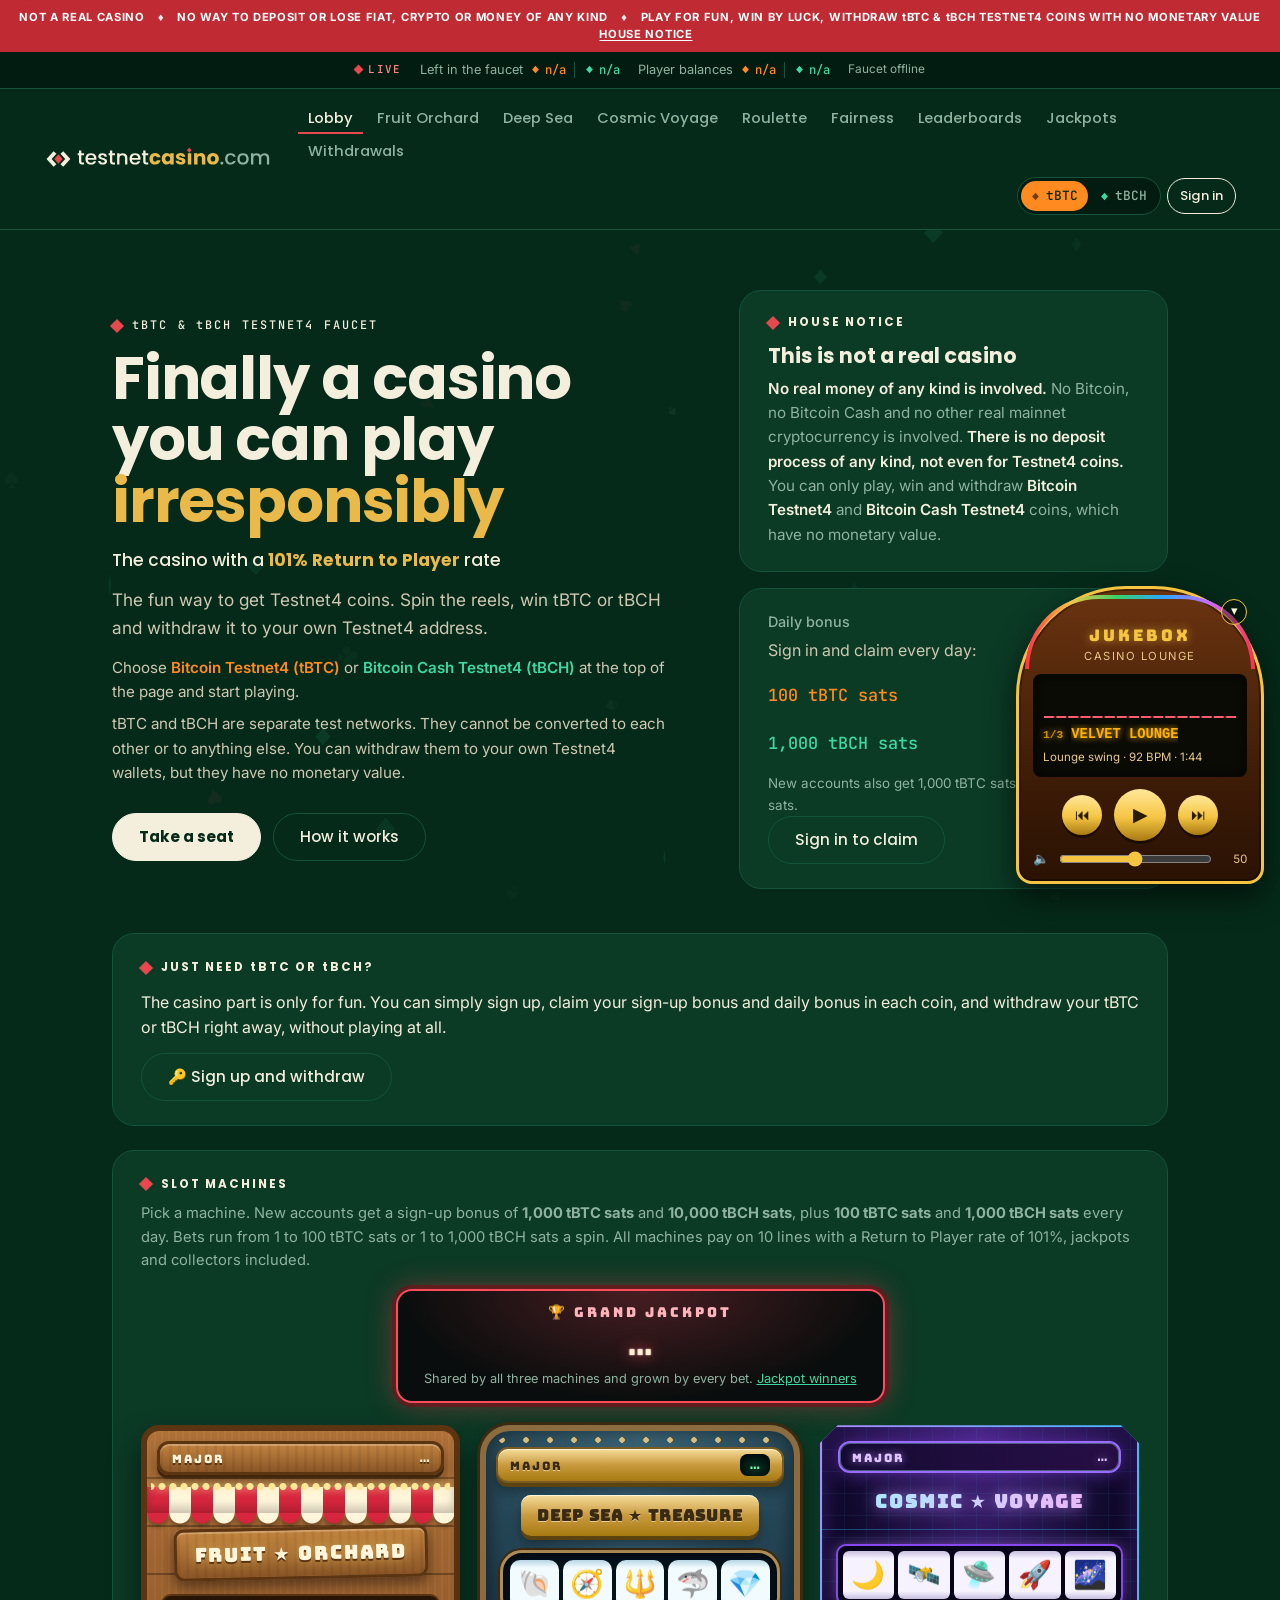
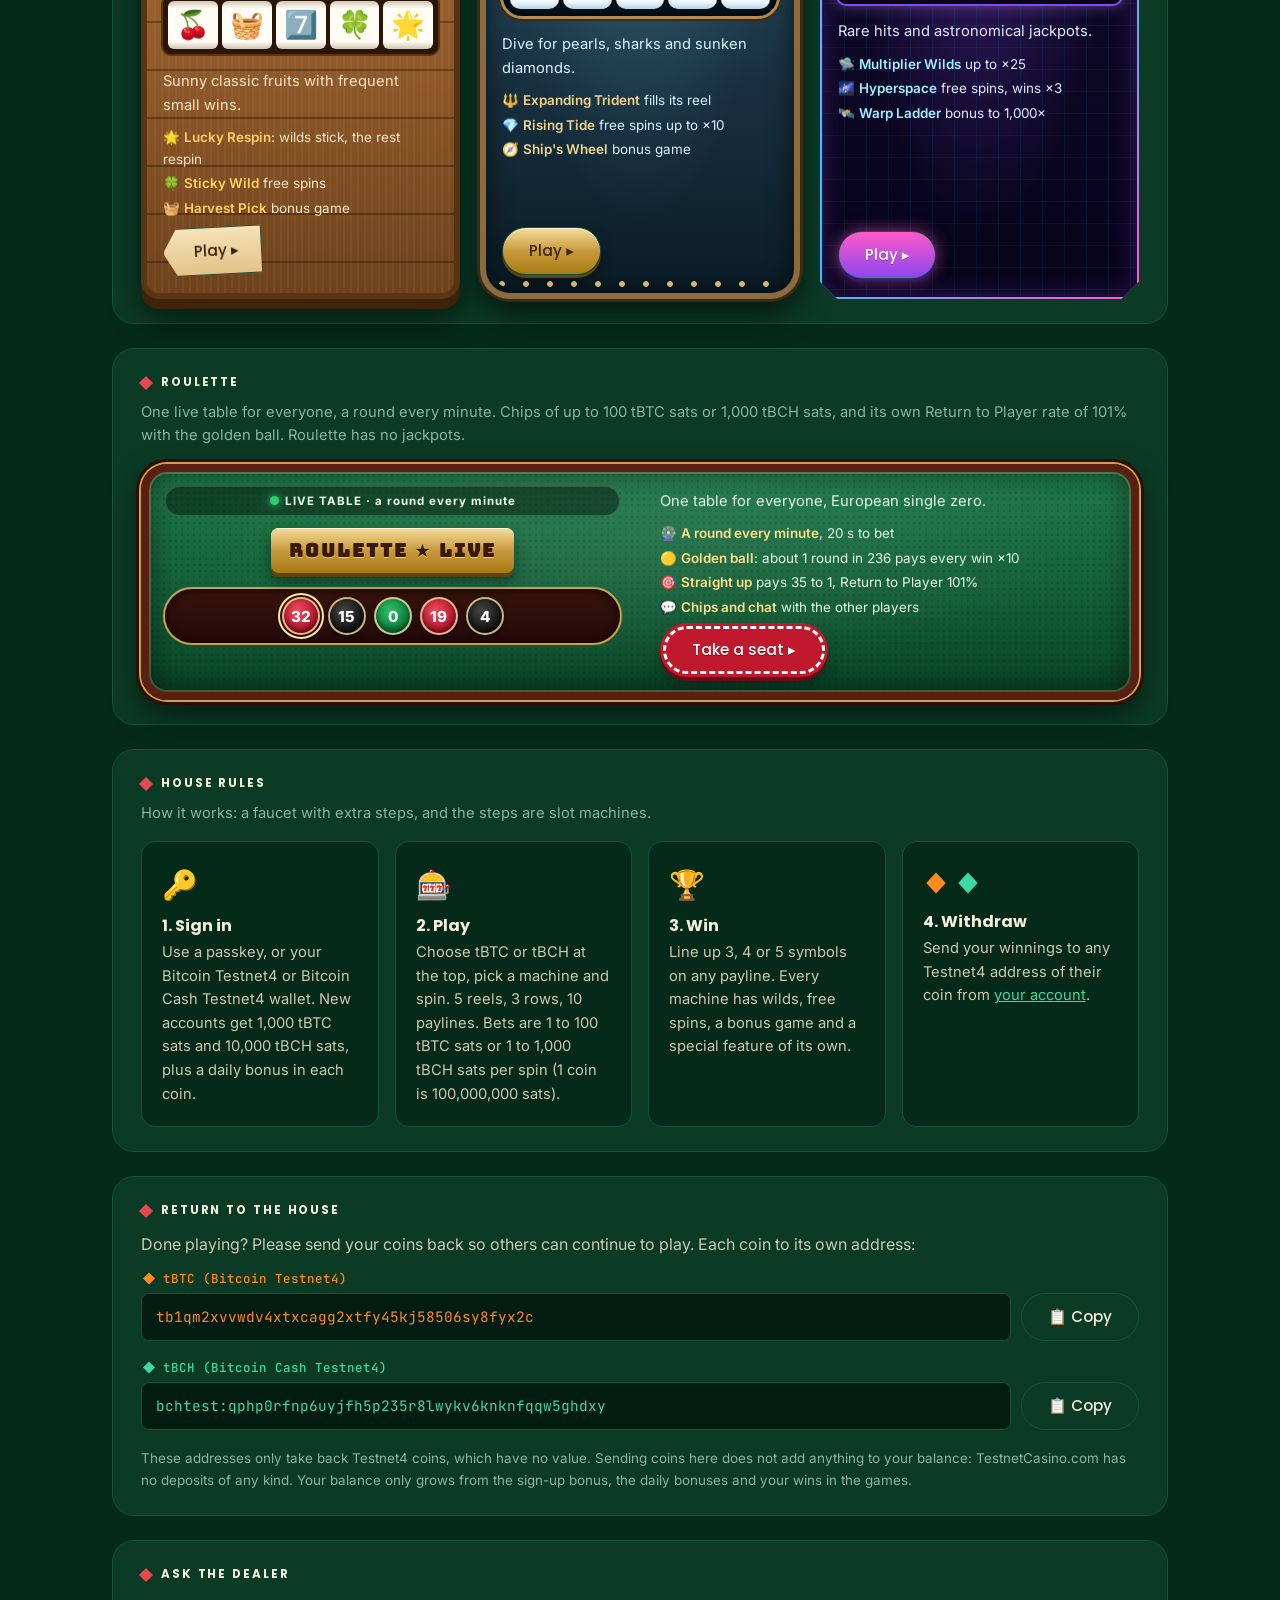
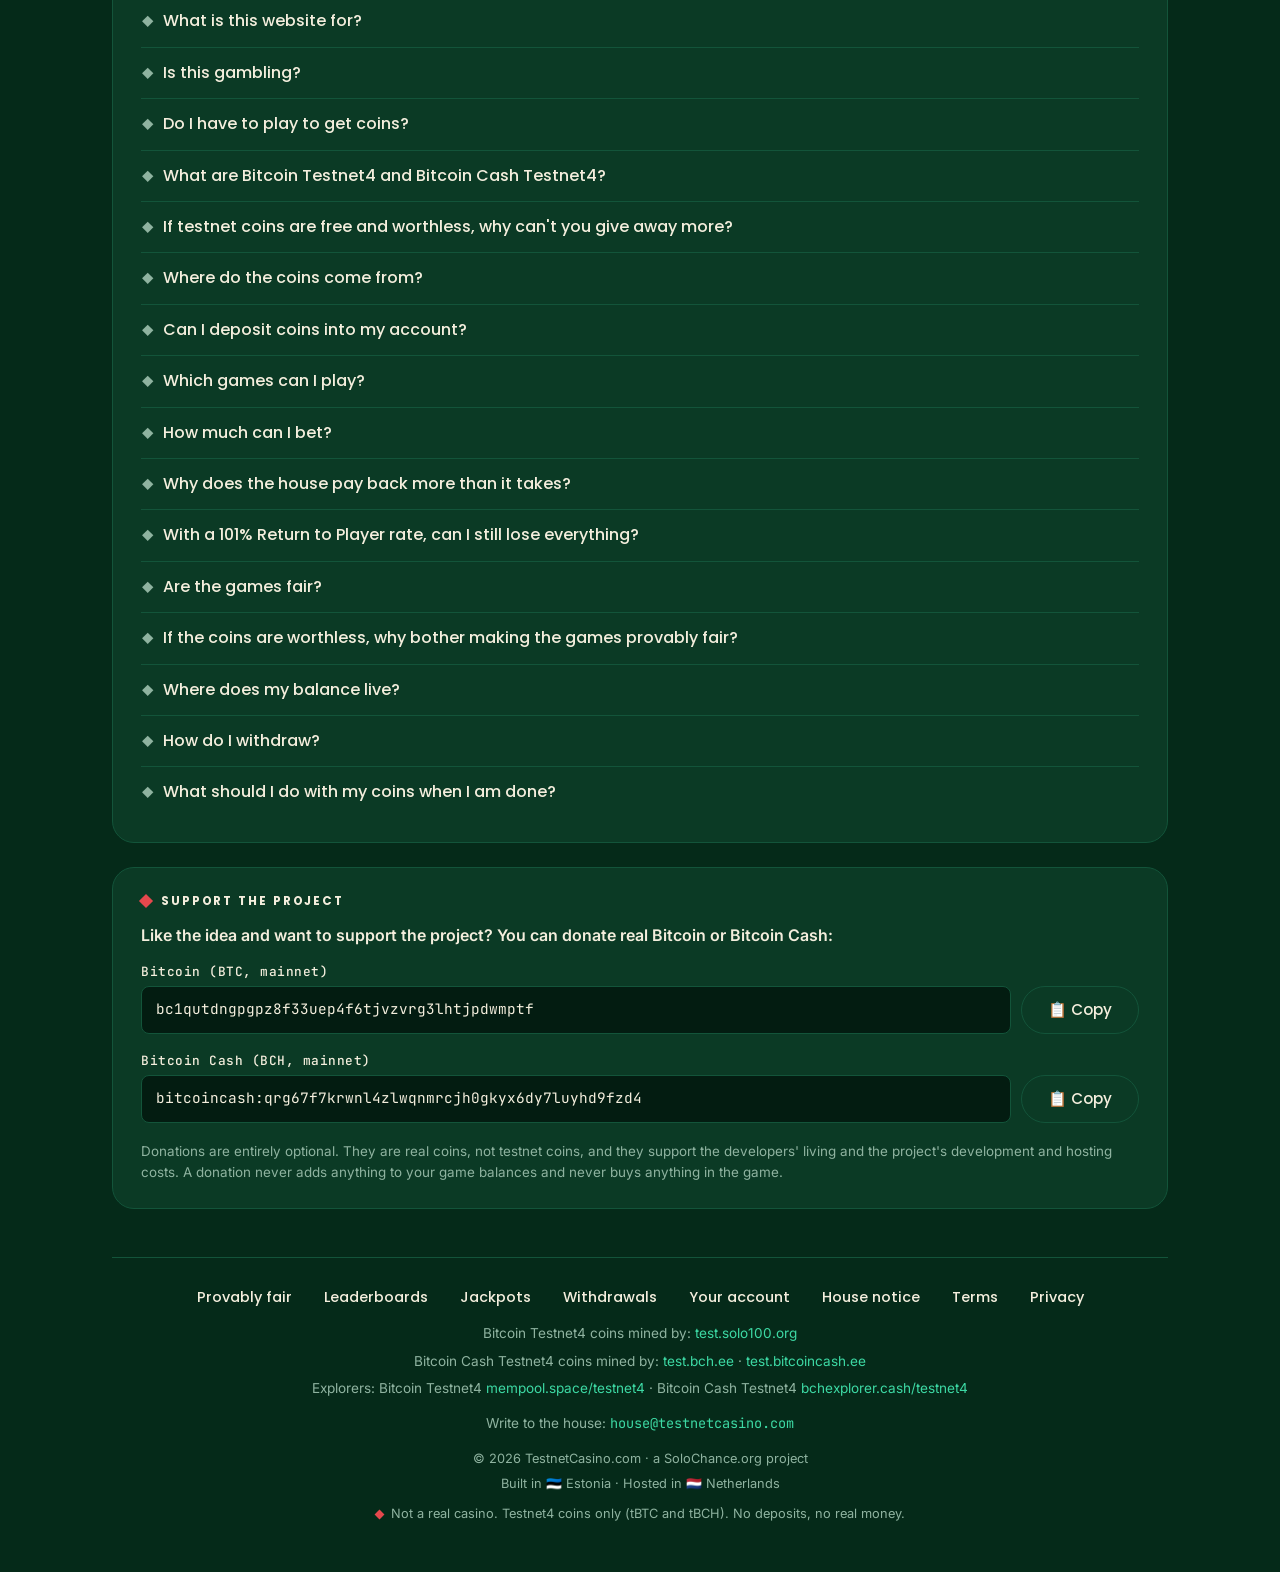
==== commit 3f57d57b: "Fuel on the reel strip itself: cells full of fuel ride past at random while the reels turn, and the " ====
--- a/index.html
+++ b/index.html
@@ -67,7 +67,7 @@
     ]
   }
   </script>
-  <link rel="stylesheet" href="assets/css/style.css?v=20261113c">
+  <link rel="stylesheet" href="assets/css/style.css?v=20261113d">
 </head>
 <body data-page="lobby">
   <a class="skip-link" href="#main">Skip to content</a>
@@ -389,15 +389,15 @@
     <!-- /site:footer -->
   </div>
 
-  <script src="assets/js/config.js?v=20261113c"></script>
-  <script src="assets/js/api.js?v=20261113c"></script>
-  <script src="assets/js/units.js?v=20261113c"></script>
-  <script src="assets/js/jackpots.js?v=20261113c"></script>
-  <script src="assets/js/faucet.js?v=20261113c"></script>
-  <script src="assets/js/auth.js?v=20261113c"></script>
-  <script src="assets/js/copy.js?v=20261113c"></script>
-  <script src="assets/js/fx.js?v=20261113c"></script>
-  <script src="assets/js/music.js?v=20261113c"></script>
-  <script src="assets/js/lobby.js?v=20261113c"></script>
+  <script src="assets/js/config.js?v=20261113d"></script>
+  <script src="assets/js/api.js?v=20261113d"></script>
+  <script src="assets/js/units.js?v=20261113d"></script>
+  <script src="assets/js/jackpots.js?v=20261113d"></script>
+  <script src="assets/js/faucet.js?v=20261113d"></script>
+  <script src="assets/js/auth.js?v=20261113d"></script>
+  <script src="assets/js/copy.js?v=20261113d"></script>
+  <script src="assets/js/fx.js?v=20261113d"></script>
+  <script src="assets/js/music.js?v=20261113d"></script>
+  <script src="assets/js/lobby.js?v=20261113d"></script>
 </body>
 </html>
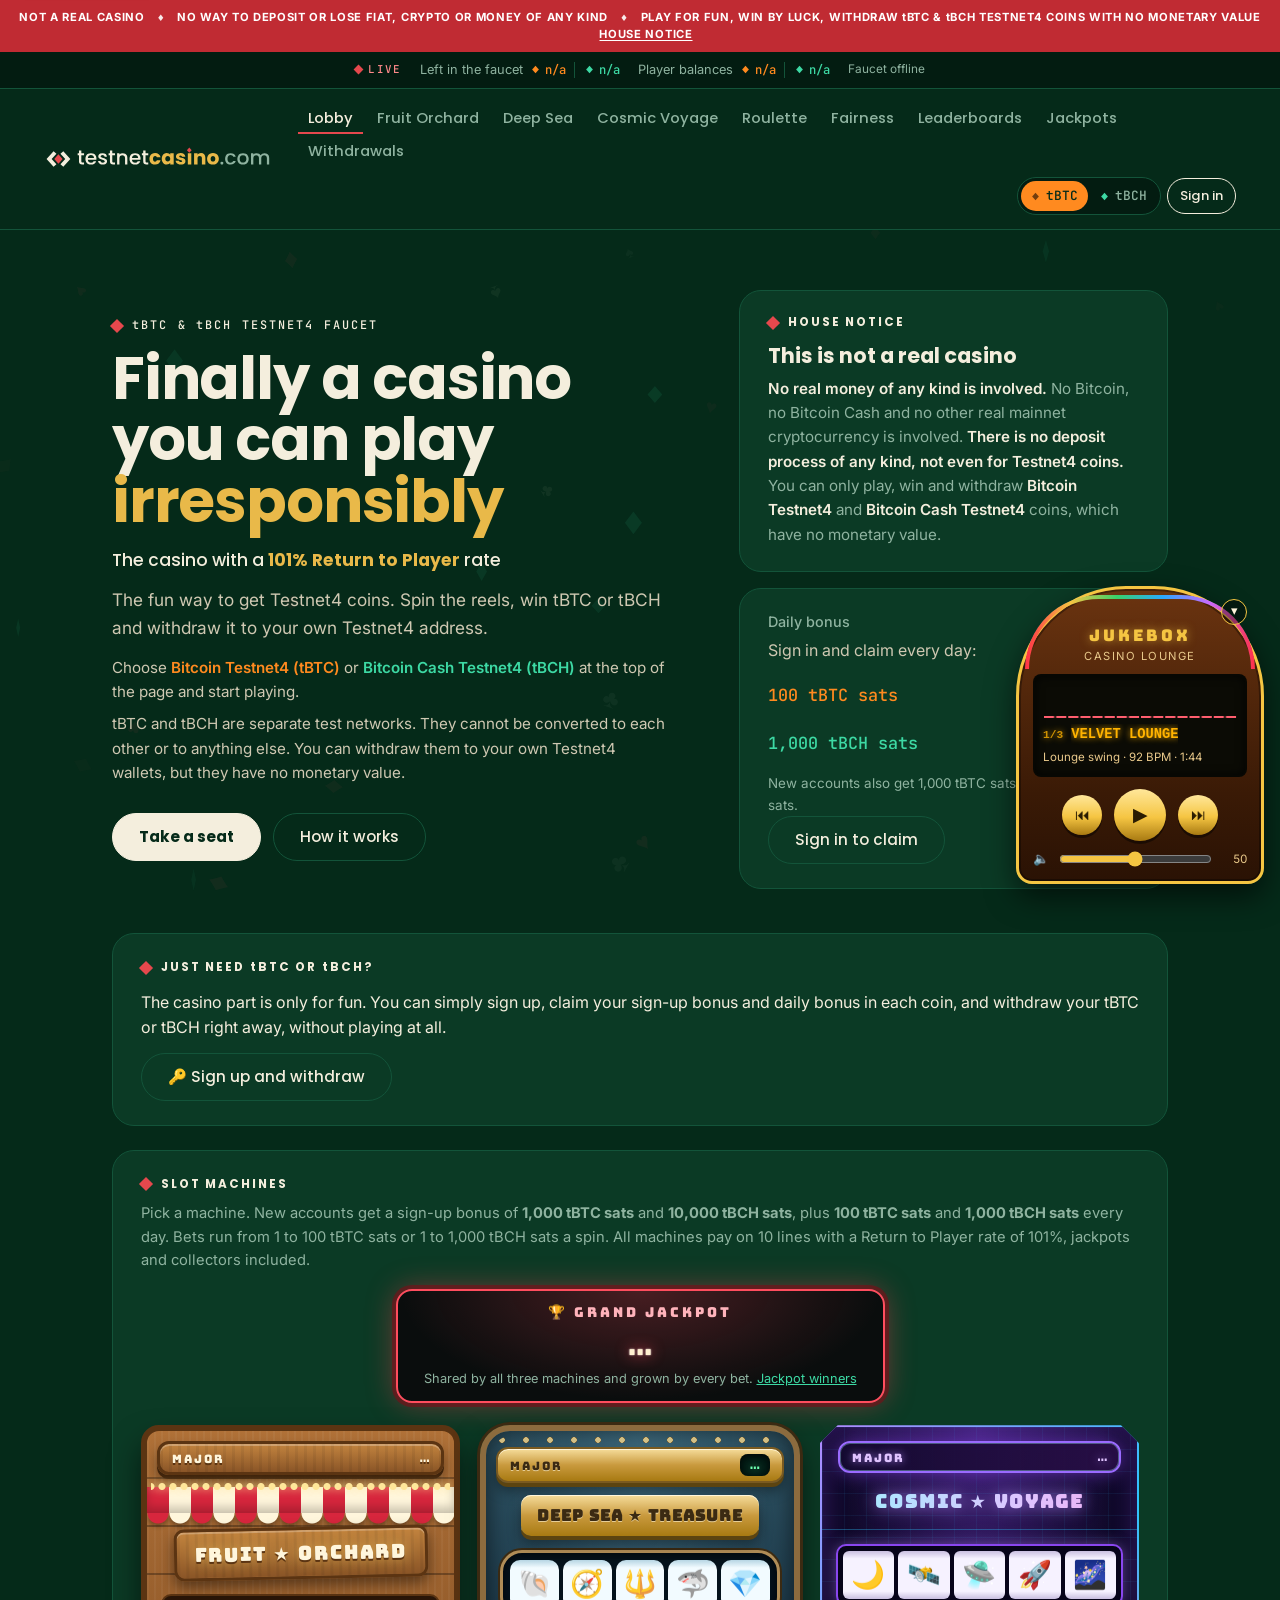
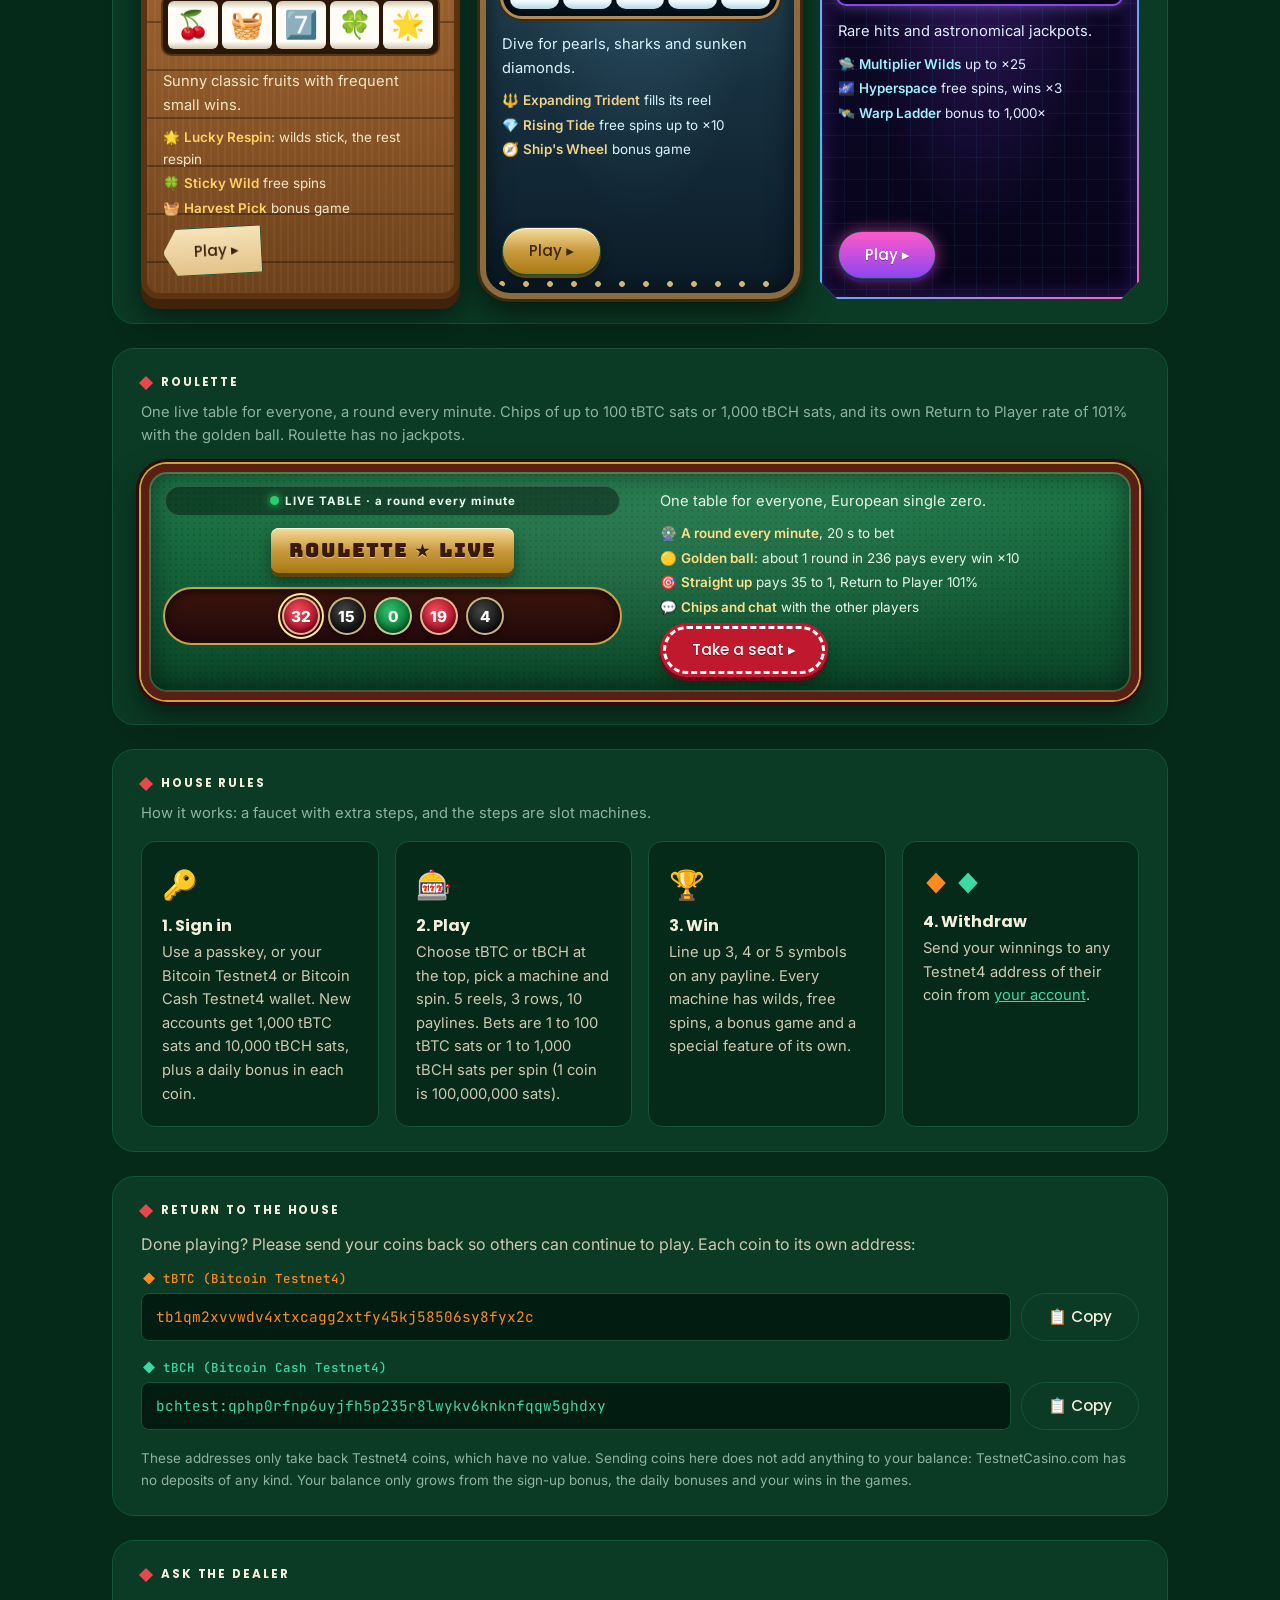
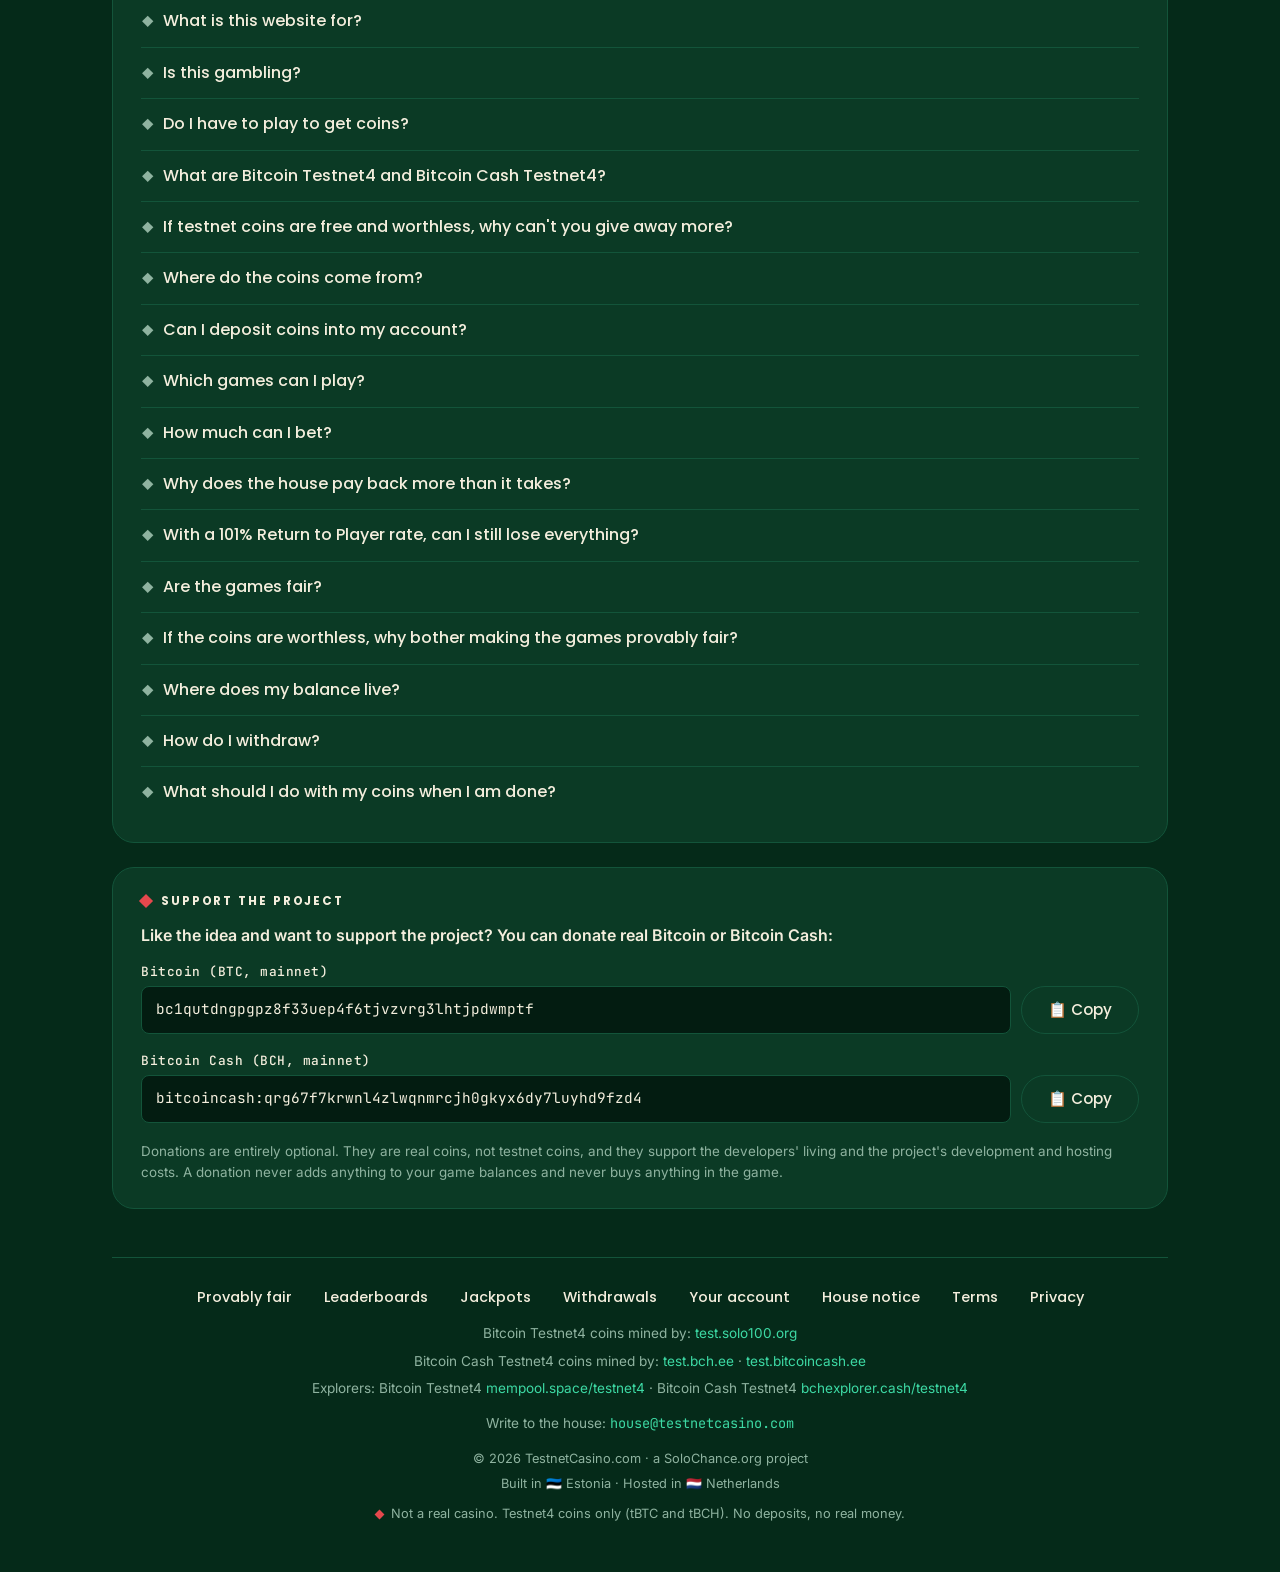
==== commit 80d22318: "Drag the bet controls: the THRUST lever follows the hand along its slot, clicking into each detent, " ====
--- a/index.html
+++ b/index.html
@@ -67,7 +67,7 @@
     ]
   }
   </script>
-  <link rel="stylesheet" href="assets/css/style.css?v=20261113d">
+  <link rel="stylesheet" href="assets/css/style.css?v=20261113e">
 </head>
 <body data-page="lobby">
   <a class="skip-link" href="#main">Skip to content</a>
@@ -389,15 +389,15 @@
     <!-- /site:footer -->
   </div>
 
-  <script src="assets/js/config.js?v=20261113d"></script>
-  <script src="assets/js/api.js?v=20261113d"></script>
-  <script src="assets/js/units.js?v=20261113d"></script>
-  <script src="assets/js/jackpots.js?v=20261113d"></script>
-  <script src="assets/js/faucet.js?v=20261113d"></script>
-  <script src="assets/js/auth.js?v=20261113d"></script>
-  <script src="assets/js/copy.js?v=20261113d"></script>
-  <script src="assets/js/fx.js?v=20261113d"></script>
-  <script src="assets/js/music.js?v=20261113d"></script>
-  <script src="assets/js/lobby.js?v=20261113d"></script>
+  <script src="assets/js/config.js?v=20261113e"></script>
+  <script src="assets/js/api.js?v=20261113e"></script>
+  <script src="assets/js/units.js?v=20261113e"></script>
+  <script src="assets/js/jackpots.js?v=20261113e"></script>
+  <script src="assets/js/faucet.js?v=20261113e"></script>
+  <script src="assets/js/auth.js?v=20261113e"></script>
+  <script src="assets/js/copy.js?v=20261113e"></script>
+  <script src="assets/js/fx.js?v=20261113e"></script>
+  <script src="assets/js/music.js?v=20261113e"></script>
+  <script src="assets/js/lobby.js?v=20261113e"></script>
 </body>
 </html>
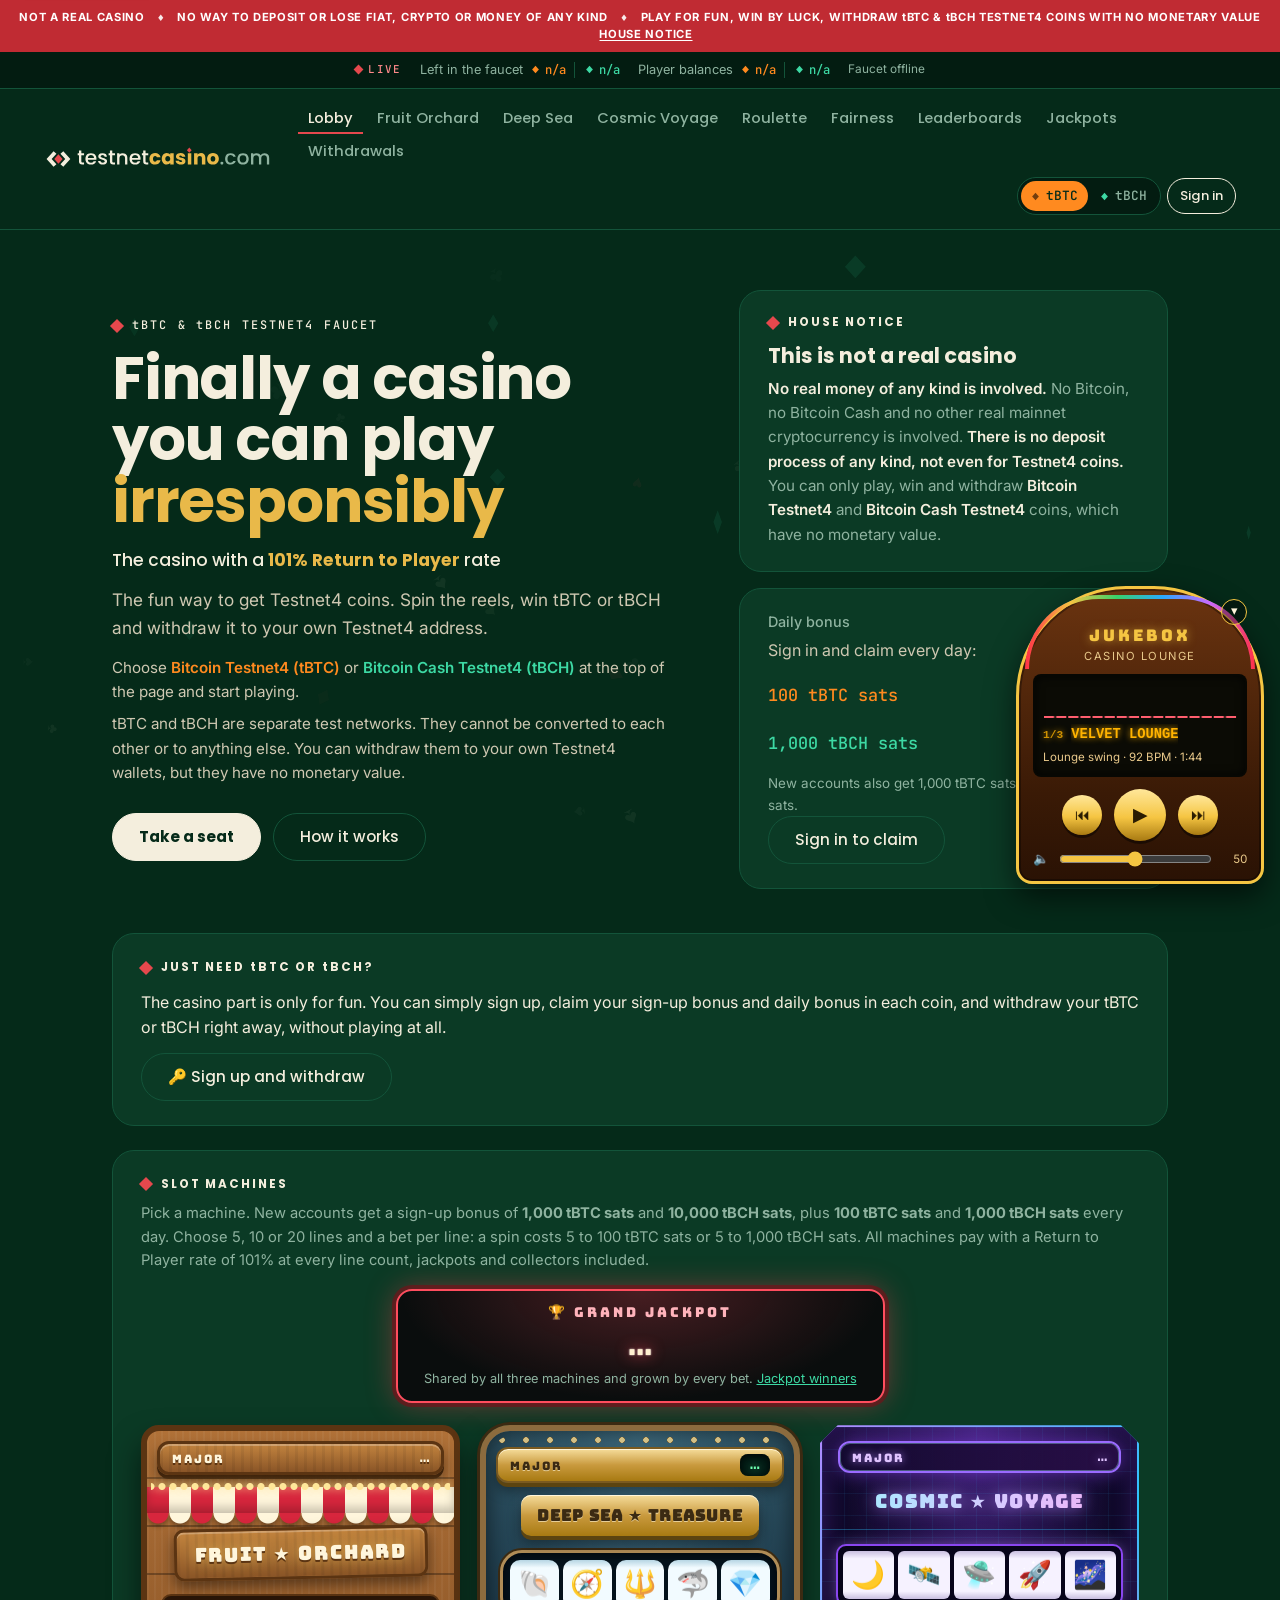
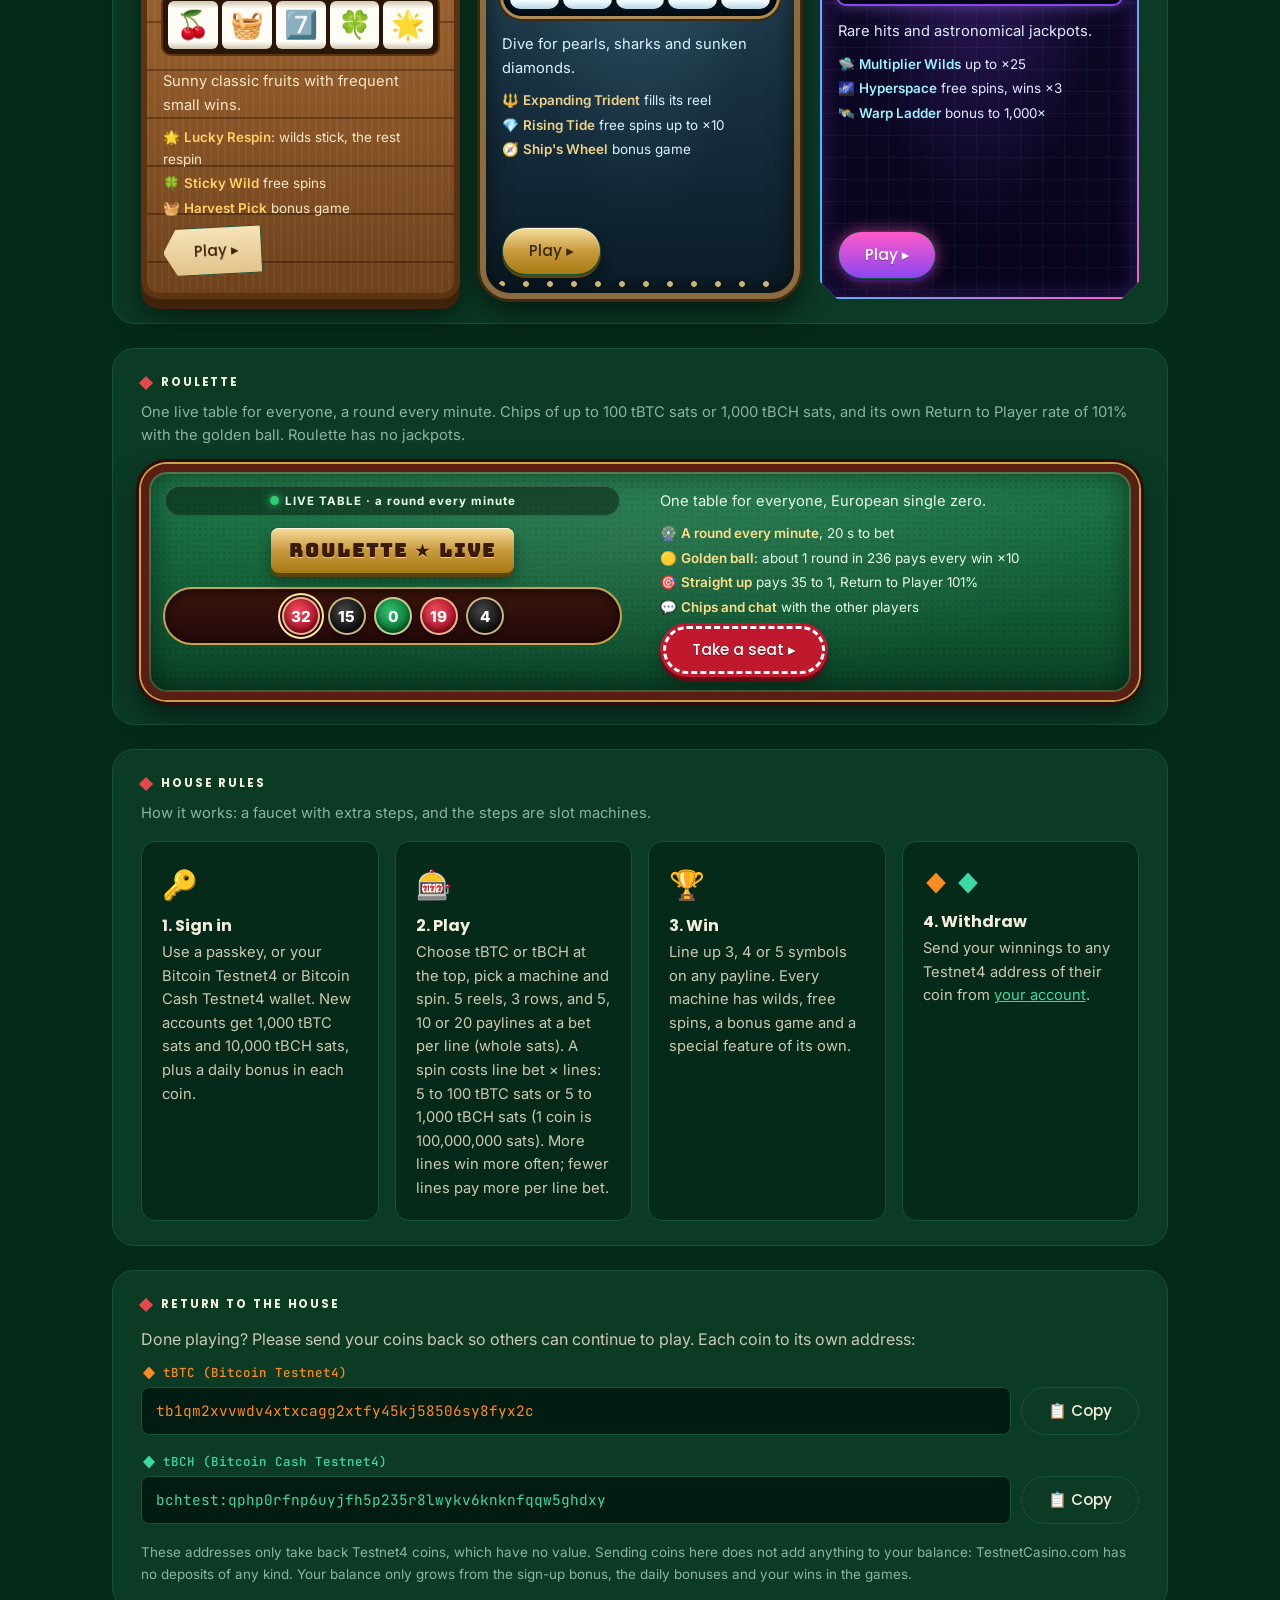
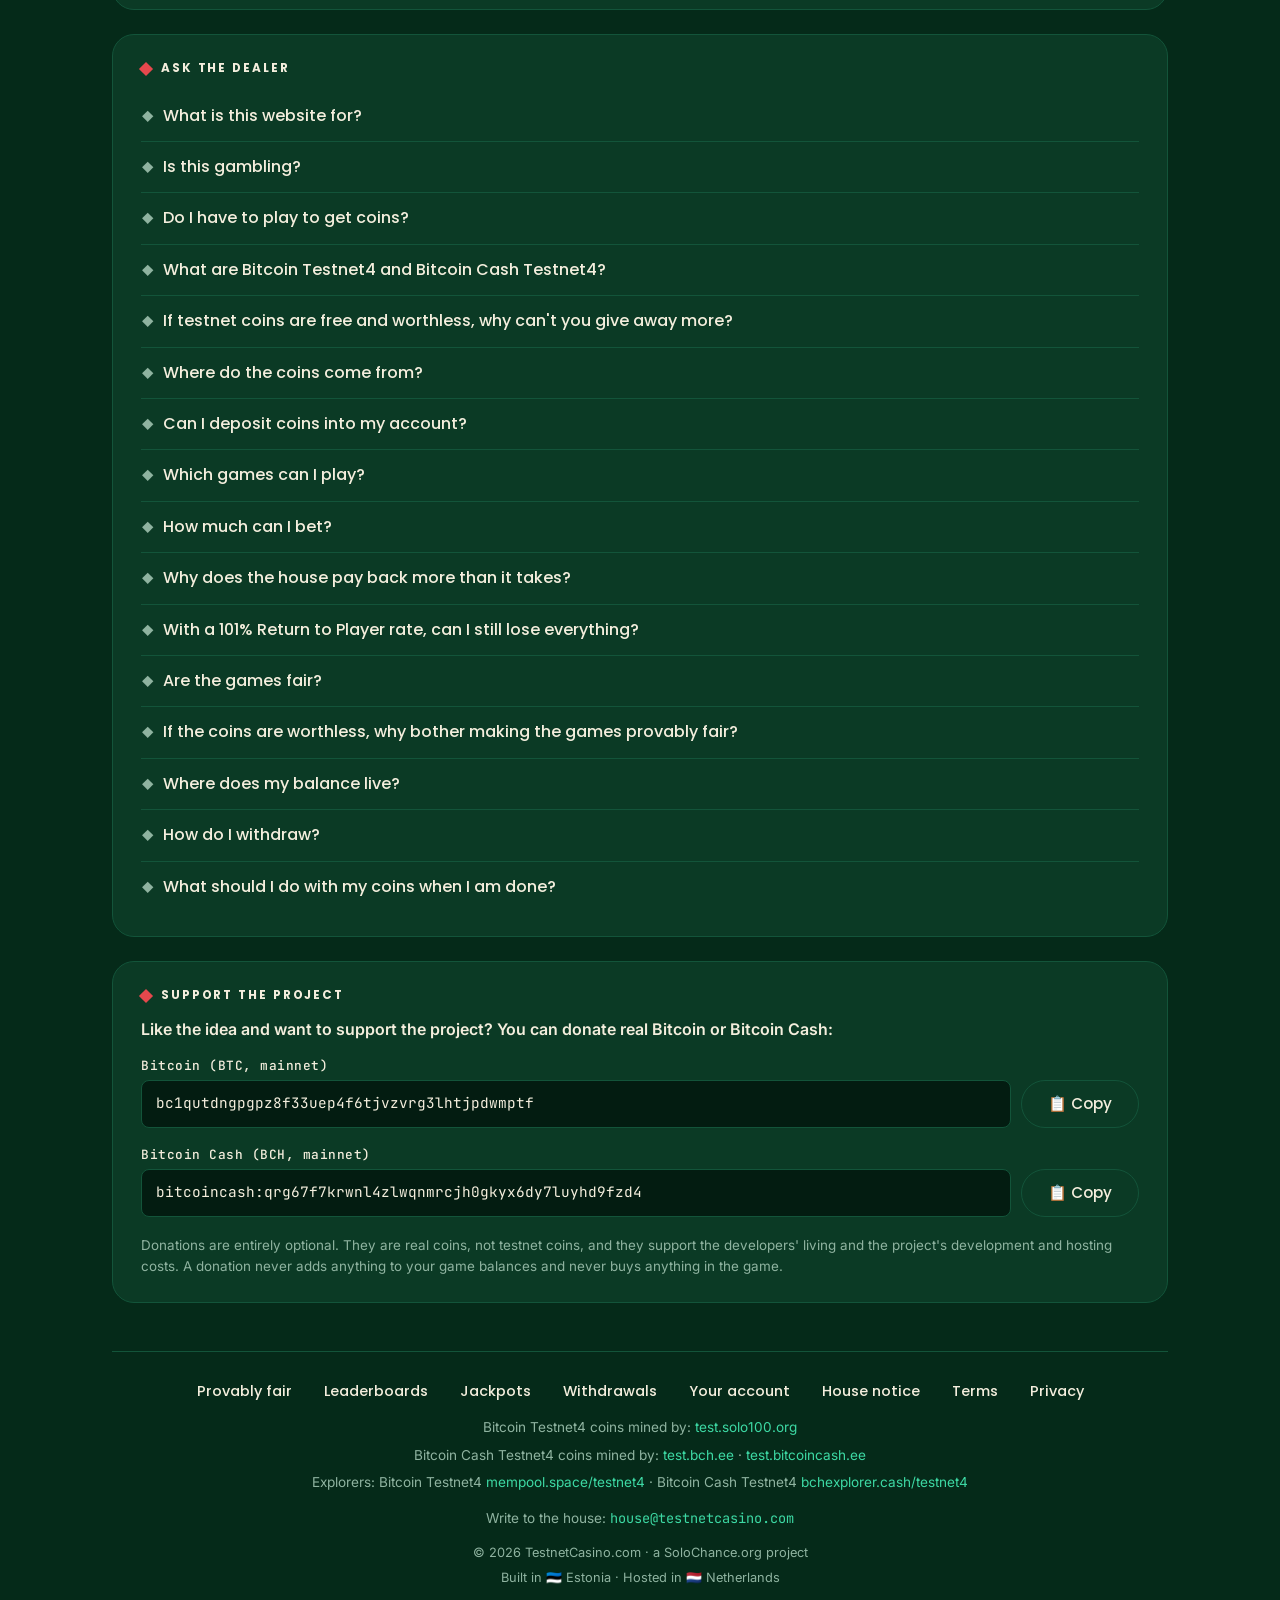
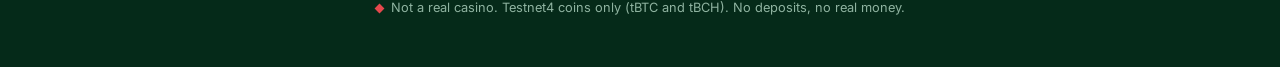
==== commit bab1554f: "Slot lines (D47): choose 5, 10 or 20 lines and a bet per line on every machine; the line bet on the " ====
--- a/index.html
+++ b/index.html
@@ -67,7 +67,7 @@
     ]
   }
   </script>
-  <link rel="stylesheet" href="assets/css/style.css?v=20261113e">
+  <link rel="stylesheet" href="assets/css/style.css?v=20261113f">
 </head>
 <body data-page="lobby">
   <a class="skip-link" href="#main">Skip to content</a>
@@ -152,7 +152,7 @@
 
     <section class="panel" id="slots" aria-labelledby="slots-title">
       <h2 class="panel-label" id="slots-title">SLOT MACHINES</h2>
-      <p class="panel-sub">Pick a machine. New accounts get a sign-up bonus of <strong>1,000 tBTC sats</strong> and <strong>10,000 tBCH sats</strong>, plus <strong>100 tBTC sats</strong> and <strong>1,000 tBCH sats</strong> every day. Bets run from 1 to 100 tBTC sats or 1 to 1,000 tBCH sats a spin. All machines pay on 10 lines with a Return to Player rate of <span data-rtp>101%</span>, jackpots and collectors included.</p>
+      <p class="panel-sub">Pick a machine. New accounts get a sign-up bonus of <strong>1,000 tBTC sats</strong> and <strong>10,000 tBCH sats</strong>, plus <strong>100 tBTC sats</strong> and <strong>1,000 tBCH sats</strong> every day. Choose 5, 10 or 20 lines and a bet per line: a spin costs 5 to 100 tBTC sats or 5 to 1,000 tBCH sats. All machines pay with a Return to Player rate of <span data-rtp>101%</span> at every line count, jackpots and collectors included.</p>
       <div class="jp-hero" role="group" aria-labelledby="jp-hero-label">
         <span class="jp-hero-label" id="jp-hero-label">🏆 GRAND JACKPOT</span>
         <span class="jp-hero-value" data-jackpot-units="bch8" data-jackpot="grand">…</span>
@@ -228,7 +228,7 @@
         <li>
           <div class="step-emoji" aria-hidden="true">🎰</div>
           <h3>2. Play</h3>
-          <p>Choose tBTC or tBCH at the top, pick a machine and spin. 5 reels, 3 rows, 10 paylines. Bets are 1 to 100 tBTC sats or 1 to 1,000 tBCH sats per spin (1 coin is 100,000,000 sats).</p>
+          <p>Choose tBTC or tBCH at the top, pick a machine and spin. 5 reels, 3 rows, and 5, 10 or 20 paylines at a bet per line (whole sats). A spin costs line bet × lines: 5 to 100 tBTC sats or 5 to 1,000 tBCH sats (1 coin is 100,000,000 sats). More lines win more often; fewer lines pay more per line bet.</p>
         </li>
         <li>
           <div class="step-emoji" aria-hidden="true">🏆</div>
@@ -301,11 +301,11 @@
       </details>
       <details>
         <summary>Which games can I play?</summary>
-        <p>Three slot machines (Fruit Orchard, Deep Sea Treasure and Cosmic Voyage) and a live roulette table. Each slot has 5 reels, 3 rows and 10 paylines, with wilds, free spins, a bonus game, a collector and jackpots. Roulette is European single zero, with one shared table for everyone, a new round every minute and a golden ball that multiplies winning bets by 10.</p>
+        <p>Three slot machines (Fruit Orchard, Deep Sea Treasure and Cosmic Voyage) and a live roulette table. Each slot has 5 reels, 3 rows and 5, 10 or 20 paylines at a bet per line, with wilds, free spins, a bonus game, a collector and jackpots. Roulette is European single zero, with one shared table for everyone, a new round every minute and a golden ball that multiplies winning bets by 10.</p>
       </details>
       <details>
         <summary>How much can I bet?</summary>
-        <p>On the slots, 1 to 100 sats per spin in tBTC and 1 to 1,000 sats per spin in tBCH.</p>
+        <p>On the slots, a spin costs line bet × lines: 5 to 100 sats in tBTC and 5 to 1,000 sats in tBCH (a line bet of 1 sat or more at 5, 10 or 20 lines).</p>
       </details>
       <details>
         <summary>Why does the house pay back more than it takes?</summary>
@@ -389,15 +389,15 @@
     <!-- /site:footer -->
   </div>
 
-  <script src="assets/js/config.js?v=20261113e"></script>
-  <script src="assets/js/api.js?v=20261113e"></script>
-  <script src="assets/js/units.js?v=20261113e"></script>
-  <script src="assets/js/jackpots.js?v=20261113e"></script>
-  <script src="assets/js/faucet.js?v=20261113e"></script>
-  <script src="assets/js/auth.js?v=20261113e"></script>
-  <script src="assets/js/copy.js?v=20261113e"></script>
-  <script src="assets/js/fx.js?v=20261113e"></script>
-  <script src="assets/js/music.js?v=20261113e"></script>
-  <script src="assets/js/lobby.js?v=20261113e"></script>
+  <script src="assets/js/config.js?v=20261113f"></script>
+  <script src="assets/js/api.js?v=20261113f"></script>
+  <script src="assets/js/units.js?v=20261113f"></script>
+  <script src="assets/js/jackpots.js?v=20261113f"></script>
+  <script src="assets/js/faucet.js?v=20261113f"></script>
+  <script src="assets/js/auth.js?v=20261113f"></script>
+  <script src="assets/js/copy.js?v=20261113f"></script>
+  <script src="assets/js/fx.js?v=20261113f"></script>
+  <script src="assets/js/music.js?v=20261113f"></script>
+  <script src="assets/js/lobby.js?v=20261113f"></script>
 </body>
 </html>
--- a/assets/css/style.css
+++ b/assets/css/style.css
@@ -456,6 +456,10 @@
 .pt-pays b { color: var(--cream); font-weight: 700; }
 .pt-pays .nm { display: block; color: var(--gold); font-weight: 700; font-size: .72rem; }
 .pt-pays .jp { color: var(--lcd-green); font-weight: 700; }
+.pt-pays .pt-of { color: var(--muted); font-size: .68rem; }
+.pt-sats { display: block; font-family: var(--mono); font-size: .72rem; color: var(--cream); }   /* the same pays in sats at the player's stake */
+.pt-sats .pt-unit { font-family: "Inter", "Poppins", system-ui, sans-serif; color: var(--muted); }
+.pt-sub { margin: -2px 0 8px; font-size: .74rem; color: var(--muted); }
 .rules { margin: 0; padding-left: 18px; color: #dfe8e1; font-size: .84rem; line-height: 1.7; }
 .rules b { color: var(--gold-light); }
 .lines-grid { list-style: none; margin: 0; padding: 0; display: grid; grid-template-columns: repeat(auto-fill, minmax(58px, 1fr)); gap: 10px; }
@@ -464,6 +468,7 @@
 .pl-grid { display: grid; grid-template-columns: repeat(5, 8px); grid-auto-rows: 8px; gap: 2px; padding: 3px; background: #0d0306; border-radius: 4px; }
 .pl-grid i { background: #2b2b2b; border-radius: 2px; }
 .pl-grid i.on { background: var(--lc); box-shadow: 0 0 4px var(--lc); }
+.pl.is-off { opacity: .28; }   /* a payline not in play at the lines chosen */
 .facts { display: grid; grid-template-columns: repeat(auto-fit, minmax(120px, 1fr)); gap: 8px; margin: 0; }
 .facts div { background: #0b0b05; border: 2px solid #3a2a06; border-radius: 10px; padding: 8px; text-align: center; }
 .facts dt { font-size: .7rem; font-weight: 600; letter-spacing: 2px; color: var(--gold); text-transform: uppercase; }
@@ -1255,6 +1260,7 @@
 }
 /* Fairness page */
 .sp-jp { display: block; font-size: .78rem; color: #ffcf4d; white-space: nowrap; }
+.sp-lines { display: block; font-size: .72rem; color: var(--muted); white-space: nowrap; }   /* the spin's lines under its total bet */
 .mt-range { display: grid; grid-template-columns: 1fr 1fr; gap: 10px; }
 
 /* ── The machine (PixiJS): one canvas in a 3D stage, so the whole machine can tilt ── */
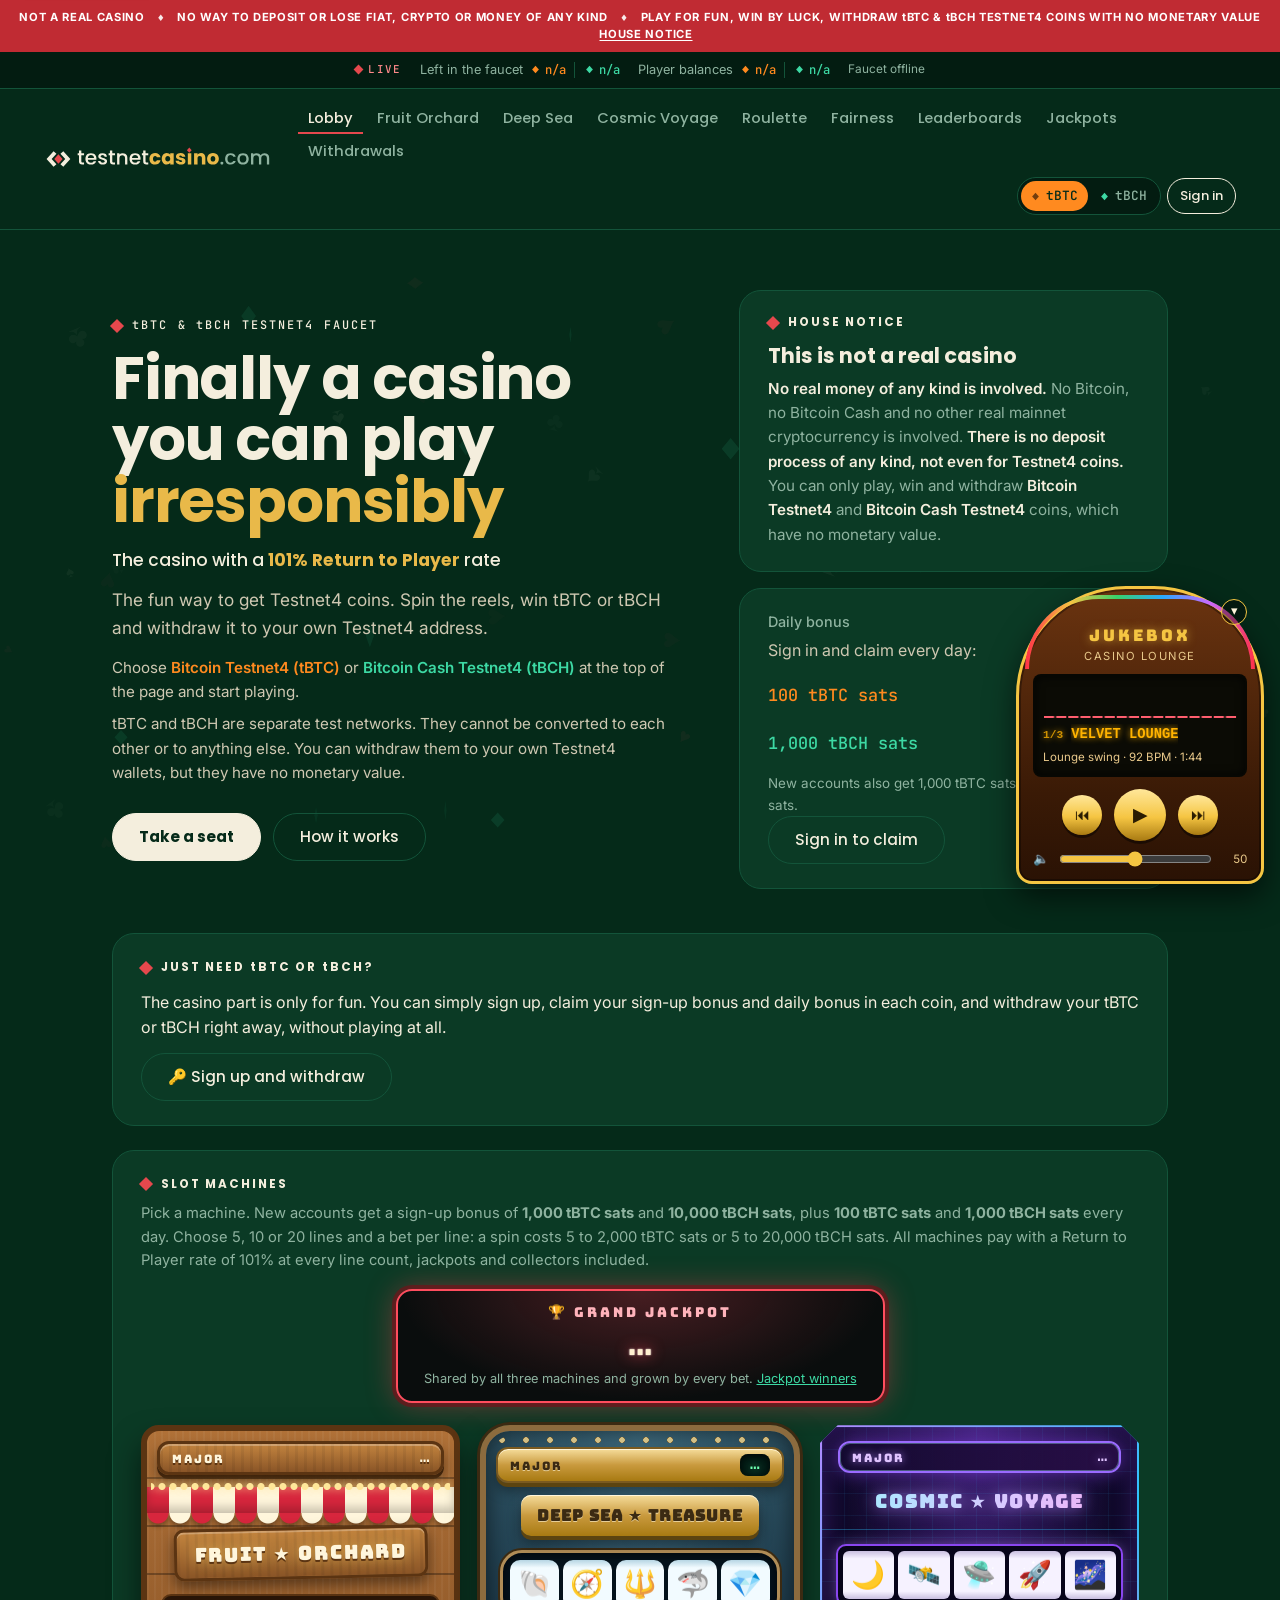
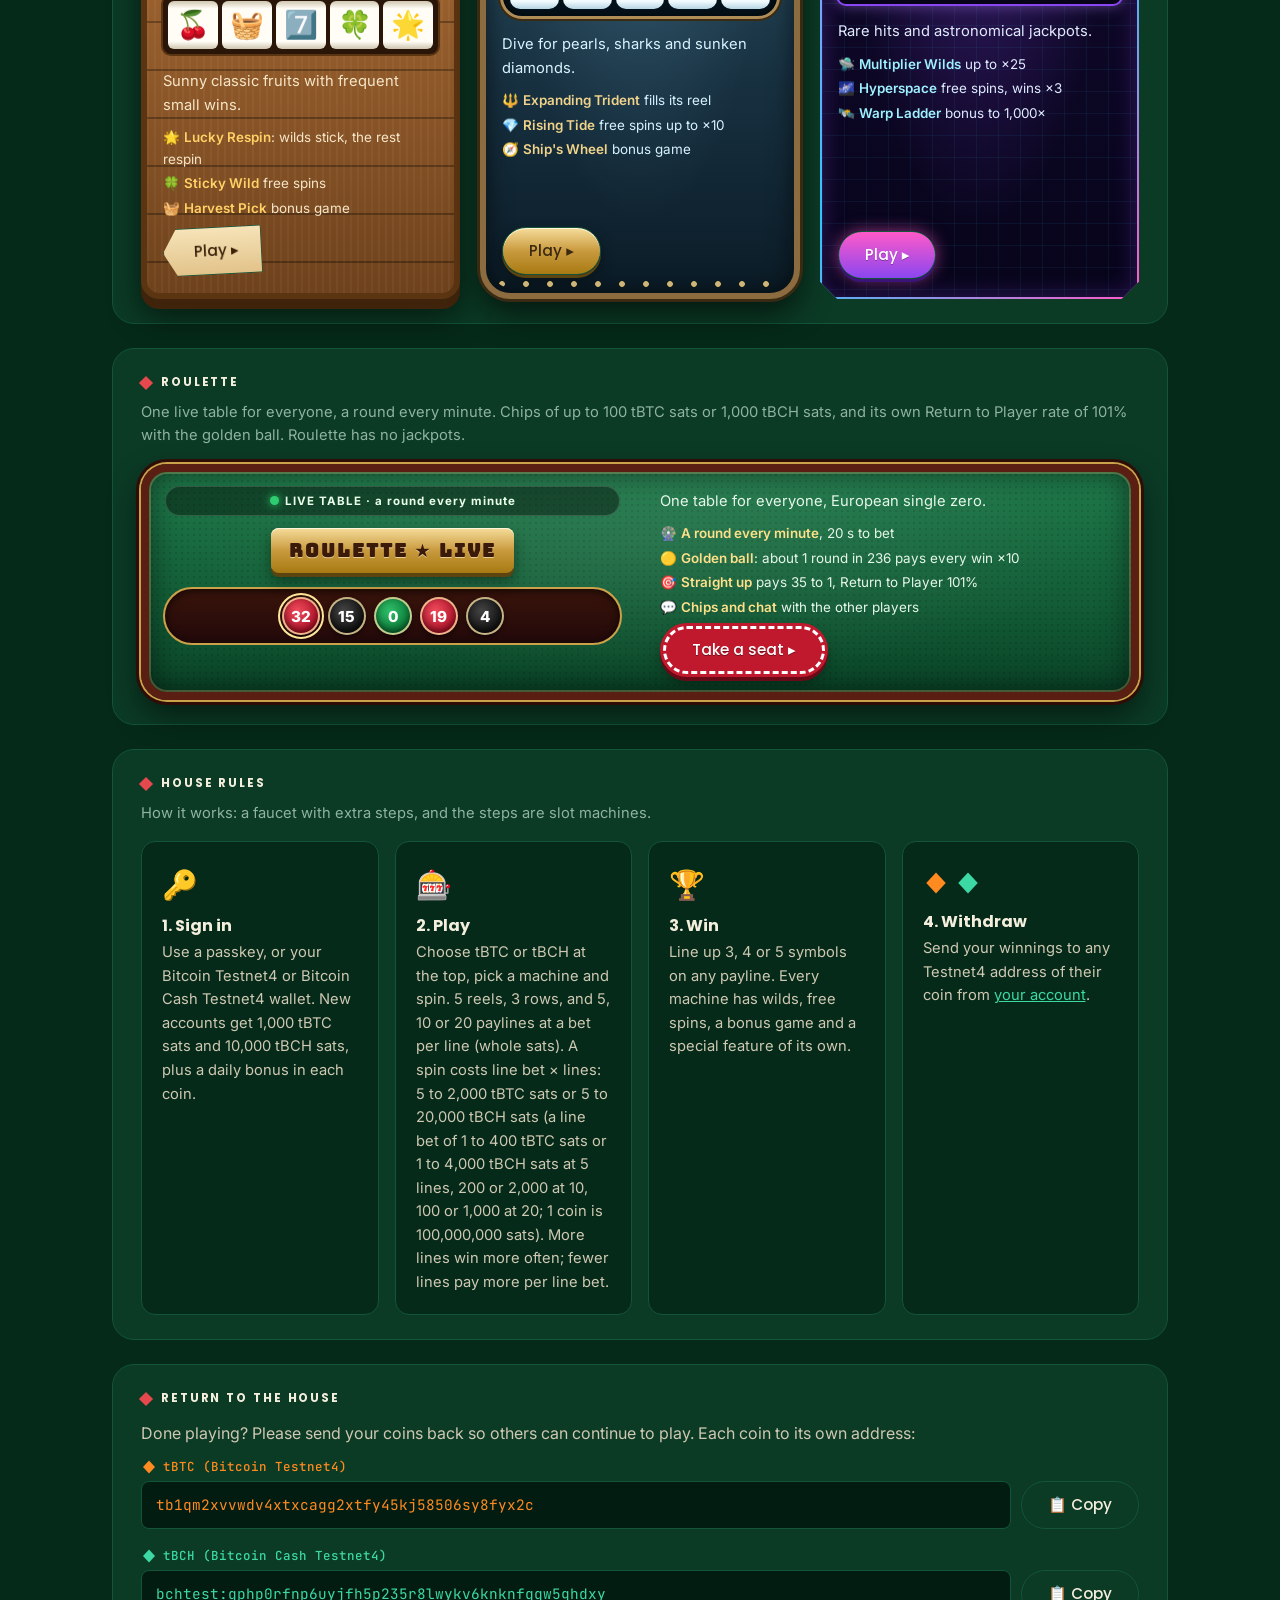
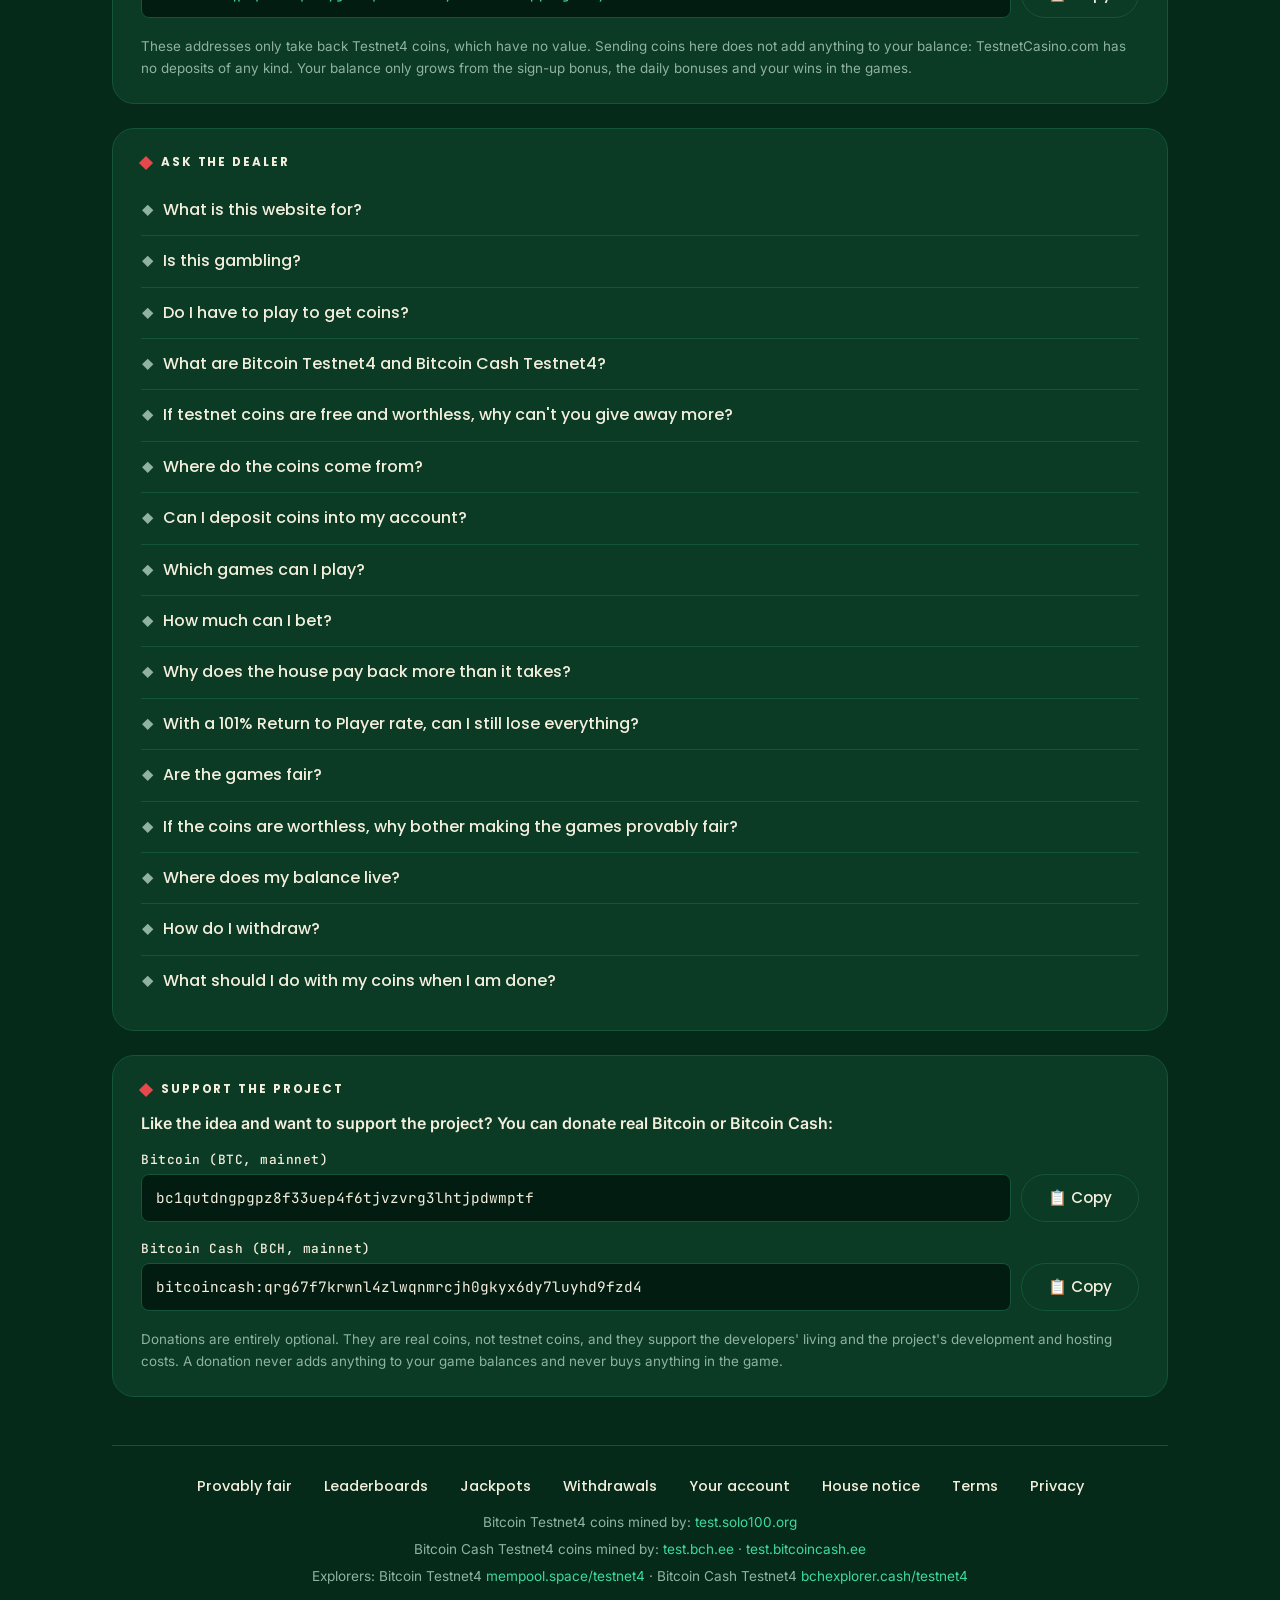
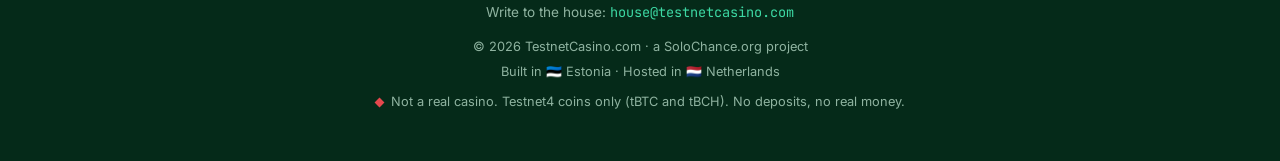
==== commit 31bb1f2c: "Higher slot max bet (D48): a spin up to 20,000 tBCH sats or 2,000 tBTC sats, the line bet up to the " ====
--- a/index.html
+++ b/index.html
@@ -67,7 +67,7 @@
     ]
   }
   </script>
-  <link rel="stylesheet" href="assets/css/style.css?v=20261113f">
+  <link rel="stylesheet" href="assets/css/style.css?v=20261113g">
 </head>
 <body data-page="lobby">
   <a class="skip-link" href="#main">Skip to content</a>
@@ -152,7 +152,7 @@
 
     <section class="panel" id="slots" aria-labelledby="slots-title">
       <h2 class="panel-label" id="slots-title">SLOT MACHINES</h2>
-      <p class="panel-sub">Pick a machine. New accounts get a sign-up bonus of <strong>1,000 tBTC sats</strong> and <strong>10,000 tBCH sats</strong>, plus <strong>100 tBTC sats</strong> and <strong>1,000 tBCH sats</strong> every day. Choose 5, 10 or 20 lines and a bet per line: a spin costs 5 to 100 tBTC sats or 5 to 1,000 tBCH sats. All machines pay with a Return to Player rate of <span data-rtp>101%</span> at every line count, jackpots and collectors included.</p>
+      <p class="panel-sub">Pick a machine. New accounts get a sign-up bonus of <strong>1,000 tBTC sats</strong> and <strong>10,000 tBCH sats</strong>, plus <strong>100 tBTC sats</strong> and <strong>1,000 tBCH sats</strong> every day. Choose 5, 10 or 20 lines and a bet per line: a spin costs 5 to 2,000 tBTC sats or 5 to 20,000 tBCH sats. All machines pay with a Return to Player rate of <span data-rtp>101%</span> at every line count, jackpots and collectors included.</p>
       <div class="jp-hero" role="group" aria-labelledby="jp-hero-label">
         <span class="jp-hero-label" id="jp-hero-label">🏆 GRAND JACKPOT</span>
         <span class="jp-hero-value" data-jackpot-units="bch8" data-jackpot="grand">…</span>
@@ -228,7 +228,7 @@
         <li>
           <div class="step-emoji" aria-hidden="true">🎰</div>
           <h3>2. Play</h3>
-          <p>Choose tBTC or tBCH at the top, pick a machine and spin. 5 reels, 3 rows, and 5, 10 or 20 paylines at a bet per line (whole sats). A spin costs line bet × lines: 5 to 100 tBTC sats or 5 to 1,000 tBCH sats (1 coin is 100,000,000 sats). More lines win more often; fewer lines pay more per line bet.</p>
+          <p>Choose tBTC or tBCH at the top, pick a machine and spin. 5 reels, 3 rows, and 5, 10 or 20 paylines at a bet per line (whole sats). A spin costs line bet × lines: 5 to 2,000 tBTC sats or 5 to 20,000 tBCH sats (a line bet of 1 to 400 tBTC sats or 1 to 4,000 tBCH sats at 5 lines, 200 or 2,000 at 10, 100 or 1,000 at 20; 1 coin is 100,000,000 sats). More lines win more often; fewer lines pay more per line bet.</p>
         </li>
         <li>
           <div class="step-emoji" aria-hidden="true">🏆</div>
@@ -305,7 +305,7 @@
       </details>
       <details>
         <summary>How much can I bet?</summary>
-        <p>On the slots, a spin costs line bet × lines: 5 to 100 sats in tBTC and 5 to 1,000 sats in tBCH (a line bet of 1 sat or more at 5, 10 or 20 lines).</p>
+        <p>On the slots, a spin costs line bet × lines: 5 to 2,000 sats in tBTC and 5 to 20,000 sats in tBCH (a line bet of 1 sat up to the coin's max over the lines, at 5, 10 or 20 lines).</p>
       </details>
       <details>
         <summary>Why does the house pay back more than it takes?</summary>
@@ -389,15 +389,15 @@
     <!-- /site:footer -->
   </div>
 
-  <script src="assets/js/config.js?v=20261113f"></script>
-  <script src="assets/js/api.js?v=20261113f"></script>
-  <script src="assets/js/units.js?v=20261113f"></script>
-  <script src="assets/js/jackpots.js?v=20261113f"></script>
-  <script src="assets/js/faucet.js?v=20261113f"></script>
-  <script src="assets/js/auth.js?v=20261113f"></script>
-  <script src="assets/js/copy.js?v=20261113f"></script>
-  <script src="assets/js/fx.js?v=20261113f"></script>
-  <script src="assets/js/music.js?v=20261113f"></script>
-  <script src="assets/js/lobby.js?v=20261113f"></script>
+  <script src="assets/js/config.js?v=20261113g"></script>
+  <script src="assets/js/api.js?v=20261113g"></script>
+  <script src="assets/js/units.js?v=20261113g"></script>
+  <script src="assets/js/jackpots.js?v=20261113g"></script>
+  <script src="assets/js/faucet.js?v=20261113g"></script>
+  <script src="assets/js/auth.js?v=20261113g"></script>
+  <script src="assets/js/copy.js?v=20261113g"></script>
+  <script src="assets/js/fx.js?v=20261113g"></script>
+  <script src="assets/js/music.js?v=20261113g"></script>
+  <script src="assets/js/lobby.js?v=20261113g"></script>
 </body>
 </html>
--- a/assets/css/style.css
+++ b/assets/css/style.css
@@ -1284,6 +1284,20 @@
 .px-deepsea .px-fs { border: 1.5px solid #5a440f; background: linear-gradient(#f5de8a, #d4a94a 55%, #a3761a); color: #2a1d05; box-shadow: 0 0 10px rgba(46,197,255,.45), inset 0 1px 0 rgba(255,246,220,.6); border-radius: 50%; }
 .px-deepsea .px-fs:hover { background: linear-gradient(#fff1c4, #e2b85a 55%, #b8860b); }
 .px-cosmic .px-fs { border-color: rgba(154,107,255,.8); box-shadow: 0 0 12px rgba(154,107,255,.55); }
+/* The bet entry (D48): a small box over the machine for any line bet, with the range for the lines chosen and a MAX key */
+.px-entry {
+  position: absolute; left: 50%; top: 42%; z-index: 7; transform: translate(-50%, -50%); width: min(320px, calc(100% - 32px)); padding: 16px 18px 14px;
+  display: grid; gap: 8px; border-radius: 14px; border: 1px solid rgba(245,197,66,.55); background: rgba(8,6,20,.96); box-shadow: 0 18px 50px rgba(0,0,0,.6), 0 0 0 1px rgba(0,0,0,.6);
+}
+.px-entry[hidden] { display: none; }
+.px-entry-l { font: 700 .72rem var(--display); letter-spacing: 2px; color: var(--gold); }
+.px-entry-in { font: 700 1.5rem/1.2 var(--mono); text-align: center; padding: 8px 12px; }
+.px-entry-hint { margin: 0; font-size: .8rem; color: var(--muted); }
+.px-entry-row { display: flex; gap: 8px; justify-content: space-between; align-items: center; flex-wrap: wrap; }
+.px-entry-row .btn-red { min-height: 36px; padding: 7px 18px; font-size: .85rem; }
+.px-orchard ~ .px-entry { border-color: rgba(255,209,102,.8); background: linear-gradient(rgba(74,42,16,.97), rgba(43,22,6,.98)); }
+.px-deepsea ~ .px-entry { border-color: rgba(46,197,255,.6); background: linear-gradient(rgba(4,34,48,.97), rgba(2,18,28,.98)); }
+.px-cosmic ~ .px-entry { border-color: rgba(154,107,255,.8); background: linear-gradient(rgba(28,12,66,.97), rgba(10,6,30,.98)); box-shadow: 0 18px 50px rgba(0,0,0,.6), 0 0 18px rgba(154,107,255,.35); }
 body.is-fullscreen .px-stage { max-width: none; margin: 0; height: 100vh; height: 100dvh; display: flex; align-items: center; justify-content: center; }
 /* Wide full screen: the jackpots as three lines at the top left of the screen (the canvas drops its own rows) */
 .px-jp-side { position: fixed; left: 14px; top: 14px; z-index: 6; width: 320px; display: grid; gap: 10px; }
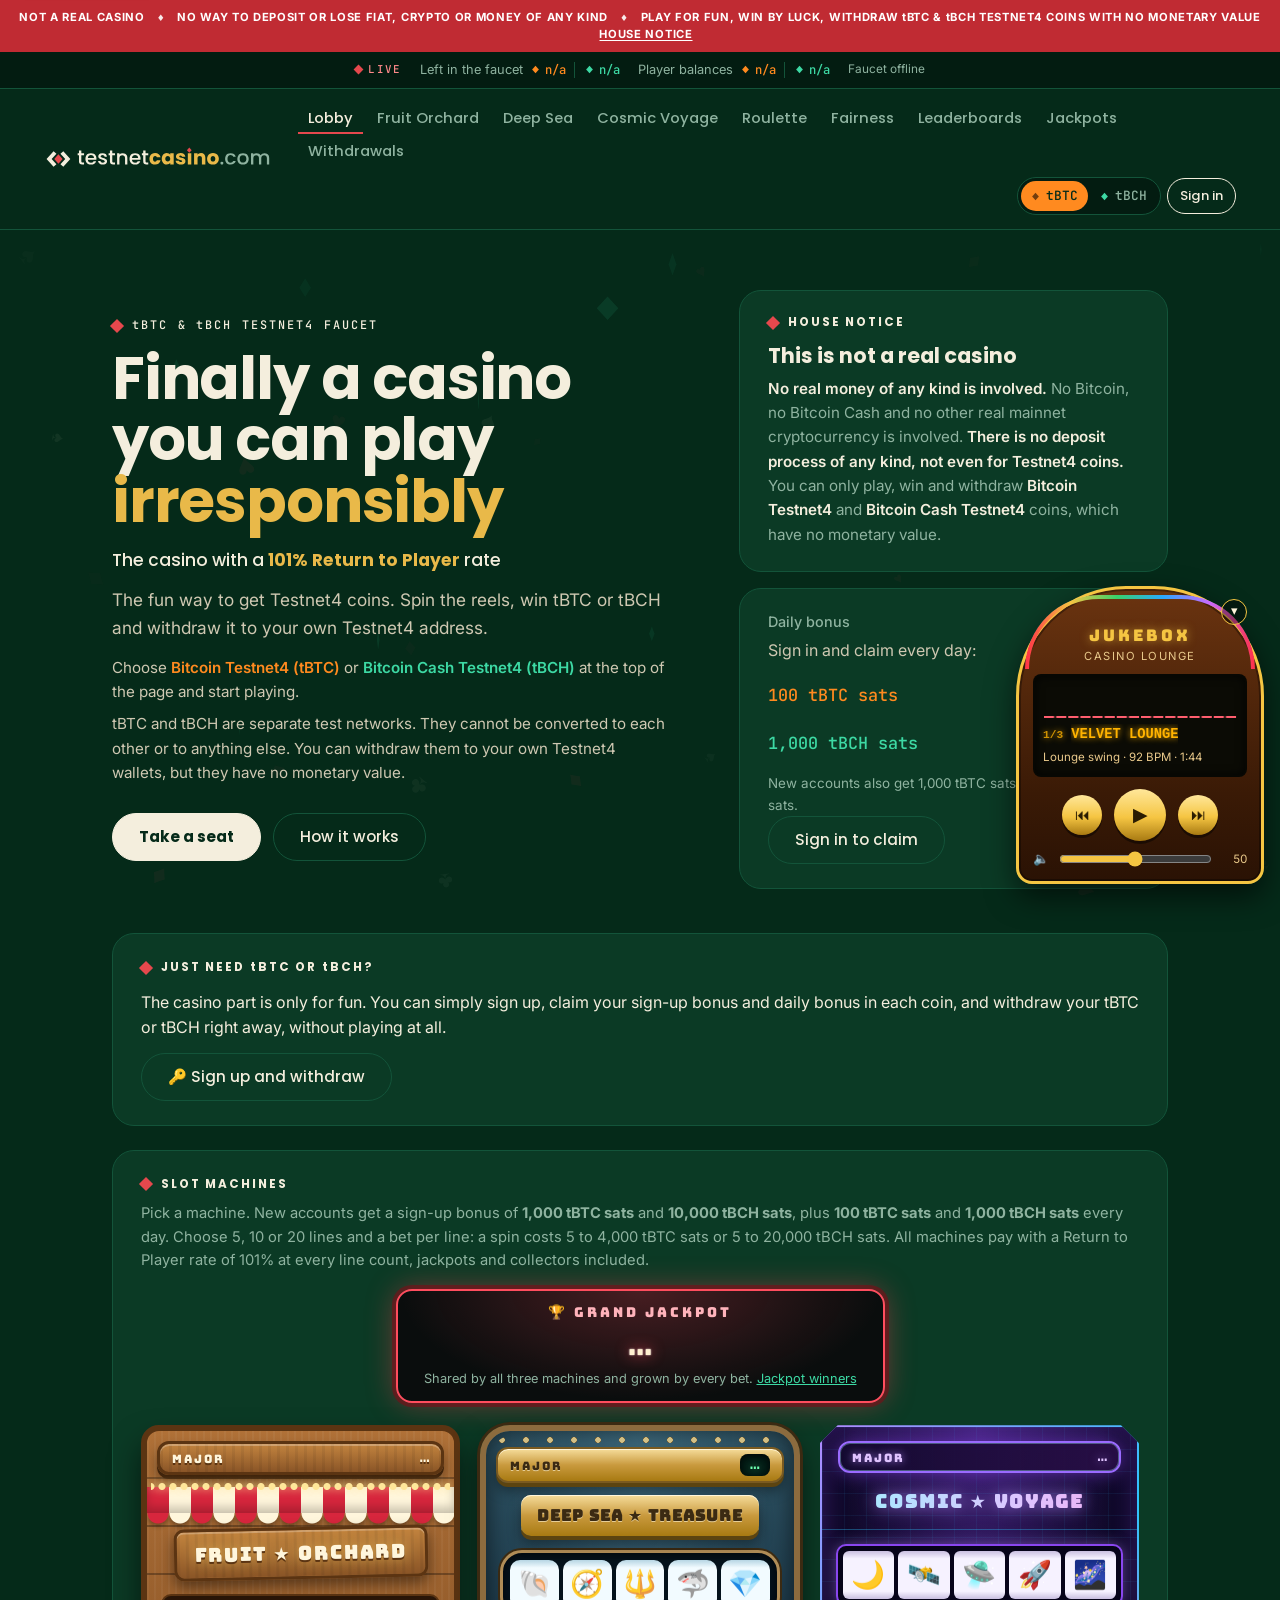
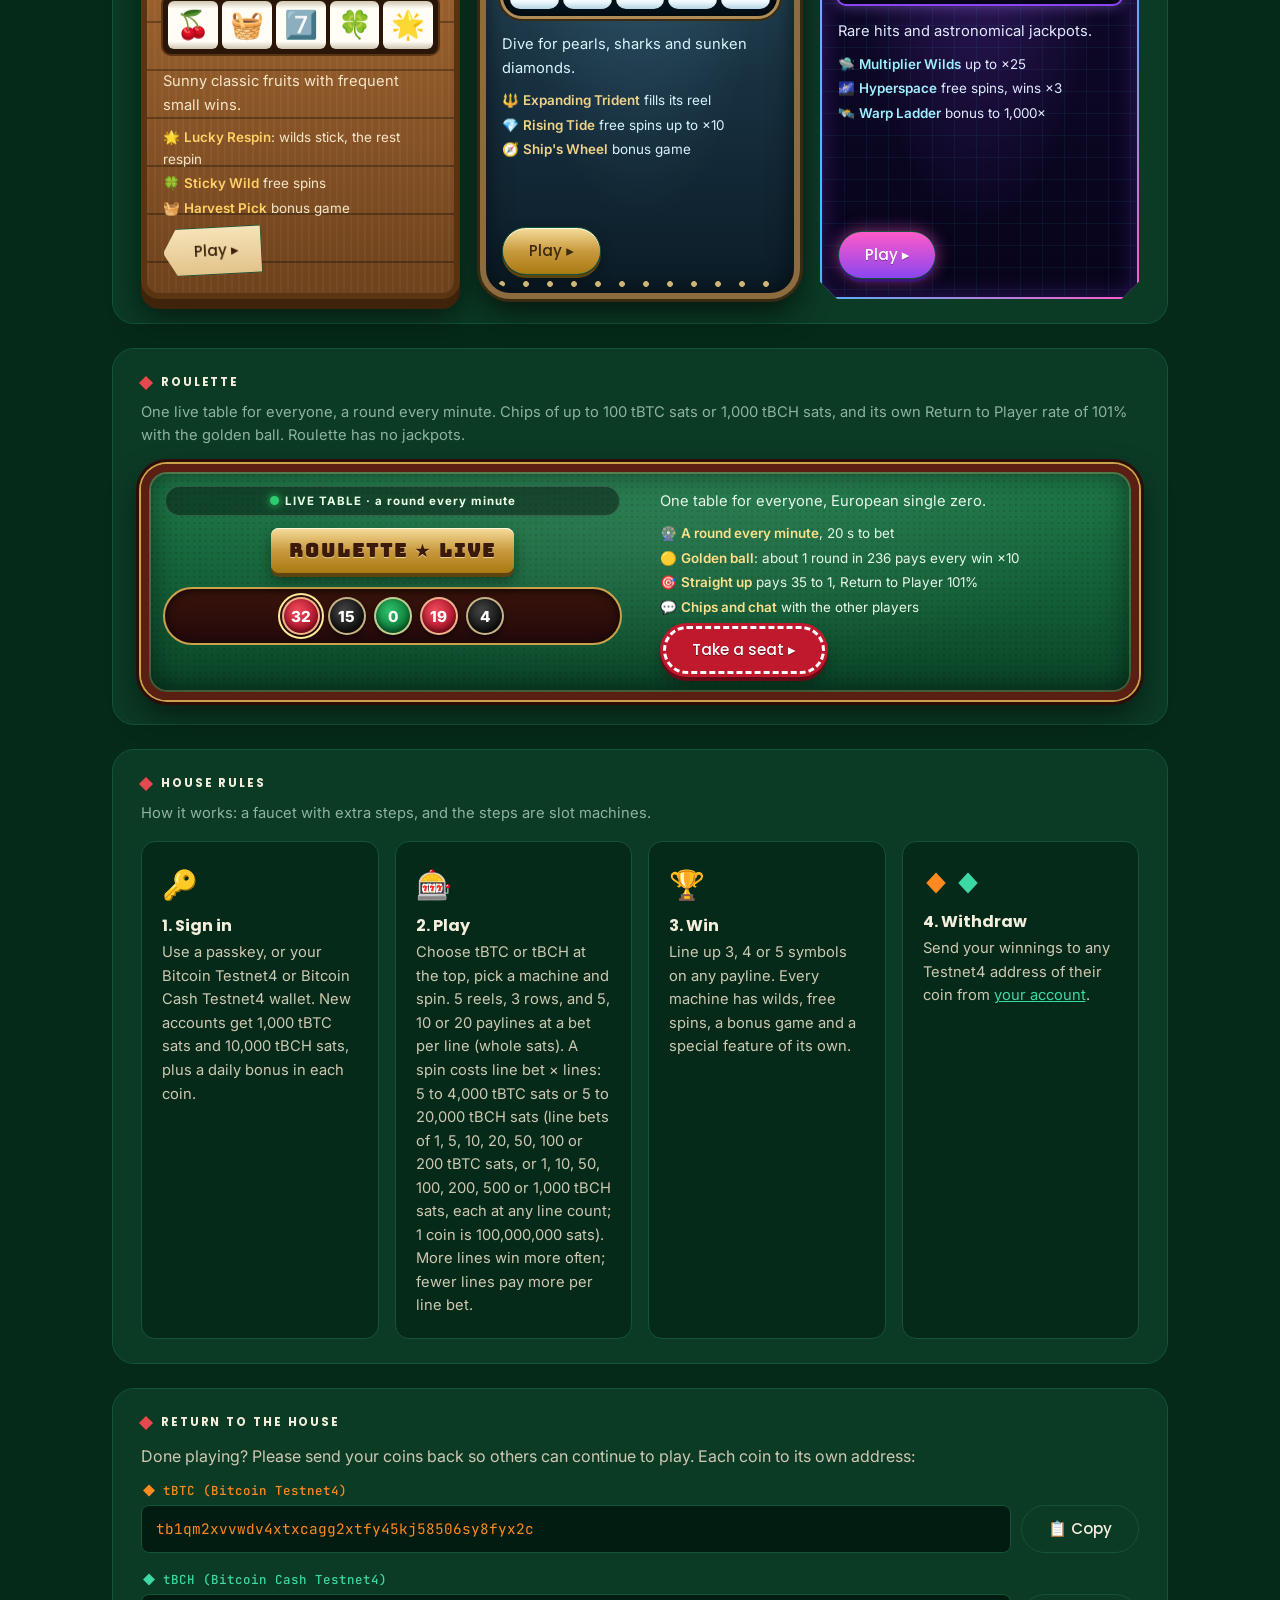
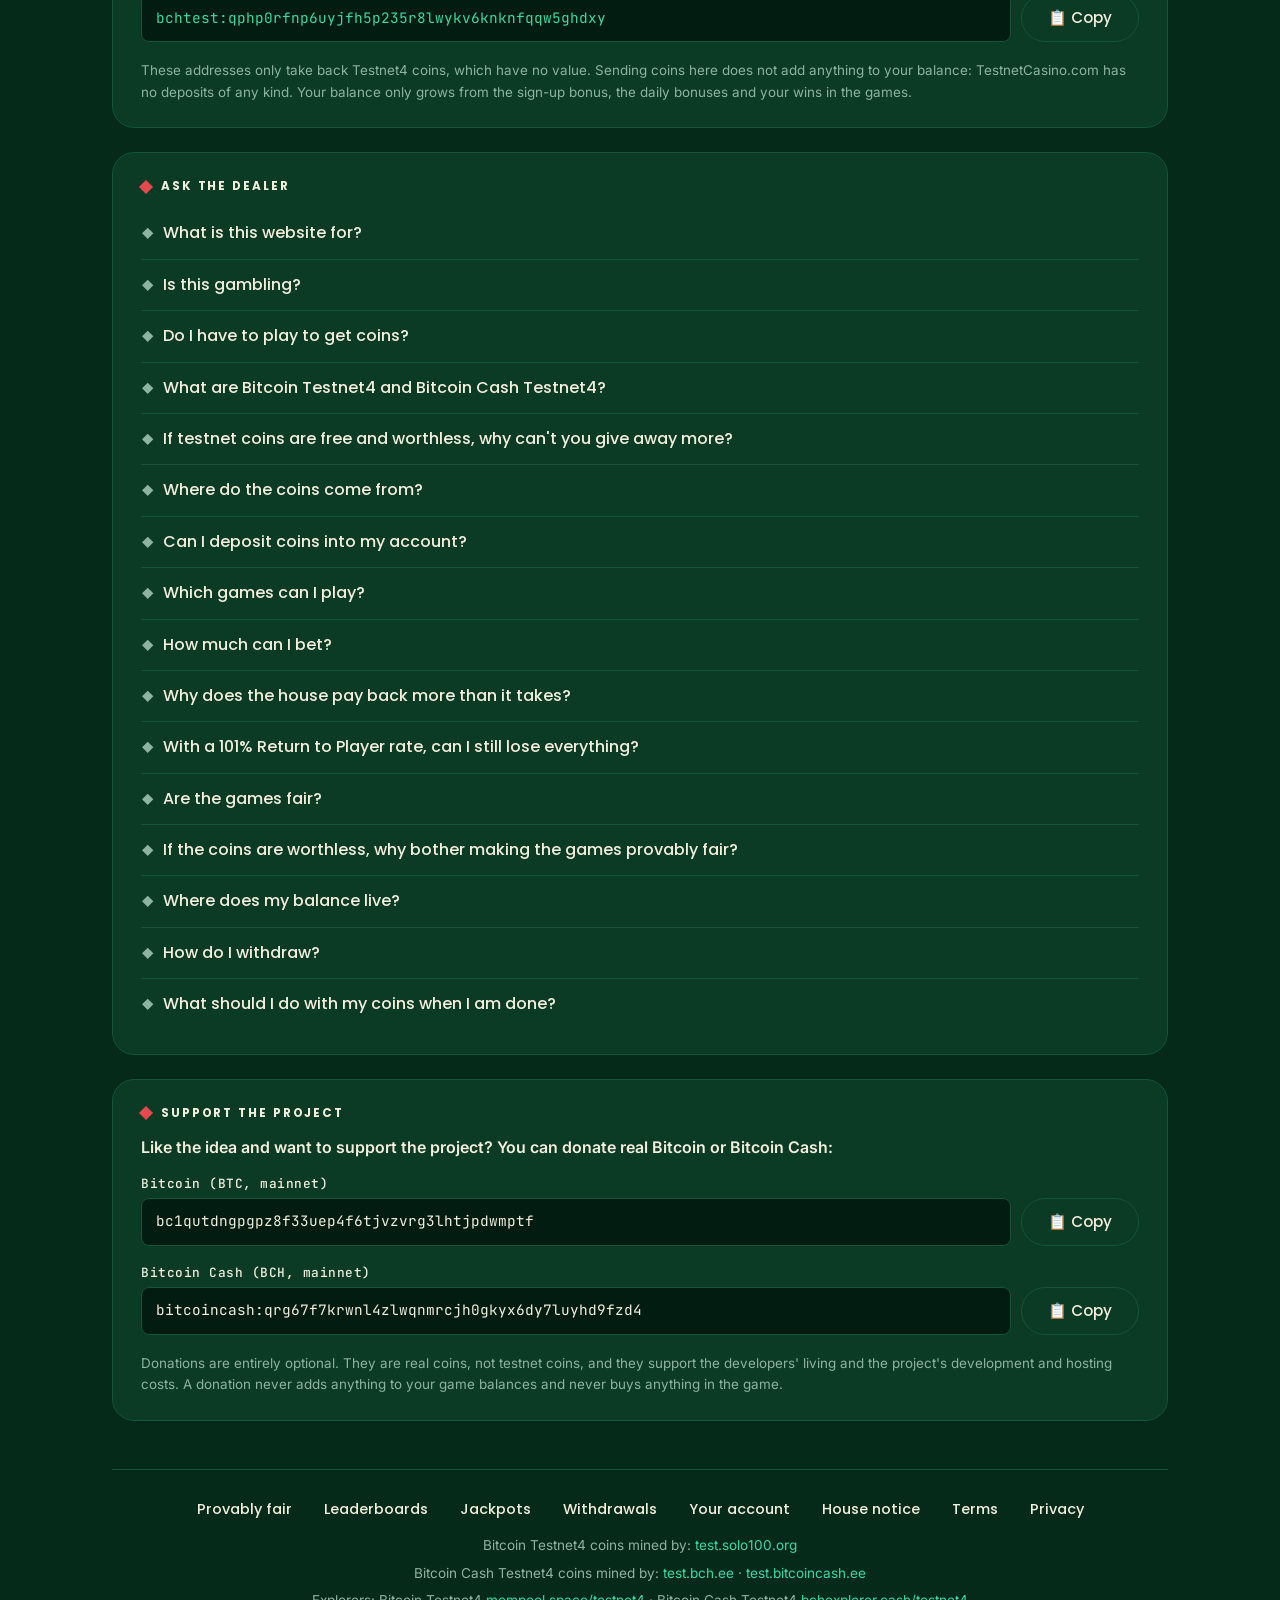
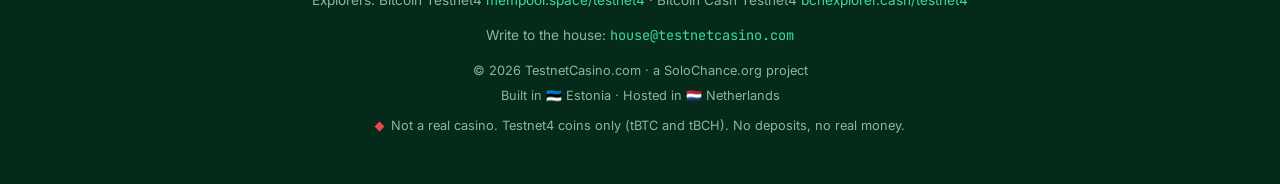
==== commit 8fe32e28: "Fixed line bets (D49): the line bet is one of the coin's seven options from the config's lineBets (t" ====
--- a/index.html
+++ b/index.html
@@ -67,7 +67,7 @@
     ]
   }
   </script>
-  <link rel="stylesheet" href="assets/css/style.css?v=20261113g">
+  <link rel="stylesheet" href="assets/css/style.css?v=20261113h">
 </head>
 <body data-page="lobby">
   <a class="skip-link" href="#main">Skip to content</a>
@@ -152,7 +152,7 @@
 
     <section class="panel" id="slots" aria-labelledby="slots-title">
       <h2 class="panel-label" id="slots-title">SLOT MACHINES</h2>
-      <p class="panel-sub">Pick a machine. New accounts get a sign-up bonus of <strong>1,000 tBTC sats</strong> and <strong>10,000 tBCH sats</strong>, plus <strong>100 tBTC sats</strong> and <strong>1,000 tBCH sats</strong> every day. Choose 5, 10 or 20 lines and a bet per line: a spin costs 5 to 2,000 tBTC sats or 5 to 20,000 tBCH sats. All machines pay with a Return to Player rate of <span data-rtp>101%</span> at every line count, jackpots and collectors included.</p>
+      <p class="panel-sub">Pick a machine. New accounts get a sign-up bonus of <strong>1,000 tBTC sats</strong> and <strong>10,000 tBCH sats</strong>, plus <strong>100 tBTC sats</strong> and <strong>1,000 tBCH sats</strong> every day. Choose 5, 10 or 20 lines and a bet per line: a spin costs 5 to 4,000 tBTC sats or 5 to 20,000 tBCH sats. All machines pay with a Return to Player rate of <span data-rtp>101%</span> at every line count, jackpots and collectors included.</p>
       <div class="jp-hero" role="group" aria-labelledby="jp-hero-label">
         <span class="jp-hero-label" id="jp-hero-label">🏆 GRAND JACKPOT</span>
         <span class="jp-hero-value" data-jackpot-units="bch8" data-jackpot="grand">…</span>
@@ -228,7 +228,7 @@
         <li>
           <div class="step-emoji" aria-hidden="true">🎰</div>
           <h3>2. Play</h3>
-          <p>Choose tBTC or tBCH at the top, pick a machine and spin. 5 reels, 3 rows, and 5, 10 or 20 paylines at a bet per line (whole sats). A spin costs line bet × lines: 5 to 2,000 tBTC sats or 5 to 20,000 tBCH sats (a line bet of 1 to 400 tBTC sats or 1 to 4,000 tBCH sats at 5 lines, 200 or 2,000 at 10, 100 or 1,000 at 20; 1 coin is 100,000,000 sats). More lines win more often; fewer lines pay more per line bet.</p>
+          <p>Choose tBTC or tBCH at the top, pick a machine and spin. 5 reels, 3 rows, and 5, 10 or 20 paylines at a bet per line (whole sats). A spin costs line bet × lines: 5 to 4,000 tBTC sats or 5 to 20,000 tBCH sats (line bets of 1, 5, 10, 20, 50, 100 or 200 tBTC sats, or 1, 10, 50, 100, 200, 500 or 1,000 tBCH sats, each at any line count; 1 coin is 100,000,000 sats). More lines win more often; fewer lines pay more per line bet.</p>
         </li>
         <li>
           <div class="step-emoji" aria-hidden="true">🏆</div>
@@ -305,7 +305,7 @@
       </details>
       <details>
         <summary>How much can I bet?</summary>
-        <p>On the slots, a spin costs line bet × lines: 5 to 2,000 sats in tBTC and 5 to 20,000 sats in tBCH (a line bet of 1 sat up to the coin's max over the lines, at 5, 10 or 20 lines).</p>
+        <p>On the slots, a spin costs line bet × lines: 5 to 4,000 sats in tBTC and 5 to 20,000 sats in tBCH (a line bet of 1, 5, 10, 20, 50, 100 or 200 tBTC sats or 1, 10, 50, 100, 200, 500 or 1,000 tBCH sats, at 5, 10 or 20 lines).</p>
       </details>
       <details>
         <summary>Why does the house pay back more than it takes?</summary>
@@ -389,15 +389,15 @@
     <!-- /site:footer -->
   </div>
 
-  <script src="assets/js/config.js?v=20261113g"></script>
-  <script src="assets/js/api.js?v=20261113g"></script>
-  <script src="assets/js/units.js?v=20261113g"></script>
-  <script src="assets/js/jackpots.js?v=20261113g"></script>
-  <script src="assets/js/faucet.js?v=20261113g"></script>
-  <script src="assets/js/auth.js?v=20261113g"></script>
-  <script src="assets/js/copy.js?v=20261113g"></script>
-  <script src="assets/js/fx.js?v=20261113g"></script>
-  <script src="assets/js/music.js?v=20261113g"></script>
-  <script src="assets/js/lobby.js?v=20261113g"></script>
+  <script src="assets/js/config.js?v=20261113h"></script>
+  <script src="assets/js/api.js?v=20261113h"></script>
+  <script src="assets/js/units.js?v=20261113h"></script>
+  <script src="assets/js/jackpots.js?v=20261113h"></script>
+  <script src="assets/js/faucet.js?v=20261113h"></script>
+  <script src="assets/js/auth.js?v=20261113h"></script>
+  <script src="assets/js/copy.js?v=20261113h"></script>
+  <script src="assets/js/fx.js?v=20261113h"></script>
+  <script src="assets/js/music.js?v=20261113h"></script>
+  <script src="assets/js/lobby.js?v=20261113h"></script>
 </body>
 </html>
--- a/assets/css/style.css
+++ b/assets/css/style.css
@@ -1284,20 +1284,6 @@
 .px-deepsea .px-fs { border: 1.5px solid #5a440f; background: linear-gradient(#f5de8a, #d4a94a 55%, #a3761a); color: #2a1d05; box-shadow: 0 0 10px rgba(46,197,255,.45), inset 0 1px 0 rgba(255,246,220,.6); border-radius: 50%; }
 .px-deepsea .px-fs:hover { background: linear-gradient(#fff1c4, #e2b85a 55%, #b8860b); }
 .px-cosmic .px-fs { border-color: rgba(154,107,255,.8); box-shadow: 0 0 12px rgba(154,107,255,.55); }
-/* The bet entry (D48): a small box over the machine for any line bet, with the range for the lines chosen and a MAX key */
-.px-entry {
-  position: absolute; left: 50%; top: 42%; z-index: 7; transform: translate(-50%, -50%); width: min(320px, calc(100% - 32px)); padding: 16px 18px 14px;
-  display: grid; gap: 8px; border-radius: 14px; border: 1px solid rgba(245,197,66,.55); background: rgba(8,6,20,.96); box-shadow: 0 18px 50px rgba(0,0,0,.6), 0 0 0 1px rgba(0,0,0,.6);
-}
-.px-entry[hidden] { display: none; }
-.px-entry-l { font: 700 .72rem var(--display); letter-spacing: 2px; color: var(--gold); }
-.px-entry-in { font: 700 1.5rem/1.2 var(--mono); text-align: center; padding: 8px 12px; }
-.px-entry-hint { margin: 0; font-size: .8rem; color: var(--muted); }
-.px-entry-row { display: flex; gap: 8px; justify-content: space-between; align-items: center; flex-wrap: wrap; }
-.px-entry-row .btn-red { min-height: 36px; padding: 7px 18px; font-size: .85rem; }
-.px-orchard ~ .px-entry { border-color: rgba(255,209,102,.8); background: linear-gradient(rgba(74,42,16,.97), rgba(43,22,6,.98)); }
-.px-deepsea ~ .px-entry { border-color: rgba(46,197,255,.6); background: linear-gradient(rgba(4,34,48,.97), rgba(2,18,28,.98)); }
-.px-cosmic ~ .px-entry { border-color: rgba(154,107,255,.8); background: linear-gradient(rgba(28,12,66,.97), rgba(10,6,30,.98)); box-shadow: 0 18px 50px rgba(0,0,0,.6), 0 0 18px rgba(154,107,255,.35); }
 body.is-fullscreen .px-stage { max-width: none; margin: 0; height: 100vh; height: 100dvh; display: flex; align-items: center; justify-content: center; }
 /* Wide full screen: the jackpots as three lines at the top left of the screen (the canvas drops its own rows) */
 .px-jp-side { position: fixed; left: 14px; top: 14px; z-index: 6; width: 320px; display: grid; gap: 10px; }
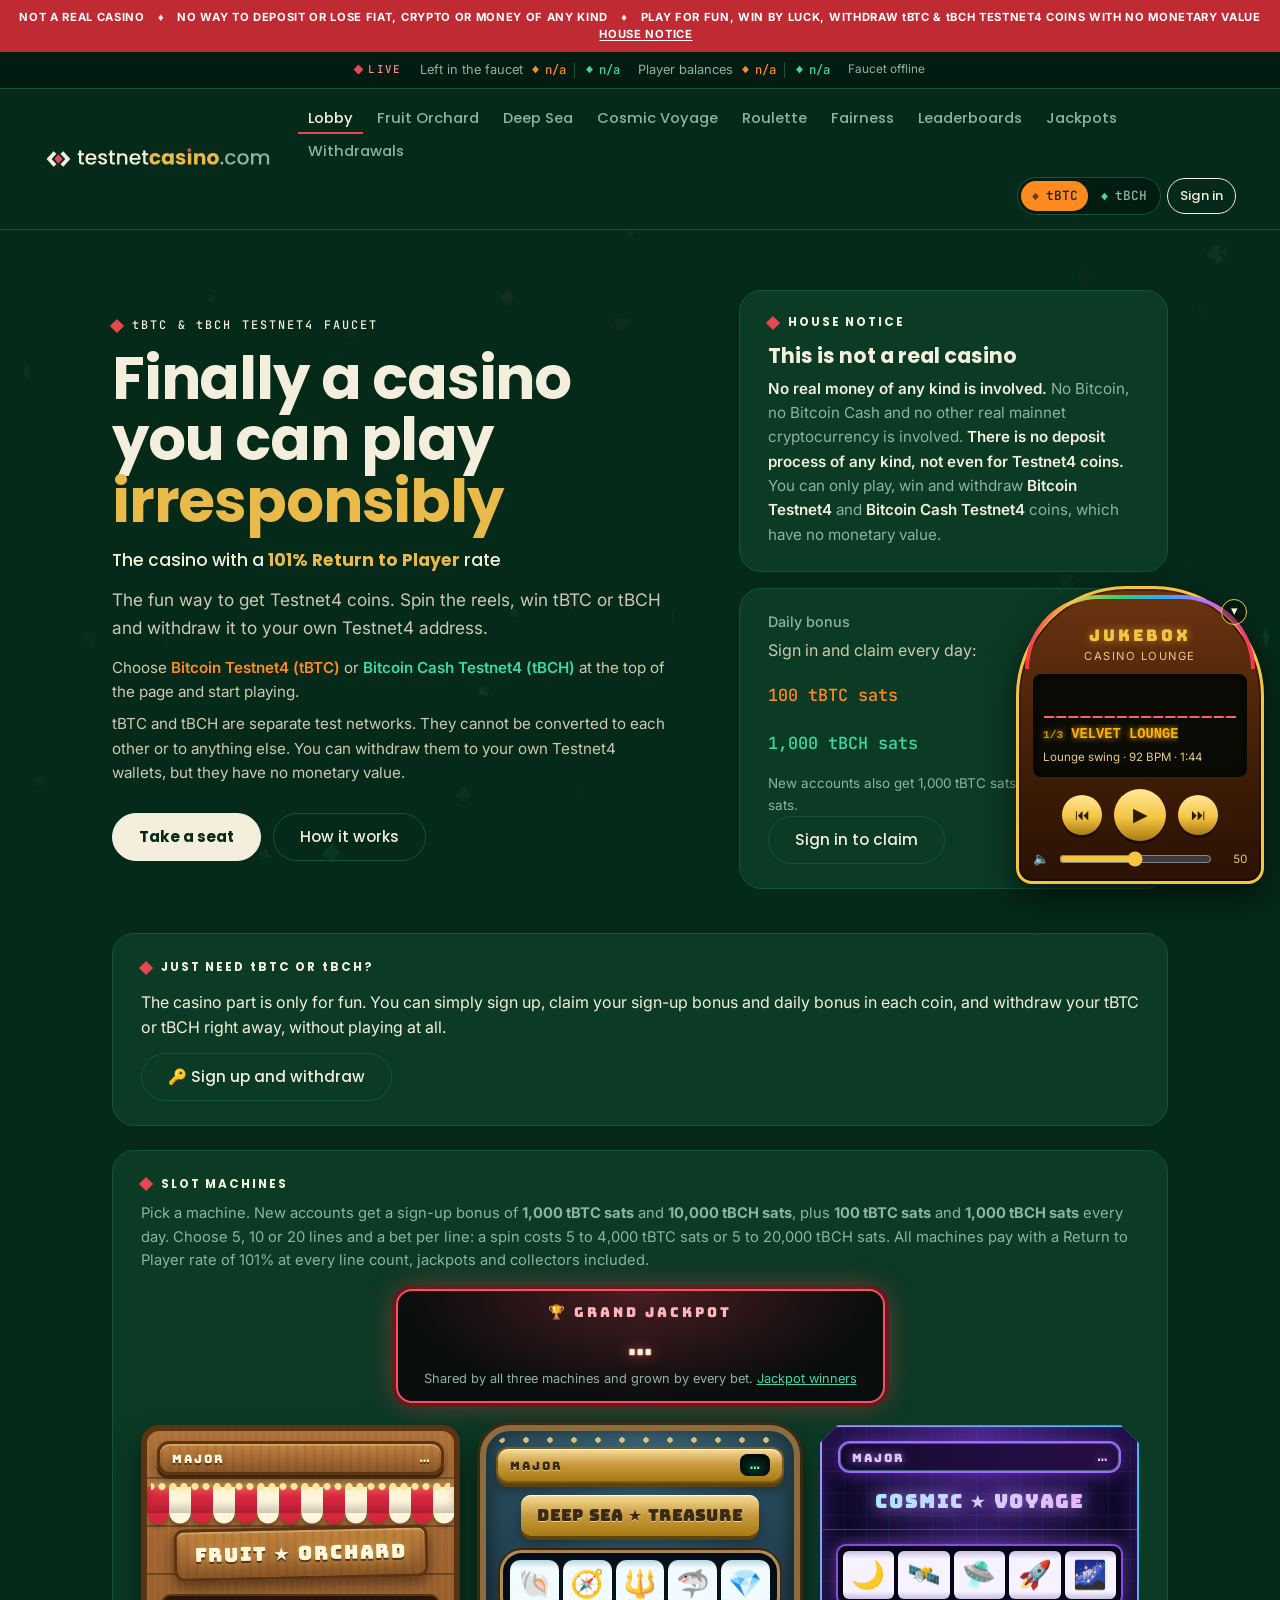
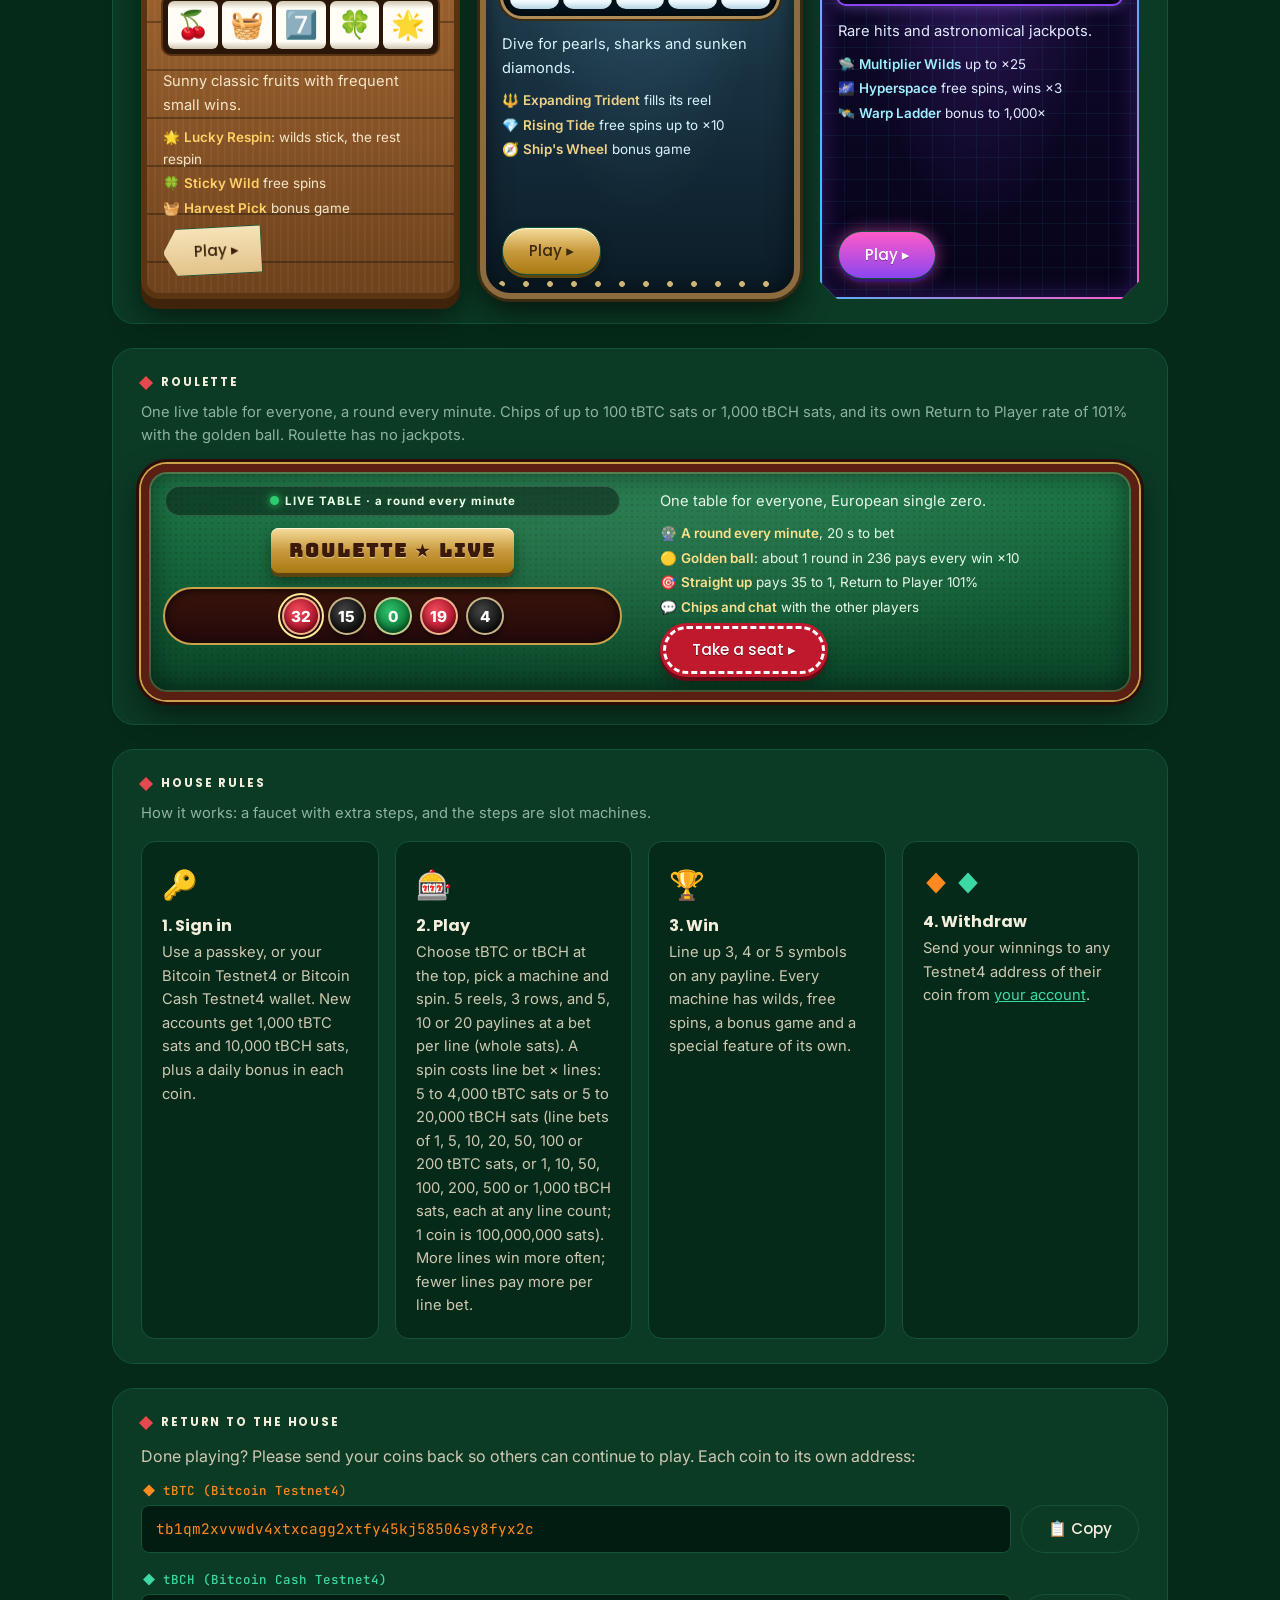
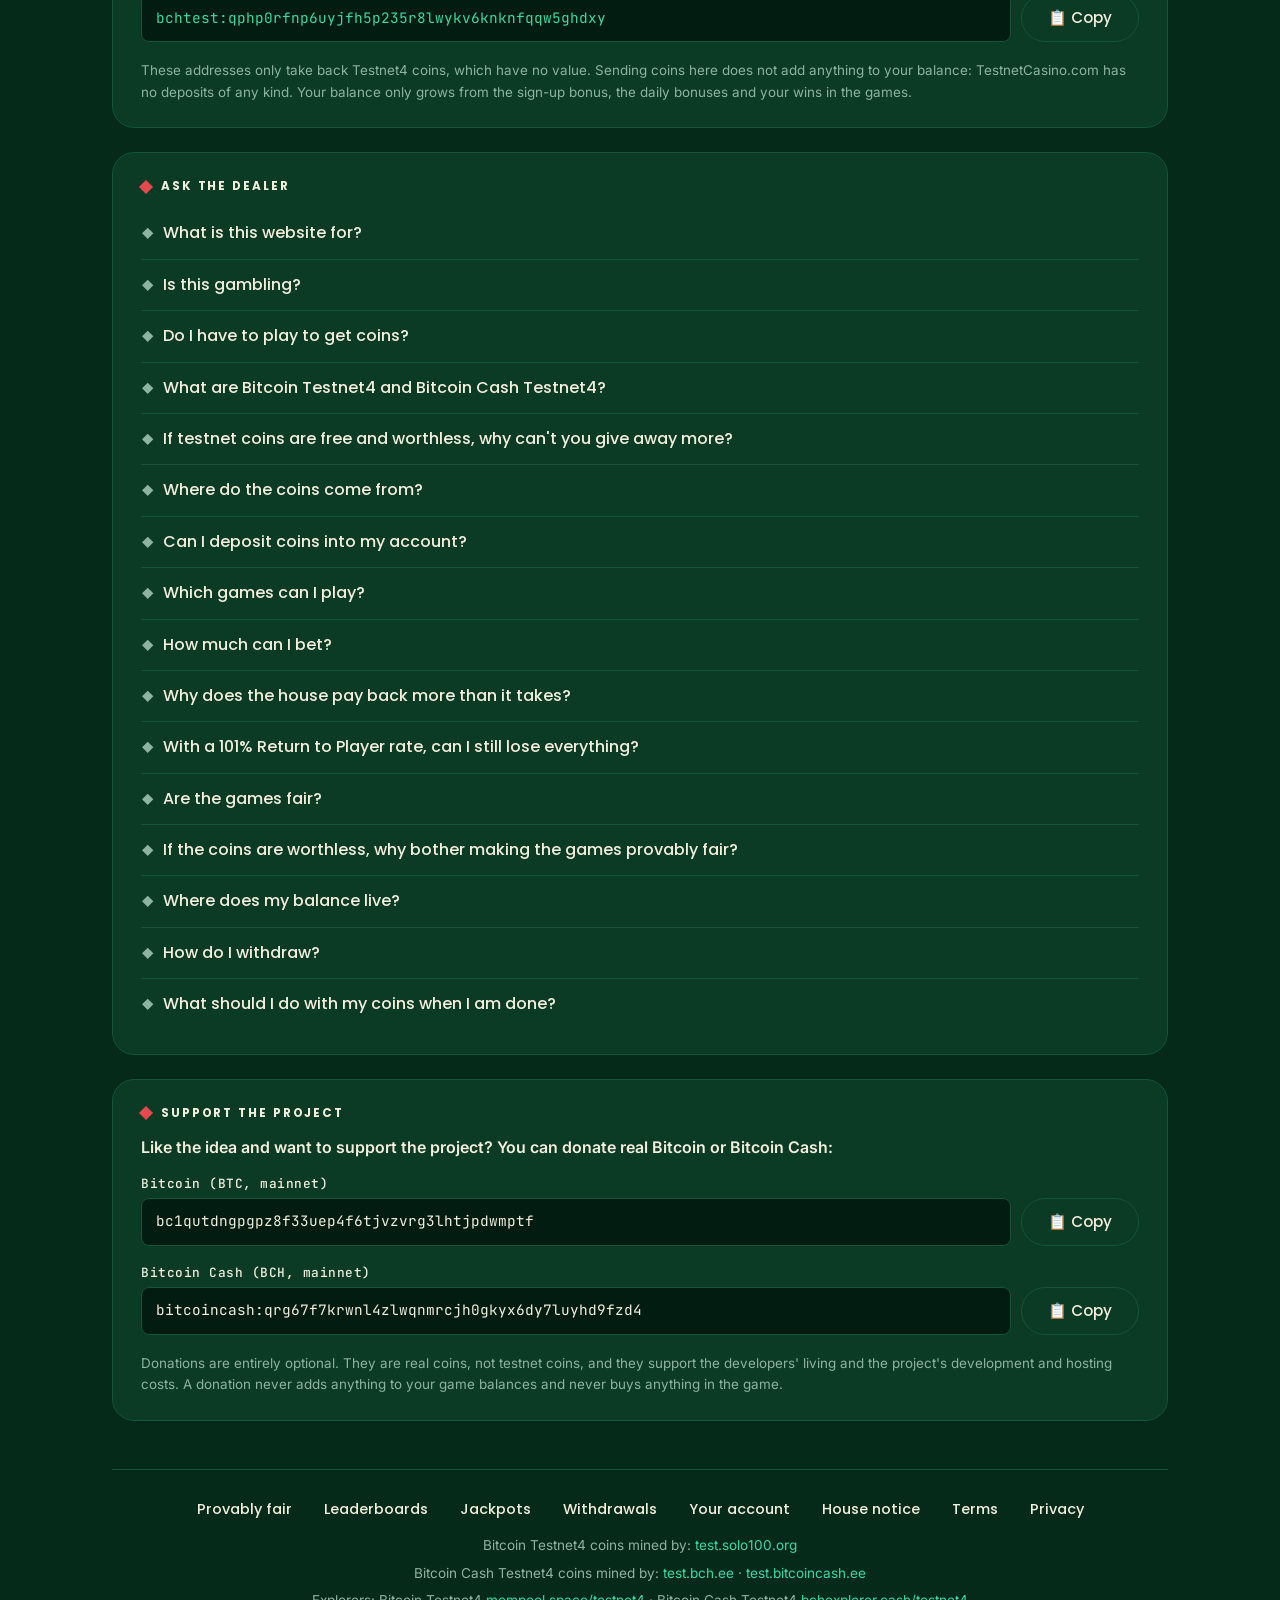
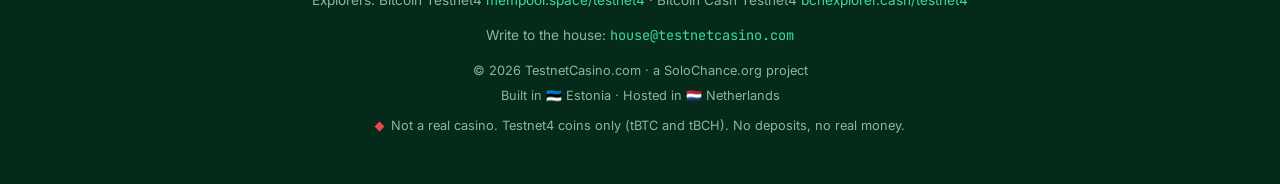
==== commit b6191fca: "Button panels on the slot machines: every console is a casino machine's button panel with three mete" ====
--- a/index.html
+++ b/index.html
@@ -67,7 +67,7 @@
     ]
   }
   </script>
-  <link rel="stylesheet" href="assets/css/style.css?v=20261113h">
+  <link rel="stylesheet" href="assets/css/style.css?v=20261113i">
 </head>
 <body data-page="lobby">
   <a class="skip-link" href="#main">Skip to content</a>
@@ -389,15 +389,15 @@
     <!-- /site:footer -->
   </div>
 
-  <script src="assets/js/config.js?v=20261113h"></script>
-  <script src="assets/js/api.js?v=20261113h"></script>
-  <script src="assets/js/units.js?v=20261113h"></script>
-  <script src="assets/js/jackpots.js?v=20261113h"></script>
-  <script src="assets/js/faucet.js?v=20261113h"></script>
-  <script src="assets/js/auth.js?v=20261113h"></script>
-  <script src="assets/js/copy.js?v=20261113h"></script>
-  <script src="assets/js/fx.js?v=20261113h"></script>
-  <script src="assets/js/music.js?v=20261113h"></script>
-  <script src="assets/js/lobby.js?v=20261113h"></script>
+  <script src="assets/js/config.js?v=20261113i"></script>
+  <script src="assets/js/api.js?v=20261113i"></script>
+  <script src="assets/js/units.js?v=20261113i"></script>
+  <script src="assets/js/jackpots.js?v=20261113i"></script>
+  <script src="assets/js/faucet.js?v=20261113i"></script>
+  <script src="assets/js/auth.js?v=20261113i"></script>
+  <script src="assets/js/copy.js?v=20261113i"></script>
+  <script src="assets/js/fx.js?v=20261113i"></script>
+  <script src="assets/js/music.js?v=20261113i"></script>
+  <script src="assets/js/lobby.js?v=20261113i"></script>
 </body>
 </html>
